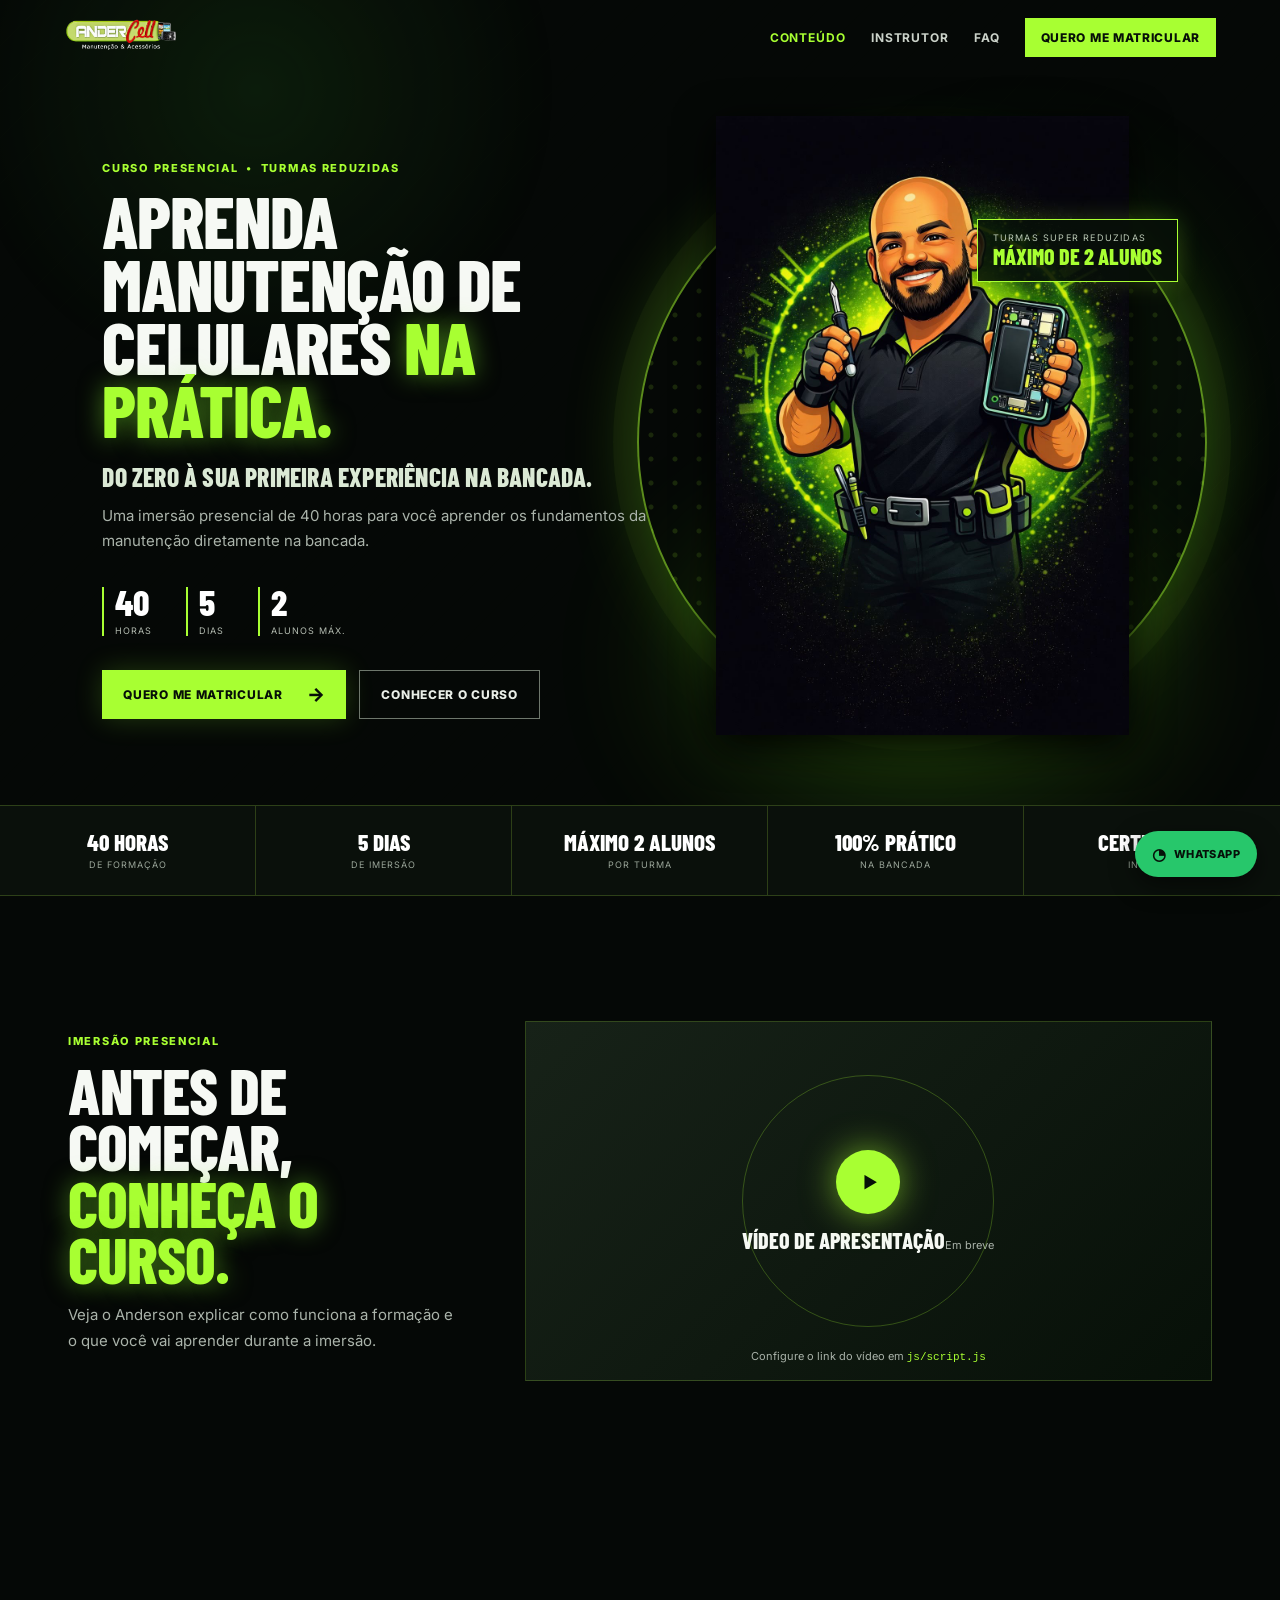
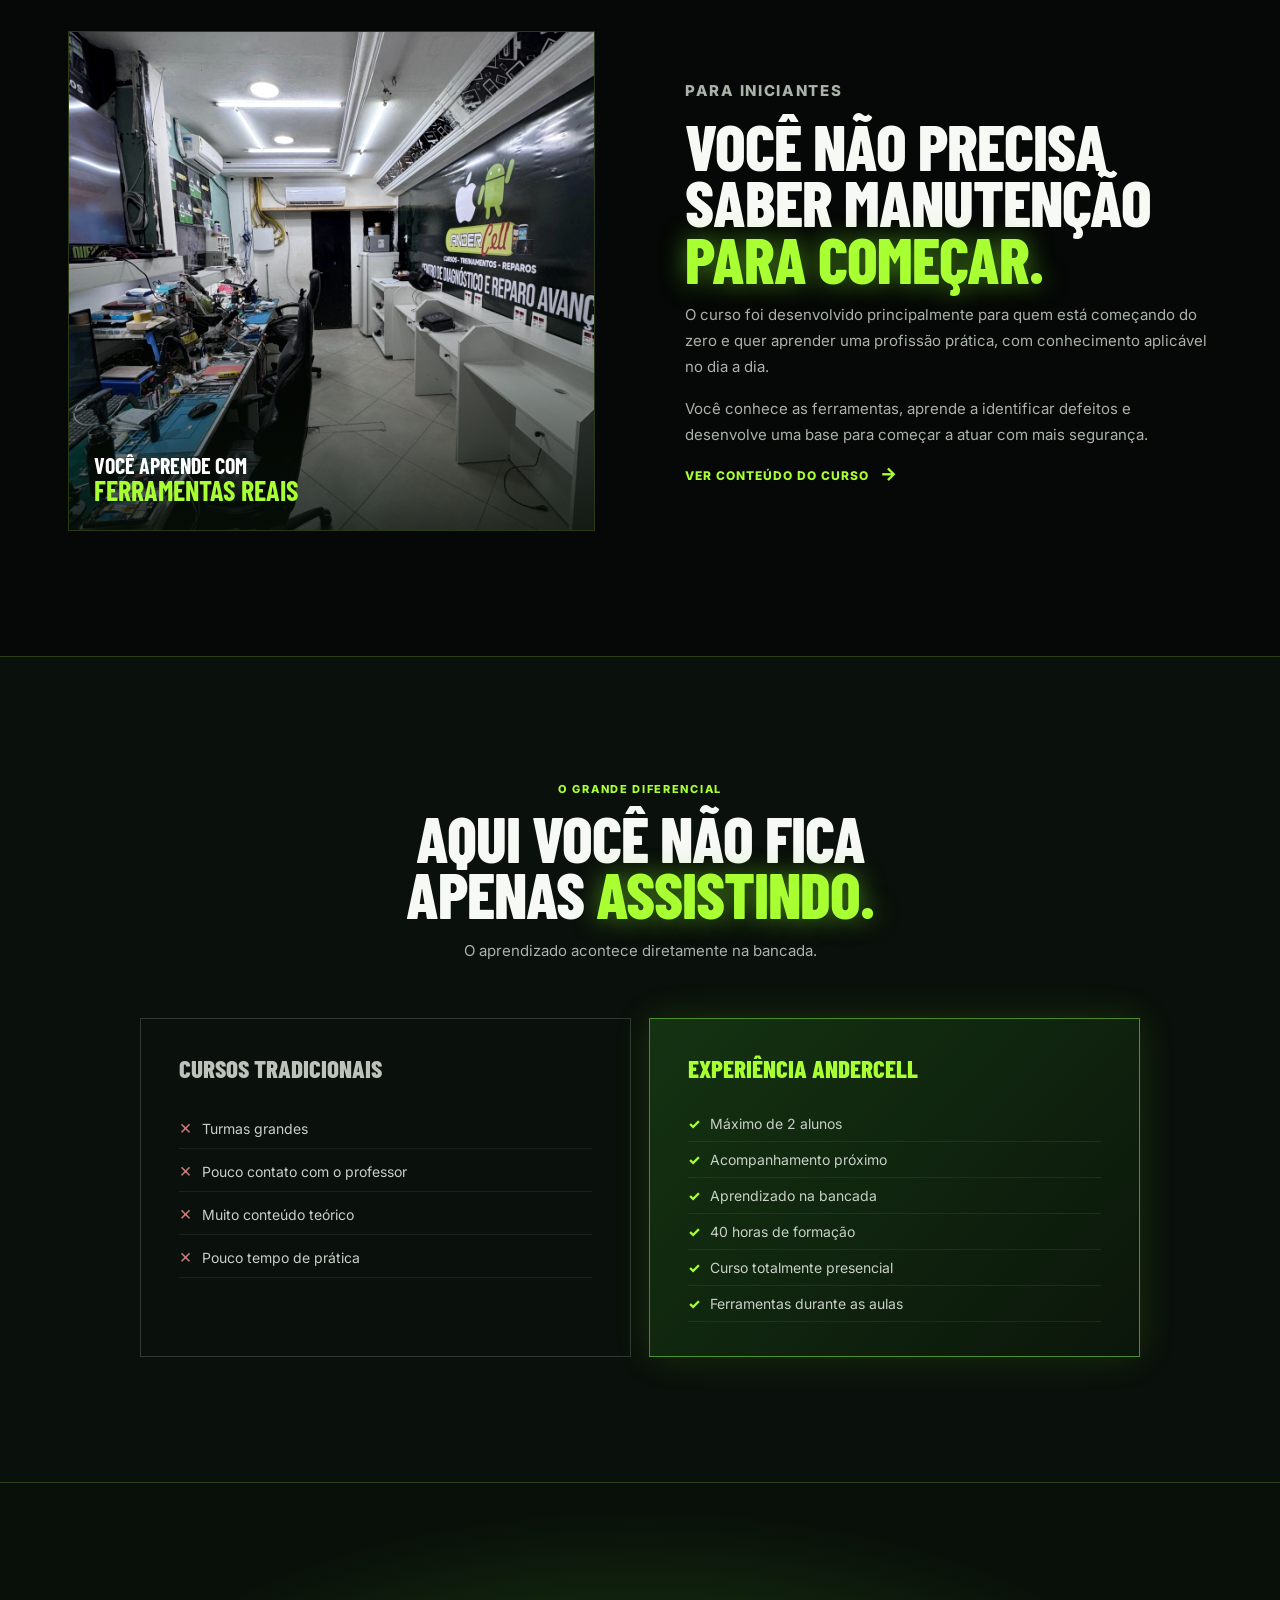
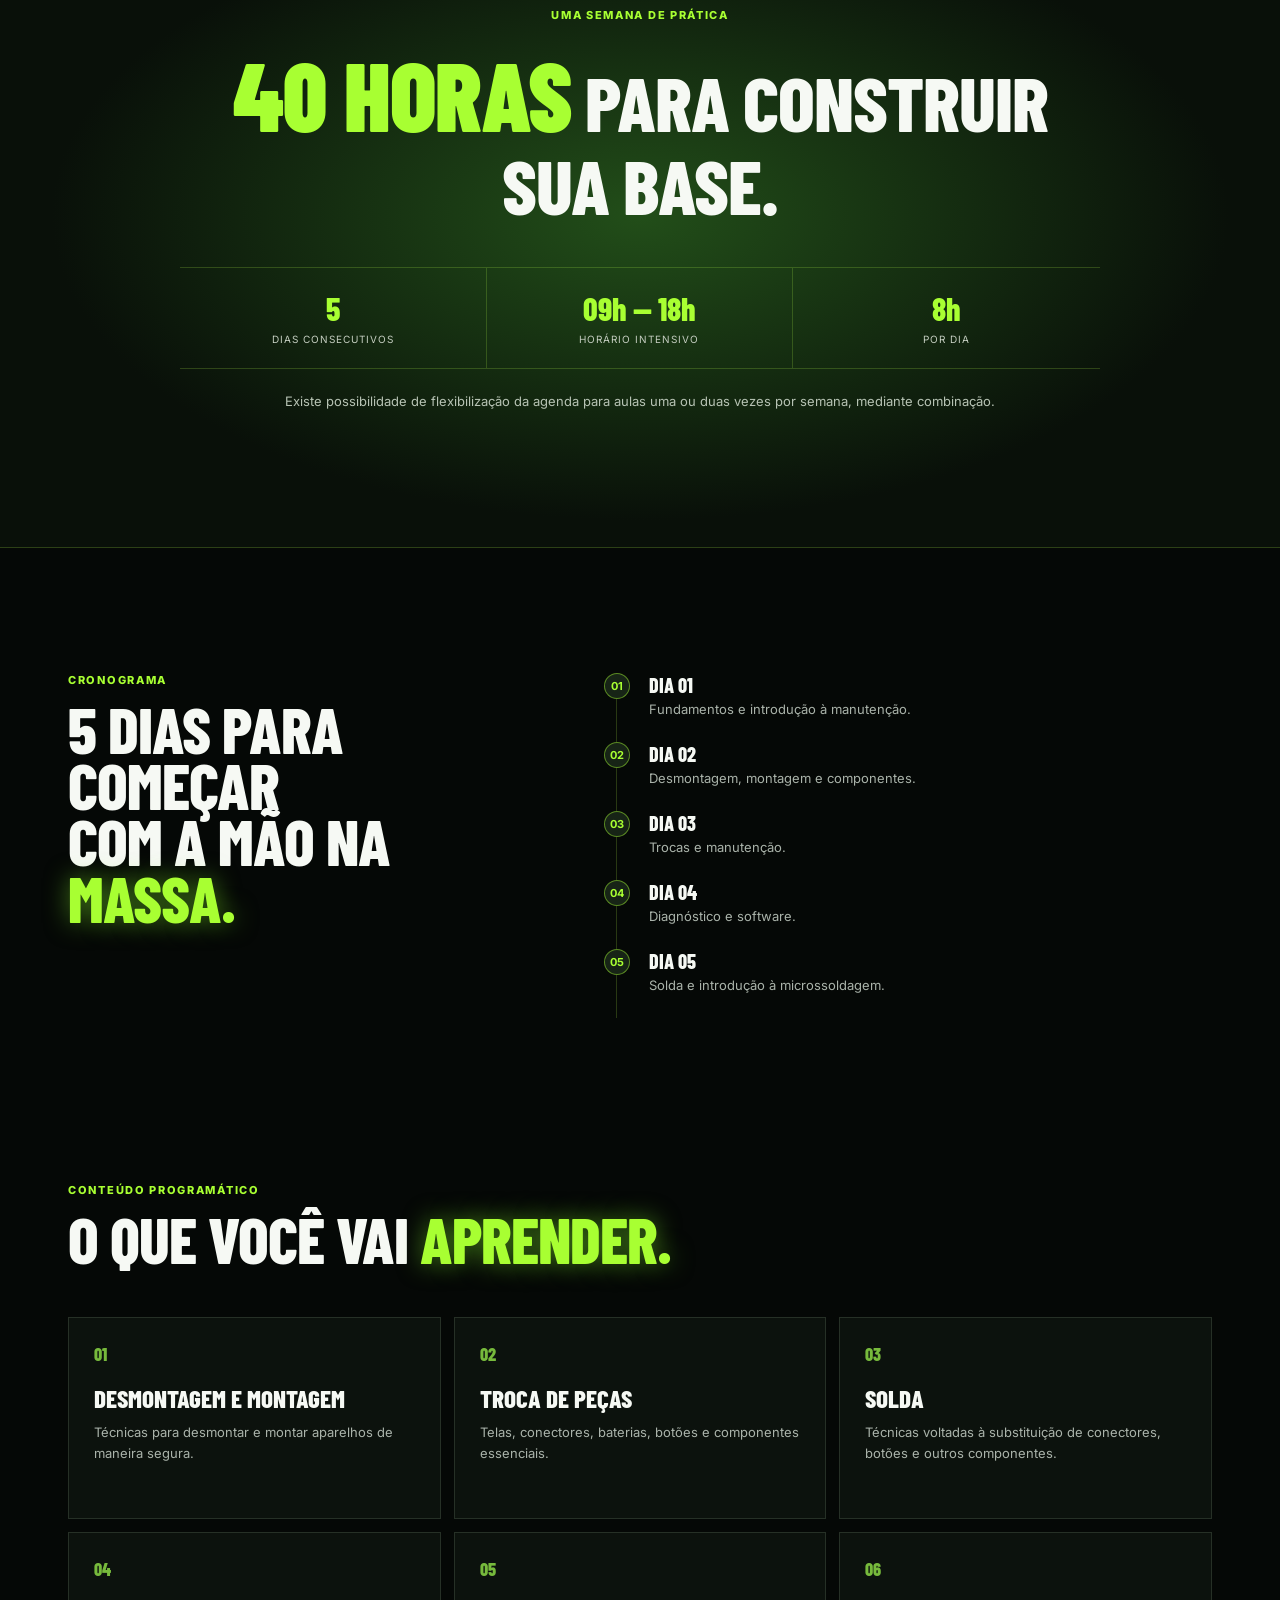
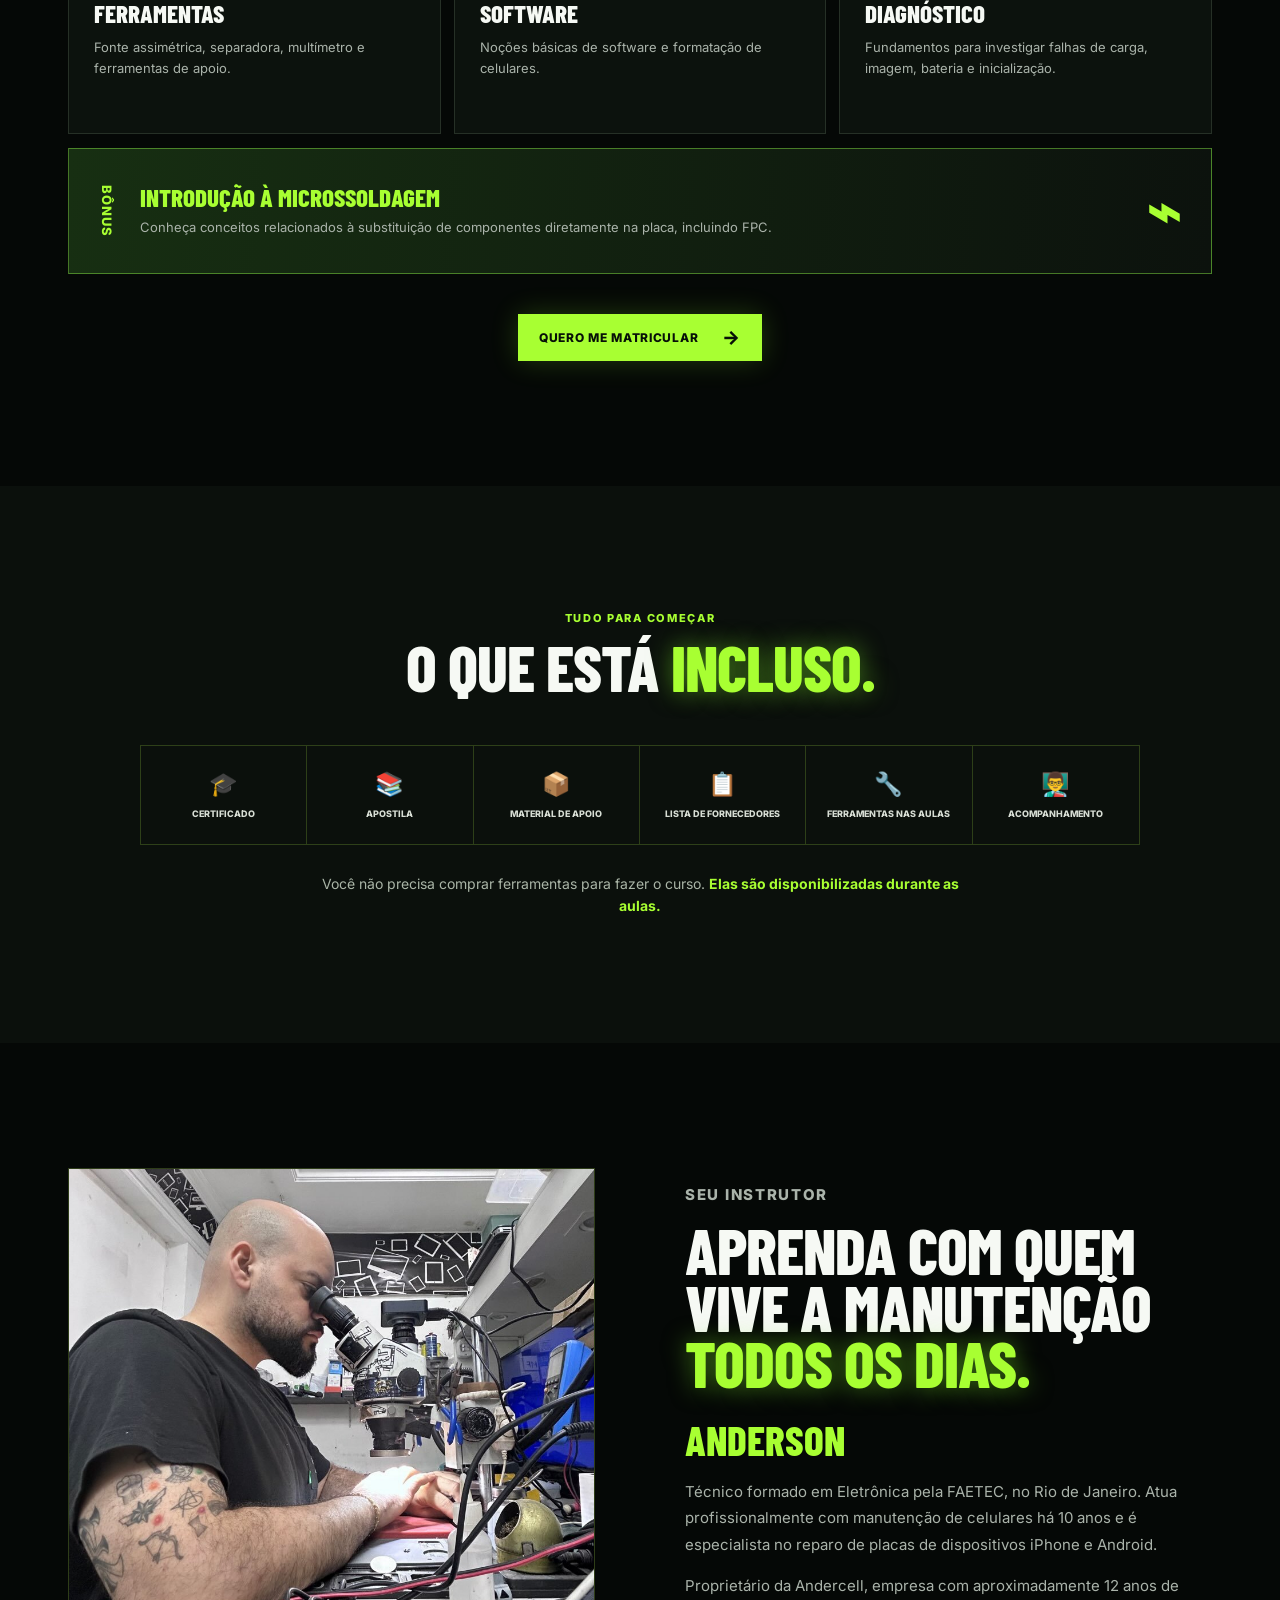
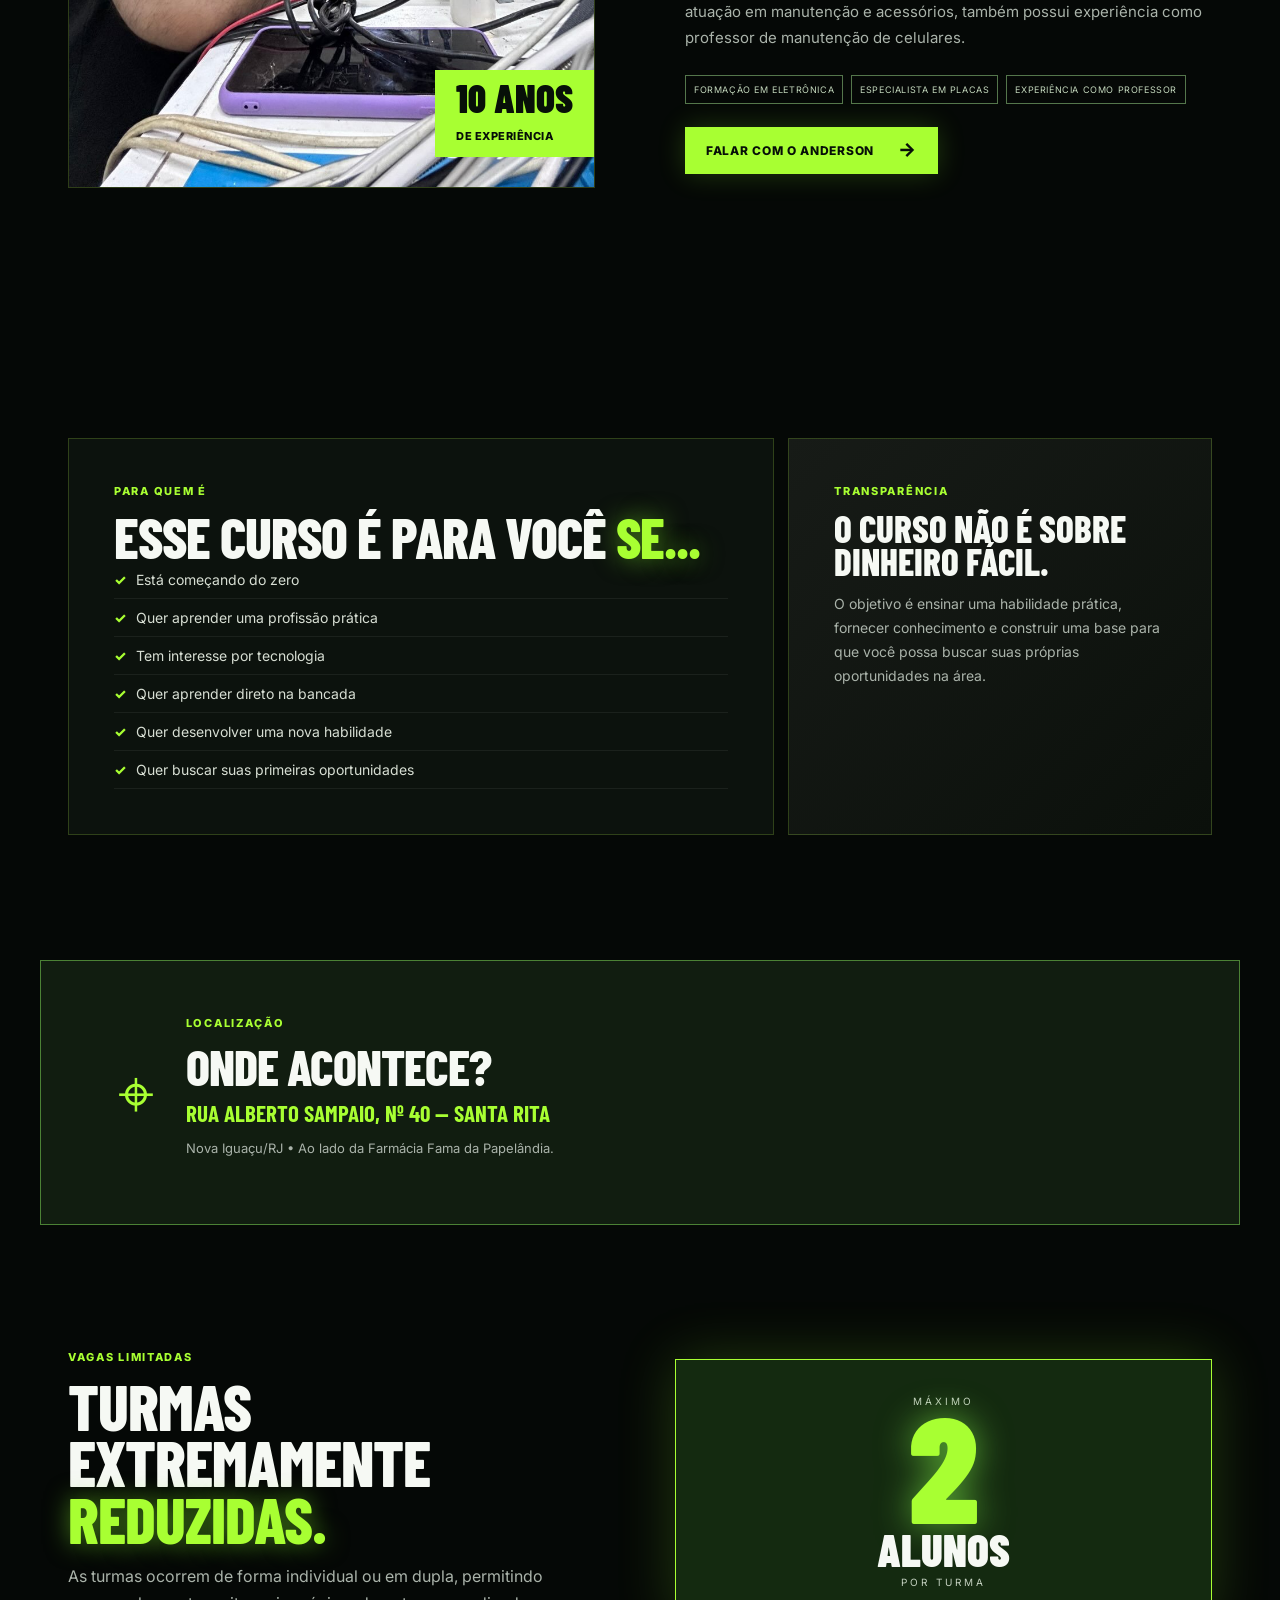
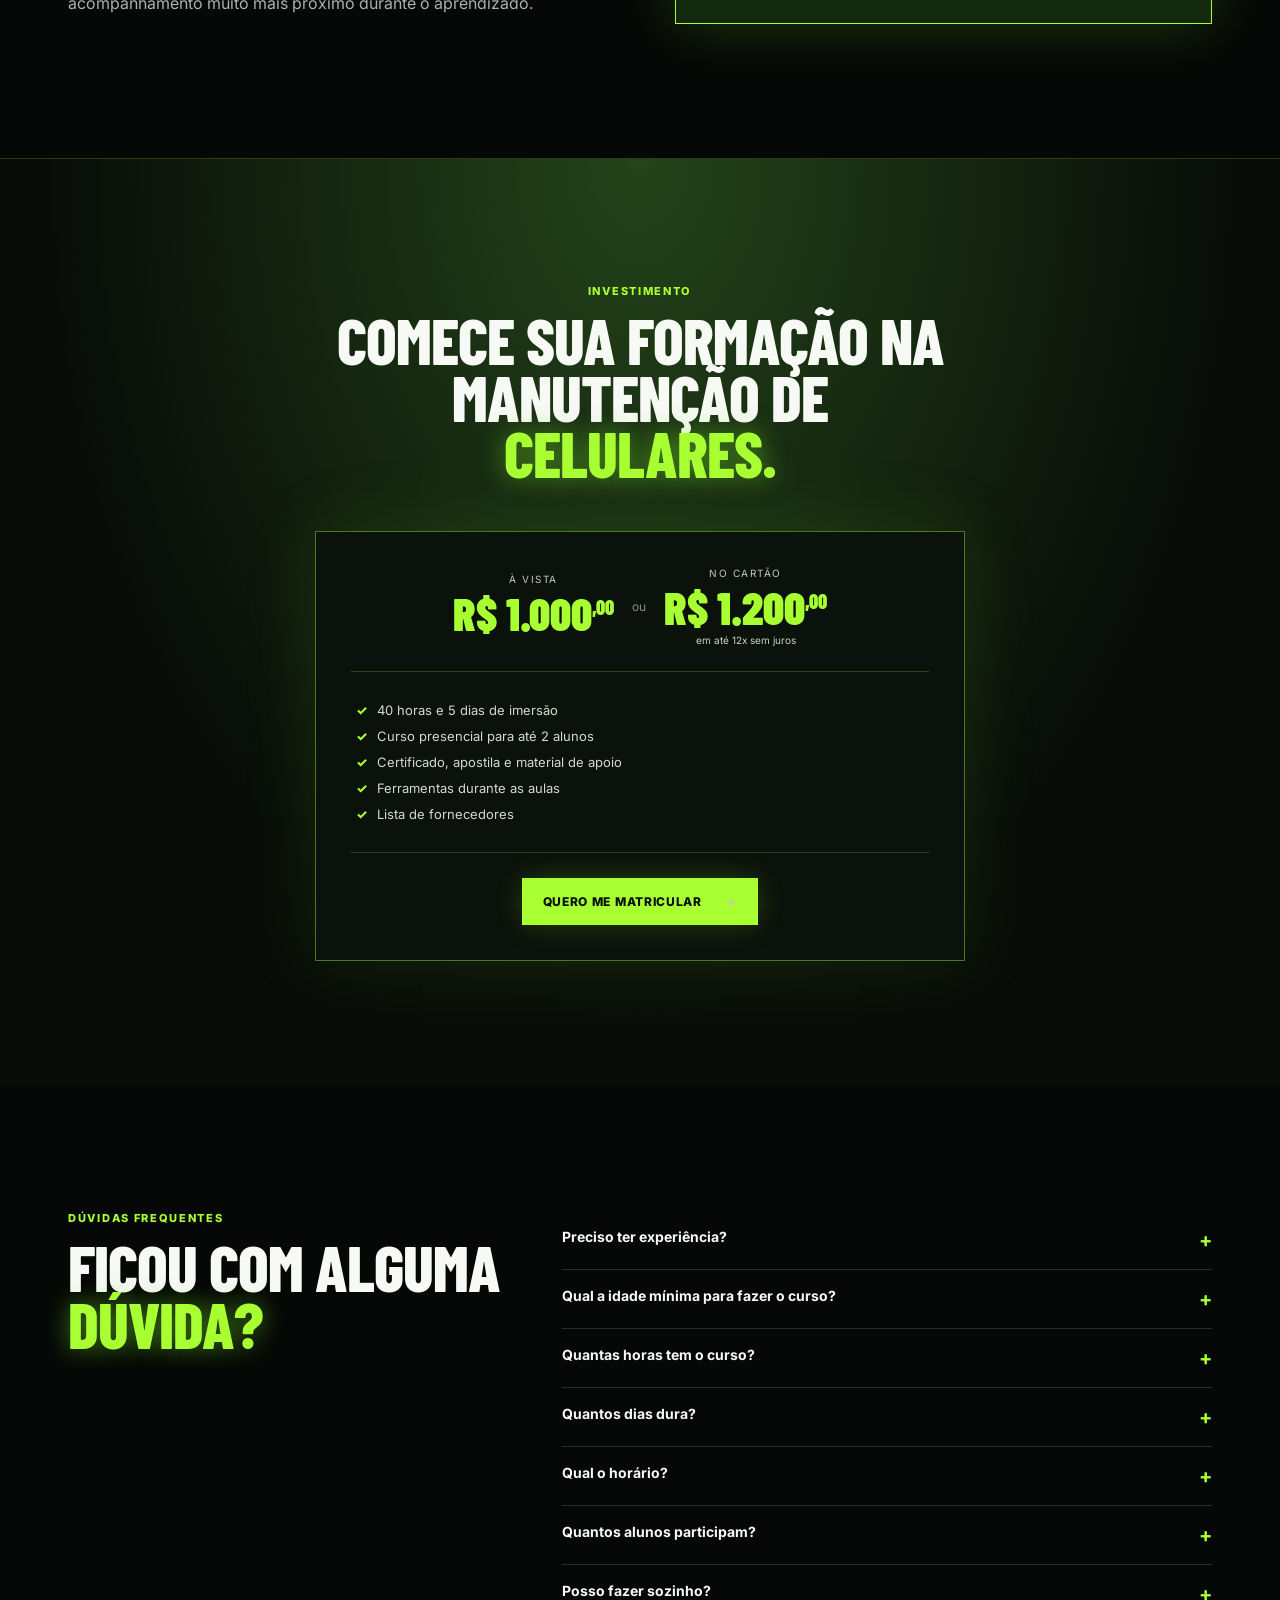
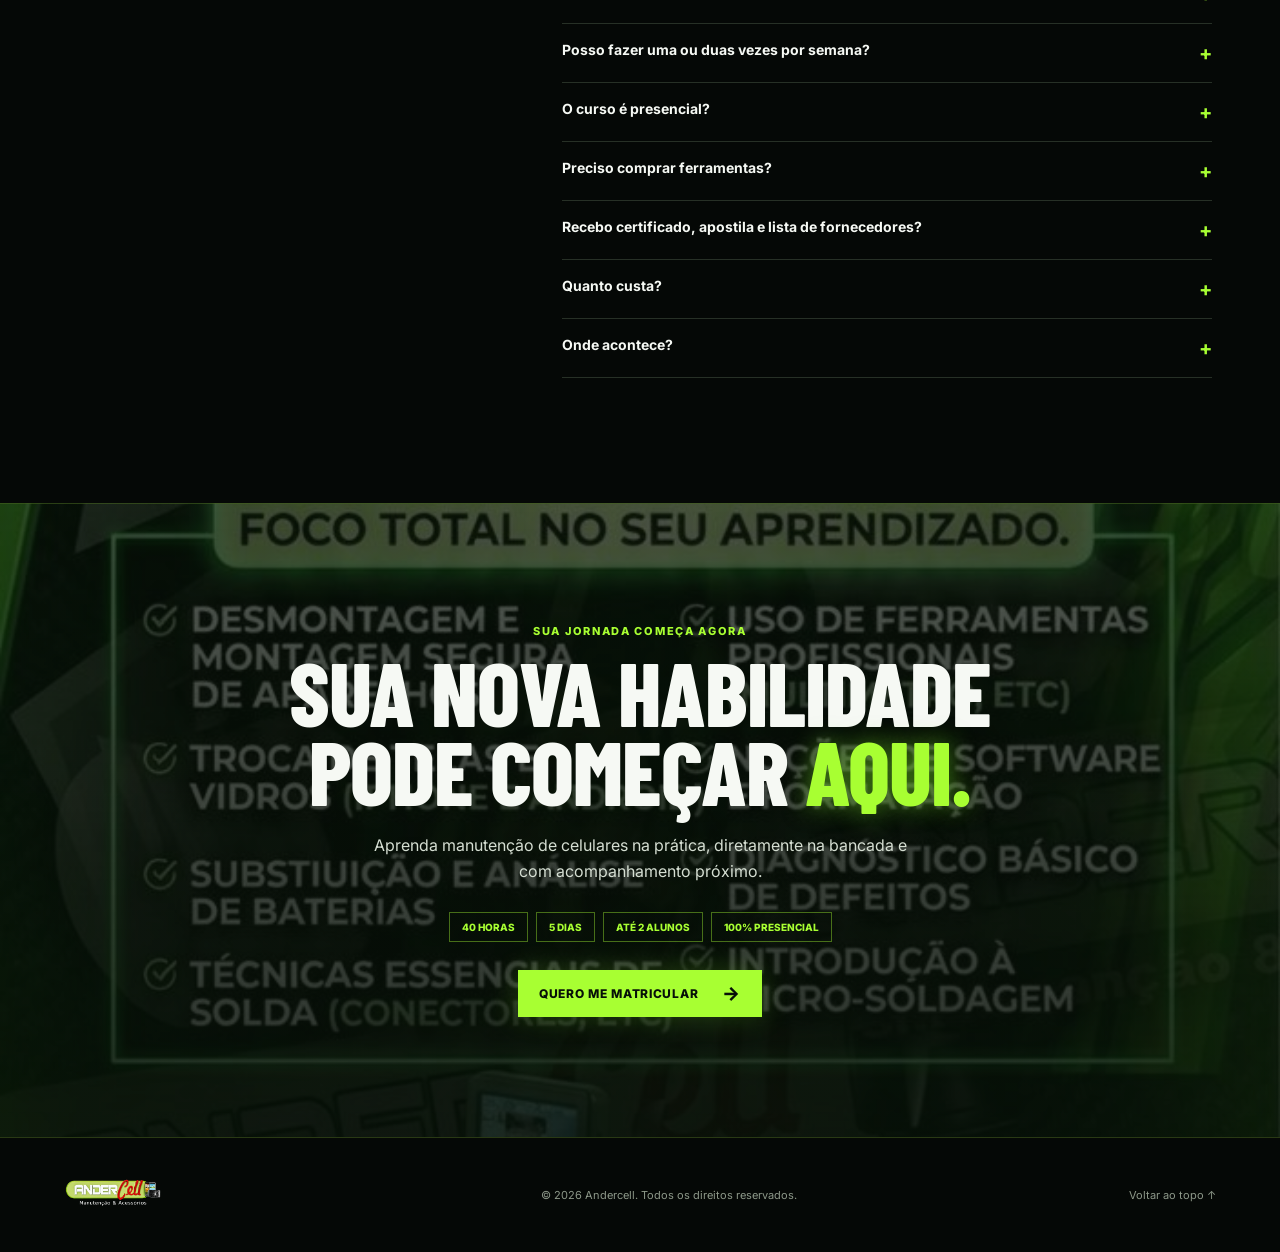
==== index.html @ 7aad3486 "Add files via upload" ====
<!doctype html>
<html lang="pt-BR">
  <head>
    <meta charset="utf-8" />
    <meta name="viewport" content="width=device-width, initial-scale=1" />
    <meta
      name="description"
      content="Curso presencial de manutenção de celulares em Nova Iguaçu. 40 horas de formação prática, 5 dias de imersão e turmas de até 2 alunos."
    />
    <meta name="theme-color" content="#09100b" />
    <meta
      property="og:title"
      content="Curso de Manutenção de Celulares em Nova Iguaçu | Andercell"
    />
    <meta
      property="og:description"
      content="40 horas de prática presencial com turmas de até 2 alunos."
    />
    <meta property="og:type" content="website" />
    <meta name="twitter:card" content="summary_large_image" />
    <link rel="canonical" href="https://andercell.com.br/" />
    <link rel="icon" href="assets/images/andercell-logo.png" />
    <link rel="preconnect" href="https://fonts.googleapis.com" />
    <link rel="preconnect" href="https://fonts.gstatic.com" crossorigin />
    <link
      href="https://fonts.googleapis.com/css2?family=Barlow+Condensed:wght@600;700;800;900&family=Inter:wght@400;500;600;700;800&display=swap"
      rel="stylesheet"
    />
    <link rel="stylesheet" href="css/style.css" />
    <link rel="stylesheet" href="css/navigation.css" />
    <title>Curso de Manutenção de Celulares em Nova Iguaçu | Andercell</title>
  </head>
  <body>
    <header class="site-header" id="top">
      <a class="brand" href="#top" aria-label="Andercell, início"
        ><img
          src="assets/images/andercell-logo.png"
          alt="Andercell — Manutenção e Acessórios"
      /></a>
      <button class="menu-toggle" aria-label="Abrir menu" aria-expanded="false">
        <span></span><span></span><span></span>
      </button>
      <nav class="nav" id="primary-navigation" aria-label="Navegação principal">
<a href="#conteudo">Conteúdo</a><a href="#instrutor">Instrutor</a
        ><a href="#faq">FAQ</a
        ><button class="nav-cta" type="button" data-whatsapp="enroll">
          Quero me matricular
        </button>
      </nav>
    </header>

    <main>
      <section class="hero" aria-labelledby="hero-title">
        <div class="hero-copy reveal">
          <p class="eyebrow">Curso presencial <b>•</b> Turmas reduzidas</p>
          <h1 id="hero-title">
            Aprenda manutenção de celulares <em>na prática.</em>
          </h1>
          <p class="hero-lead">
            Do zero à sua primeira experiência na bancada.
          </p>
          <p class="intro">
            Uma imersão presencial de 40 horas para você aprender os fundamentos
            da manutenção diretamente na bancada.
          </p>
          <div class="hero-stats">
            <div><strong>40</strong><span>horas</span></div>
            <div><strong>5</strong><span>dias</span></div>
            <div><strong>2</strong><span>alunos máx.</span></div>
          </div>
          <div class="actions">
            <button class="button primary" data-whatsapp="enroll">
              Quero me matricular <span>→</span></button
            ><a class="button ghost" href="#curso">Conhecer o curso</a>
          </div>
        </div>
        <div class="hero-art reveal">
          <div class="rings"></div>
          <div class="student-badge">
            <span>Turmas super reduzidas</span
            ><strong>Máximo de 2 alunos</strong>
          </div>
          <img
            src="assets/images/anderson-technician.jpg"
            alt="Ilustração de Anderson, técnico em manutenção de celulares"
            fetchpriority="high"
          />
        </div>
      </section>

      <section class="metrics" aria-label="Diferenciais do curso">
        <div><strong>40 horas</strong><span>de formação</span></div>
        <div><strong>5 dias</strong><span>de imersão</span></div>
        <div><strong>Máximo 2 alunos</strong><span>por turma</span></div>
        <div><strong>100% prático</strong><span>na bancada</span></div>
        <div><strong>Certificado</strong><span>incluso</span></div>
      </section>

      <section class="section video-section" id="curso">
        <div class="section-heading reveal">
          <p class="eyebrow">Imersão presencial</p>
          <h2>Antes de começar,<br /><em>conheça o curso.</em></h2>
          <p>
            Veja o Anderson explicar como funciona a formação e o que você vai
            aprender durante a imersão.
          </p>
        </div>
        <div class="video-placeholder reveal" data-video>
          <div class="play">▶</div>
          <div><strong>Vídeo de apresentação</strong><span>Em breve</span></div>
          <small>Configure o link do vídeo em <code>js/script.js</code></small>
        </div>
      </section>

      <section class="section zero-section">
        <div class="zero-image reveal">
          <img
            src="assets/images/andercell-course.jpeg"
            alt="Bancada com microscópio e multímetro para manutenção de celulares"
          />
          <div class="image-label">
            Você aprende com<br /><strong>ferramentas reais</strong>
          </div>
        </div>
        <div class="text-block reveal">
          <p class="eyebrow">Para iniciantes</p>
          <h2>Você não precisa saber manutenção <em>para começar.</em></h2>
          <p>
            O curso foi desenvolvido principalmente para quem está começando do
            zero e quer aprender uma profissão prática, com conhecimento
            aplicável no dia a dia.
          </p>
          <p>
            Você conhece as ferramentas, aprende a identificar defeitos e
            desenvolve uma base para começar a atuar com mais segurança.
          </p>
          <a class="text-link" href="#conteudo"
            >Ver conteúdo do curso <span>→</span></a
          >
        </div>
      </section>

      <section class="section difference">
        <div class="section-heading centered reveal">
          <p class="eyebrow">O grande diferencial</p>
          <h2>Aqui você não fica<br />apenas <em>assistindo.</em></h2>
          <p>O aprendizado acontece diretamente na bancada.</p>
        </div>
        <div class="comparison reveal">
          <article class="traditional">
            <p>Cursos tradicionais</p>
            <ul>
              <li>Turmas grandes</li>
              <li>Pouco contato com o professor</li>
              <li>Muito conteúdo teórico</li>
              <li>Pouco tempo de prática</li>
            </ul>
          </article>
          <article class="andercell">
            <p>Experiência Andercell</p>
            <ul>
              <li>Máximo de 2 alunos</li>
              <li>Acompanhamento próximo</li>
              <li>Aprendizado na bancada</li>
              <li>40 horas de formação</li>
              <li>Curso totalmente presencial</li>
              <li>Ferramentas durante as aulas</li>
            </ul>
          </article>
        </div>
      </section>

      <section class="immersion">
        <div class="immersion-inner reveal">
          <p class="eyebrow">Uma semana de prática</p>
          <h2><strong>40 horas</strong> para construir sua base.</h2>
          <div class="time-grid">
            <div><b>5</b><span>dias consecutivos</span></div>
            <div><b>09h — 18h</b><span>horário intensivo</span></div>
            <div><b>8h</b><span>por dia</span></div>
          </div>
          <p>
            Existe possibilidade de flexibilização da agenda para aulas uma ou
            duas vezes por semana, mediante combinação.
          </p>
        </div>
      </section>

      <section class="section schedule">
        <div class="section-heading reveal">
          <p class="eyebrow">Cronograma</p>
          <h2>5 dias para começar<br />com a mão na <em>massa.</em></h2>
        </div>
        <ol class="timeline reveal">
          <li>
            <span>01</span>
            <div>
              <b>Dia 01</b>
              <p>Fundamentos e introdução à manutenção.</p>
            </div>
          </li>
          <li>
            <span>02</span>
            <div>
              <b>Dia 02</b>
              <p>Desmontagem, montagem e componentes.</p>
            </div>
          </li>
          <li>
            <span>03</span>
            <div>
              <b>Dia 03</b>
              <p>Trocas e manutenção.</p>
            </div>
          </li>
          <li>
            <span>04</span>
            <div>
              <b>Dia 04</b>
              <p>Diagnóstico e software.</p>
            </div>
          </li>
          <li>
            <span>05</span>
            <div>
              <b>Dia 05</b>
              <p>Solda e introdução à microssoldagem.</p>
            </div>
          </li>
        </ol>
      </section>

      <section class="section content" id="conteudo">
        <div class="section-heading reveal">
          <p class="eyebrow">Conteúdo programático</p>
          <h2>O que você vai <em>aprender.</em></h2>
        </div>
        <div class="course-grid">
          <article class="reveal">
            <span>01</span>
            <h3>Desmontagem e montagem</h3>
            <p>Técnicas para desmontar e montar aparelhos de maneira segura.</p>
          </article>
          <article class="reveal">
            <span>02</span>
            <h3>Troca de peças</h3>
            <p>Telas, conectores, baterias, botões e componentes essenciais.</p>
          </article>
          <article class="reveal">
            <span>03</span>
            <h3>Solda</h3>
            <p>
              Técnicas voltadas à substituição de conectores, botões e outros
              componentes.
            </p>
          </article>
          <article class="reveal">
            <span>04</span>
            <h3>Ferramentas</h3>
            <p>
              Fonte assimétrica, separadora, multímetro e ferramentas de apoio.
            </p>
          </article>
          <article class="reveal">
            <span>05</span>
            <h3>Software</h3>
            <p>Noções básicas de software e formatação de celulares.</p>
          </article>
          <article class="reveal">
            <span>06</span>
            <h3>Diagnóstico</h3>
            <p>
              Fundamentos para investigar falhas de carga, imagem, bateria e
              inicialização.
            </p>
          </article>
        </div>
        <div class="bonus reveal">
          <span>Bônus</span>
          <div>
            <h3>Introdução à microssoldagem</h3>
            <p>
              Conheça conceitos relacionados à substituição de componentes
              diretamente na placa, incluindo FPC.
            </p>
          </div>
          <b>⌁</b>
        </div>
        <div class="center-action">
          <button class="button primary" data-whatsapp="enroll">
            Quero me matricular <span>→</span>
          </button>
        </div>
      </section>

      <section class="section included">
        <div class="section-heading centered reveal">
          <p class="eyebrow">Tudo para começar</p>
          <h2>O que está <em>incluso.</em></h2>
        </div>
        <div class="included-grid reveal">
          <div>🎓<span>Certificado</span></div>
          <div>📚<span>Apostila</span></div>
          <div>📦<span>Material de apoio</span></div>
          <div>📋<span>Lista de fornecedores</span></div>
          <div>🔧<span>Ferramentas nas aulas</span></div>
          <div>👨‍🏫<span>Acompanhamento</span></div>
        </div>
        <p class="tool-note reveal">
          Você não precisa comprar ferramentas para fazer o curso.
          <b>Elas são disponibilizadas durante as aulas.</b>
        </p>
      </section>

      <section class="section instructor" id="instrutor">
        <div class="instructor-art reveal">
          <img
            src="assets/images/anderson-at-bench.jpg"
            alt="Anderson trabalhando em uma placa de celular na bancada"
          />
          <div class="experience">10 anos<br /><span>de experiência</span></div>
        </div>
        <div class="text-block reveal">
          <p class="eyebrow">Seu instrutor</p>
          <h2>Aprenda com quem vive a manutenção <em>todos os dias.</em></h2>
          <h3>Anderson</h3>
          <p>
            Técnico formado em Eletrônica pela FAETEC, no Rio de Janeiro. Atua
            profissionalmente com manutenção de celulares há 10 anos e é
            especialista no reparo de placas de dispositivos iPhone e Android.
          </p>
          <p>
            Proprietário da Andercell, empresa com aproximadamente 12 anos de
            atuação em manutenção e acessórios, também possui experiência como
            professor de manutenção de celulares.
          </p>
          <div class="badges">
            <span>Formação em eletrônica</span
            ><span>Especialista em placas</span
            ><span>Experiência como professor</span>
          </div>
          <button class="button primary" data-whatsapp="details">
            Falar com o Anderson <span>→</span>
          </button>
        </div>
      </section>

      <section class="section audience">
        <div class="audience-card reveal">
          <p class="eyebrow">Para quem é</p>
          <h2>Esse curso é para você <em>se...</em></h2>
          <ul>
            <li>Está começando do zero</li>
            <li>Quer aprender uma profissão prática</li>
            <li>Tem interesse por tecnologia</li>
            <li>Quer aprender direto na bancada</li>
            <li>Quer desenvolver uma nova habilidade</li>
            <li>Quer buscar suas primeiras oportunidades</li>
          </ul>
        </div>
        <div class="not-for reveal">
          <p class="eyebrow">Transparência</p>
          <h3>O curso não é sobre dinheiro fácil.</h3>
          <p>
            O objetivo é ensinar uma habilidade prática, fornecer conhecimento e
            construir uma base para que você possa buscar suas próprias
            oportunidades na área.
          </p>
        </div>
      </section>

      <section class="section location">
        <div class="location-icon">⌖</div>
        <div class="reveal">
          <p class="eyebrow">Localização</p>
          <h2>Onde acontece?</h2>
          <p class="place">Rua Alberto Sampaio, nº 40 — Santa Rita</p>
          <p>Nova Iguaçu/RJ • Ao lado da Farmácia Fama da Papelândia.</p>
        </div>
      </section>

      <section class="section small-class">
        <div class="reveal">
          <p class="eyebrow">Vagas limitadas</p>
          <h2>Turmas extremamente <em>reduzidas.</em></h2>
          <p>
            As turmas ocorrem de forma individual ou em dupla, permitindo
            acompanhamento muito mais próximo durante o aprendizado.
          </p>
        </div>
        <div class="two-students reveal">
          <span>Máximo</span><b>2</b><strong>alunos</strong
          ><small>por turma</small>
        </div>
      </section>

      <section class="section investment">
        <div class="section-heading centered reveal">
          <p class="eyebrow">Investimento</p>
          <h2>Comece sua formação na<br />manutenção de <em>celulares.</em></h2>
        </div>
        <div class="price-card reveal">
          <div>
            <span>À vista</span><strong>R$ 1.000<sup>,00</sup></strong>
          </div>
          <i>ou</i>
          <div>
            <span>No cartão</span><strong>R$ 1.200<sup>,00</sup></strong
            ><small>em até 12x sem juros</small>
          </div>
          <ul>
            <li>40 horas e 5 dias de imersão</li>
            <li>Curso presencial para até 2 alunos</li>
            <li>Certificado, apostila e material de apoio</li>
            <li>Ferramentas durante as aulas</li>
            <li>Lista de fornecedores</li>
          </ul>
          <button class="button primary" data-whatsapp="enroll">
            Quero me matricular <span>→</span>
          </button>
        </div>
      </section>

      <section class="faq section" id="faq">
        <div class="section-heading reveal">
          <p class="eyebrow">Dúvidas frequentes</p>
          <h2>Ficou com alguma <em>dúvida?</em></h2>
        </div>
        <div class="faq-list reveal"></div>
      </section>

      <section class="final-cta">
        <div class="reveal">
          <p class="eyebrow">Sua jornada começa agora</p>
          <h2>Sua nova habilidade<br />pode começar <em>aqui.</em></h2>
          <p>
            Aprenda manutenção de celulares na prática, diretamente na bancada e
            com acompanhamento próximo.
          </p>
          <div class="final-tags">
            <span>40 horas</span><span>5 dias</span><span>Até 2 alunos</span
            ><span>100% presencial</span>
          </div>
          <button class="button primary" data-whatsapp="enroll">
            Quero me matricular <span>→</span>
          </button>
        </div>
      </section>
    </main>
    <footer>
      <a class="brand" href="#top"
        ><img
          src="assets/images/andercell-logo.png"
          alt="Andercell — Manutenção e Acessórios"
      /></a>
      <p>© <span id="year"></span> Andercell. Todos os direitos reservados.</p>
      <a href="#top">Voltar ao topo ↑</a>
    </footer>
    <button
      class="whatsapp-float"
      data-whatsapp="details"
      aria-label="Falar pelo WhatsApp"
    >
      ◔<span>WhatsApp</span>
    </button>
    <script src="js/script.js"></script>
  </body>
</html>
---- css/style.css ----
:root{--green:#a8ff32;--bright:#5edf23;--deep:#071009;--black:#050806;--card:#101710;--muted:#aab3aa;--line:rgba(184,255,74,.2);--font:'Inter',sans-serif;--display:'Barlow Condensed',sans-serif}*{box-sizing:border-box}html{scroll-behavior:smooth}body{margin:0;background:var(--black);color:#f6f9f4;font-family:var(--font);overflow-x:hidden}body:before{content:"";position:fixed;inset:0;z-index:-2;opacity:.3;background:radial-gradient(circle at 20% 10%,#1d4d18 0,transparent 23%),radial-gradient(circle at 80% 40%,#153d10 0,transparent 25%),linear-gradient(135deg,transparent 49.5%,rgba(145,255,47,.025) 50%,transparent 50.5%);background-size:auto,auto,46px 46px}.site-header{height:76px;position:fixed;display:flex;align-items:center;justify-content:space-between;z-index:10;top:0;width:100%;padding:0 max(5vw,24px);transition:.3s;border-bottom:1px solid transparent}.site-header.scrolled{background:rgba(5,8,6,.9);backdrop-filter:blur(16px);border-color:var(--line)}.brand{color:#fff;line-height:.6;text-decoration:none;font-family:var(--display);font-size:30px;font-weight:900;letter-spacing:-1px;display:grid;grid-template-columns:auto auto;align-items:baseline}.brand span{color:#e9f6df;text-shadow:0 0 12px #fff3}.brand i{font-style:italic;color:var(--green);font-family:var(--display)}.brand small{grid-column:1/-1;font:700 7px var(--font);letter-spacing:.65px;color:#8e988e;margin-top:7px}.nav{display:flex;align-items:center;gap:25px}.nav a{font-size:12px;text-transform:uppercase;letter-spacing:.9px;color:#cbd2c9;text-decoration:none;font-weight:700}.nav a:hover,.text-link{color:var(--green)}button{font:inherit;cursor:pointer}.nav-cta,.button{border:0;text-transform:uppercase;font-size:12px;font-weight:800;letter-spacing:.7px}.nav-cta{padding:12px 16px;background:var(--green);color:#071008}.menu-toggle{display:none}.hero{min-height:750px;padding:145px max(8vw,24px) 70px;display:grid;grid-template-columns:1.05fr .95fr;align-items:center;position:relative;overflow:hidden;max-width:1600px;margin:auto}.hero-copy{position:relative;z-index:2}.eyebrow{text-transform:uppercase;color:var(--green);letter-spacing:1.7px;font-size:11px;font-weight:800;margin:0 0 14px}.eyebrow b{margin:0 4px}.hero h1,h2{font:800 clamp(42px,5.6vw,86px)/.88 var(--display);text-transform:uppercase;letter-spacing:-1px;margin:0}.hero h1{max-width:750px}h1 em,h2 em{font-style:normal;color:var(--green);text-shadow:0 0 24px #79e22988}.hero-lead{font:800 clamp(19px,2vw,28px)/1 var(--display);text-transform:uppercase;letter-spacing:.2px;margin:23px 0 14px;color:#dbe9d5}.intro{color:var(--muted);line-height:1.65;font-size:15px;max-width:580px;margin:0}.hero-stats{display:flex;gap:34px;margin:34px 0}.hero-stats div{border-left:2px solid var(--green);padding-left:11px;display:flex;flex-direction:column}.hero-stats strong{font:800 36px/.85 var(--display);color:#fff}.hero-stats span{text-transform:uppercase;font-size:9px;letter-spacing:1px;color:#b4bcb1;margin-top:7px}.actions{display:flex;gap:13px;flex-wrap:wrap}.button{display:inline-flex;gap:24px;align-items:center;justify-content:center;padding:16px 21px;text-decoration:none;transition:.25s}.button.primary{background:var(--green);color:#071008;box-shadow:0 0 28px #8fff2b33}.button.primary:hover{background:#c4ff68;transform:translateY(-2px);box-shadow:0 10px 32px #8fff2b55}.button span{font-size:19px;line-height:0}.button.ghost{border:1px solid #6e776c;color:#e9eee7}.button.ghost:hover{border-color:var(--green);color:var(--green)}.hero-art{height:590px;position:relative;display:flex;align-items:end;justify-content:center}.hero-art:after{content:"";position:absolute;width:93%;height:48%;bottom:-11%;border-radius:50%;background:#78ff1c;filter:blur(75px);opacity:.18}.hero-art img{height:105%;max-width:100%;object-fit:contain;position:relative;z-index:1;filter:drop-shadow(0 10px 20px #000)}.rings{position:absolute;width:570px;aspect-ratio:1;border-radius:50%;border:2px solid #a8ff3288;box-shadow:0 0 0 24px #a8ff320a,0 0 70px #7eff1544;top:12px;left:50%;transform:translateX(-50%);background:radial-gradient(circle,#a8ff3222 0 2px,transparent 3px);background-size:24px 24px}.student-badge{position:absolute;right:0;top:74px;z-index:3;border:1px solid var(--green);background:#071009dd;padding:12px 15px;text-transform:uppercase;box-shadow:0 0 24px #a8ff3233}.student-badge span{display:block;color:#bbc9b6;font-size:9px;letter-spacing:1.2px}.student-badge strong{display:block;font:800 22px var(--display);color:var(--green)}.metrics{border-top:1px solid var(--line);border-bottom:1px solid var(--line);display:grid;grid-template-columns:repeat(5,1fr);background:#0a100b}.metrics div{padding:25px 20px;text-align:center;border-right:1px solid var(--line);text-transform:uppercase}.metrics div:last-child{border:0}.metrics strong{font:800 23px/1 var(--display);color:#fff;display:block}.metrics span{color:#9ba69a;font-size:9px;letter-spacing:1px;display:block;margin-top:5px}.section{max-width:1200px;margin:auto;padding:125px 28px}.section-heading{max-width:650px}.section-heading h2,.text-block h2{font-size:clamp(43px,5vw,72px)}.section-heading>p:last-child{color:var(--muted);line-height:1.7;font-size:15px;max-width:530px}.centered{text-align:center;margin-left:auto;margin-right:auto}.centered>p:last-child{margin-left:auto;margin-right:auto}.video-section{display:grid;grid-template-columns:.72fr 1.28fr;gap:70px;align-items:center}.video-placeholder{min-height:360px;background:linear-gradient(135deg,#172218,#071008);border:1px solid var(--line);display:flex;align-items:center;justify-content:center;flex-direction:column;gap:13px;position:relative;overflow:hidden}.video-placeholder:before{content:"";position:absolute;width:250px;height:250px;border:1px solid var(--green);border-radius:50%;opacity:.25}.video-placeholder .play{z-index:1;width:64px;height:64px;border-radius:50%;background:var(--green);color:#071008;display:grid;place-items:center;padding-left:4px;box-shadow:0 0 35px #a8ff3299}.video-placeholder strong{font:800 22px var(--display);text-transform:uppercase;z-index:1}.video-placeholder span,.video-placeholder small{color:var(--muted);font-size:11px;z-index:1}.video-placeholder small{position:absolute;bottom:17px}.video-placeholder code{color:var(--green)}.video-placeholder iframe{position:absolute;inset:0;width:100%;height:100%;border:0}.zero-section,.instructor{display:grid;grid-template-columns:1fr 1fr;gap:90px;align-items:center}.zero-image{height:500px;position:relative;border:1px solid var(--line);overflow:hidden}.zero-image:after{content:"";position:absolute;inset:0;background:linear-gradient(0deg,#071008cc,transparent 55%)}.zero-image img{width:100%;height:100%;object-fit:cover;filter:saturate(.8) contrast(1.1)}.image-label{position:absolute;z-index:1;bottom:26px;left:25px;font:700 22px/1 var(--display);text-transform:uppercase;color:#fff}.image-label strong{color:var(--green);font-size:28px}.text-block p{color:var(--muted);line-height:1.75;font-size:15px}.text-link{font-size:12px;font-weight:800;text-transform:uppercase;letter-spacing:1px;text-decoration:none}.text-link span{font-size:18px;margin-left:7px}.difference{max-width:none;background:#0a100b;border-block:1px solid var(--line)}.comparison{display:grid;grid-template-columns:1fr 1fr;max-width:1000px;margin:55px auto 0;gap:18px}.comparison article{padding:34px 38px;border:1px solid #303932}.comparison article p{margin:0 0 23px;text-transform:uppercase;font:800 25px var(--display)}.comparison ul,.audience ul{list-style:none;padding:0;margin:0}.comparison li{padding:9px 0;color:#c8d0c7;font-size:14px;border-bottom:1px solid #ffffff12}.traditional p{color:#bdc3bb}.traditional li:before{content:'×';color:#c47676;font-size:20px;margin-right:10px}.andercell{background:linear-gradient(135deg,#143312,#0b160a);border-color:#83e83988!important;box-shadow:0 0 35px #89fa2622}.andercell p{color:var(--green)}.andercell li:before,.audience li:before{content:'✓';color:var(--green);font-weight:800;margin-right:10px}.immersion{padding:125px 28px;background:radial-gradient(ellipse at center,#224e19,#091009 65%);border-bottom:1px solid var(--line);text-align:center}.immersion-inner{max-width:920px;margin:auto}.immersion h2{font-size:clamp(42px,6vw,84px)}.immersion h2 strong{color:var(--green);font:900 1.25em var(--display)}.time-grid{display:grid;grid-template-columns:repeat(3,1fr);margin:48px 0 24px;border-block:1px solid var(--line)}.time-grid div{padding:21px;border-right:1px solid var(--line)}.time-grid div:last-child{border:0}.time-grid b{font:800 32px var(--display);color:var(--green);display:block}.time-grid span{font-size:10px;text-transform:uppercase;letter-spacing:1px;color:#c5cec1}.immersion-inner>p:last-child{font-size:13px;color:#b7c3b4}.schedule{display:grid;grid-template-columns:.9fr 1.1fr;gap:60px;align-items:start}.timeline{list-style:none;padding:0;margin:0;border-left:1px solid var(--line)}.timeline li{display:flex;gap:19px;padding:0 0 25px;margin-left:-13px}.timeline span{width:26px;height:26px;border-radius:50%;display:grid;place-items:center;background:#172416;border:1px solid #a8ff3277;color:var(--green);font:700 11px var(--font)}.timeline b{font:800 20px var(--display);text-transform:uppercase}.timeline p{margin:4px 0 0;color:var(--muted);font-size:13px}.content{padding-top:40px}.course-grid{display:grid;grid-template-columns:repeat(3,1fr);gap:13px;margin-top:50px}.course-grid article{min-height:202px;padding:25px;background:#0c120d;border:1px solid #263026;position:relative;transition:.25s}.course-grid article:hover{transform:translateY(-5px);border-color:#8cec3d}.course-grid span{color:#77ba3c;font:800 18px var(--display)}.course-grid h3,.bonus h3{font:800 25px/1 var(--display);text-transform:uppercase;margin:21px 0 11px}.course-grid p,.bonus p{color:var(--muted);font-size:13px;line-height:1.6;margin:0}.bonus{margin-top:14px;padding:27px 30px;background:linear-gradient(95deg,#172f12,#0c120d);border:1px solid #88e74477;display:flex;gap:25px;align-items:center}.bonus>span{color:var(--green);font:800 13px var(--font);text-transform:uppercase;letter-spacing:1px;writing-mode:vertical-rl}.bonus h3{color:var(--green);margin:0 0 7px}.bonus>b{font-size:58px;color:var(--green);margin-left:auto}.center-action{text-align:center;margin-top:40px}.included{background:#0b100c;max-width:none}.included-grid{max-width:1000px;margin:50px auto 28px;display:grid;grid-template-columns:repeat(6,1fr);border:1px solid var(--line)}.included-grid div{text-align:center;padding:24px 10px;border-right:1px solid var(--line);font-size:23px}.included-grid div:last-child{border:0}.included-grid span{display:block;text-transform:uppercase;font-size:9px;font-weight:800;line-height:1.3;margin-top:10px;color:#d7ddd4}.tool-note{max-width:650px;margin:auto;text-align:center;color:#aab5a7;font-size:14px;line-height:1.6}.tool-note b{color:var(--green)}.instructor-art{height:620px;overflow:hidden;position:relative;background:radial-gradient(circle at 50% 35%,#75ce2f55,transparent 50%),#0b0d0b;border:1px solid var(--line)}.instructor-art img{width:100%;height:100%;object-fit:cover;object-position:center top}.experience{position:absolute;bottom:30px;right:0;background:var(--green);color:#071008;padding:14px 21px;text-transform:uppercase;font:900 39px/.7 var(--display)}.experience span{font:800 11px var(--font);letter-spacing:.5px}.text-block h3{font:800 41px var(--display);text-transform:uppercase;color:var(--green);margin:24px 0 0}.badges{display:flex;gap:8px;flex-wrap:wrap;margin:23px 0}.badges span{font-size:9px;text-transform:uppercase;letter-spacing:.6px;border:1px solid #54764b;color:#c4d8bd;padding:8px}.audience{display:grid;grid-template-columns:1.25fr .75fr;gap:14px}.audience-card,.not-for{padding:45px;background:#0c120d;border:1px solid var(--line)}.audience-card h2{font-size:56px}.audience li{padding:10px 0;color:#d7ded3;border-bottom:1px solid #ffffff10;font-size:14px}.not-for{background:linear-gradient(135deg,#171b17,#0b100b)}.not-for h3{font:800 37px/.9 var(--display);text-transform:uppercase;margin:0}.not-for>p:last-child{font-size:14px;color:var(--muted);line-height:1.7}.location{display:flex;gap:32px;align-items:center;background:#111d10;border:1px solid #4b8135;padding:55px max(6vw,28px)}.location-icon{font-size:64px;color:var(--green)}.location h2{font-size:50px}.location .place{color:var(--green);font:700 23px var(--display);text-transform:uppercase;margin:11px 0}.location p:last-child{color:var(--muted);font-size:13px}.small-class{display:grid;grid-template-columns:1fr 1fr;align-items:center;gap:70px}.small-class h2{font-size:64px}.small-class p:last-child{color:var(--muted);line-height:1.7}.two-students{text-align:center;text-transform:uppercase;border:1px solid var(--green);padding:35px;background:#142a10;box-shadow:0 0 55px #96f83333}.two-students span,.two-students small{display:block;font-size:10px;letter-spacing:3px;color:#c3d0bf}.two-students b{display:block;color:var(--green);font:900 150px/.77 var(--display);text-shadow:0 0 35px #86fa4b99}.two-students strong{font:900 45px var(--display);display:block}.investment{max-width:none;background:radial-gradient(ellipse at top,#24441a,#080c08 66%);border-top:1px solid var(--line)}.price-card{max-width:650px;margin:50px auto 0;text-align:center;padding:35px;background:#0b110b;border:1px solid #8bed3f77;box-shadow:0 0 70px #78db2a20}.price-card>div{display:inline-flex;vertical-align:middle;flex-direction:column;margin:0 14px}.price-card span{text-transform:uppercase;color:#c0cbbd;font-size:10px;letter-spacing:1.5px}.price-card strong{font:900 46px var(--display);color:var(--green)}.price-card sup{font-size:20px}.price-card>i{font-size:12px;color:#82907d;font-style:normal}.price-card small{color:#cbd5c6;font-size:10px}.price-card ul{text-align:left;list-style:none;padding:25px 0;margin:25px 0;border-block:1px solid var(--line)}.price-card li{color:#d2dbcf;font-size:13px;padding:5px}.price-card li:before{content:'✓';color:var(--green);font-weight:800;margin-right:10px}.faq{display:grid;grid-template-columns:.8fr 1.2fr;gap:60px}.faq-list details{border-bottom:1px solid #273026;padding:17px 0}.faq-list summary{list-style:none;display:flex;justify-content:space-between;font-size:14px;font-weight:700;cursor:pointer}.faq-list summary::-webkit-details-marker{display:none}.faq-list summary span{color:var(--green);font-size:20px}.faq-list details[open] summary span{transform:rotate(45deg)}.faq-list p{color:var(--muted);font-size:13px;line-height:1.6;max-width:600px;margin:12px 0 0}.final-cta{padding:120px 28px;text-align:center;background:linear-gradient(#071008b3,#071008d9),url('../assets/images/andercell-course.jpg') center/cover;border-top:1px solid var(--line)}.final-cta>div{max-width:900px;margin:auto}.final-cta h2{font-size:clamp(55px,7vw,100px)}.final-cta p:not(.eyebrow){max-width:560px;margin:23px auto;color:#d5ded2;line-height:1.6}.final-tags{display:flex;justify-content:center;gap:8px;flex-wrap:wrap;margin:28px}.final-tags span{border:1px solid #a8ff3266;padding:8px 12px;color:var(--green);font-size:10px;text-transform:uppercase;font-weight:800}footer{padding:35px max(5vw,24px);background:#050806;display:flex;align-items:center;justify-content:space-between;border-top:1px solid var(--line)}footer p,footer>a:last-child{font-size:11px;color:#8d9889;text-decoration:none}.whatsapp-float{position:fixed;bottom:23px;right:23px;z-index:8;border:0;background:#27c76b;color:#061109;border-radius:30px;padding:13px 17px;display:flex;align-items:center;gap:8px;font-weight:800;box-shadow:0 8px 25px #0008}.whatsapp-float:first-letter{font-size:22px}.whatsapp-float span{font-size:11px;text-transform:uppercase;letter-spacing:.4px}.reveal{opacity:0;transform:translateY(22px);transition:opacity .65s ease,transform .65s ease}.reveal.visible{opacity:1;transform:none}@media(max-width:800px){.site-header{height:64px}.nav{position:fixed;left:0;right:0;top:64px;background:#080d08;display:none;padding:20px 25px 26px;border-bottom:1px solid var(--line);flex-direction:column;align-items:stretch}.nav.open{display:flex}.nav a{text-align:center;padding:8px}.menu-toggle{display:flex;background:none;border:0;gap:4px;flex-direction:column}.menu-toggle span{width:23px;height:2px;background:#e6eee2}.hero{min-height:auto;padding:117px 25px 36px;grid-template-columns:1fr}.hero h1{font-size:51px}.hero-art{height:390px;margin:15px -20px -36px}.hero-art img{height:110%}.rings{width:370px}.student-badge{right:10px;top:29px}.hero-stats{gap:15px}.metrics{grid-template-columns:repeat(2,1fr)}.metrics div{padding:17px 5px}.metrics div:nth-child(2){border-right:0}.metrics div:last-child{grid-column:1/-1}.section{padding:78px 25px}.video-section,.zero-section,.instructor,.schedule,.faq{grid-template-columns:1fr;gap:35px}.video-placeholder{min-height:250px}.zero-image{height:340px}.comparison{grid-template-columns:1fr;margin-top:35px}.immersion{padding:75px 25px}.time-grid{margin:34px 0 20px}.time-grid b{font-size:23px}.time-grid div{padding:17px 4px}.course-grid{grid-template-columns:1fr 1fr;margin-top:35px}.course-grid article{min-height:185px;padding:19px}.course-grid h3{font-size:21px}.bonus{padding:20px;gap:13px}.bonus>b{display:none}.included-grid{grid-template-columns:repeat(3,1fr)}.included-grid div:nth-child(3){border-right:0}.included-grid div{border-bottom:1px solid var(--line)}.instructor-art{height:470px;order:2}.instructor .text-block{order:1}.audience{grid-template-columns:1fr}.location{padding:34px 25px;gap:17px}.location-icon{font-size:46px}.small-class{grid-template-columns:1fr;gap:28px}.small-class h2{font-size:57px}.two-students{max-width:400px;width:100%;margin:auto}.faq{gap:30px}.final-cta{padding:78px 25px 94px}.final-tags{margin:25px 0}footer{align-items:flex-start;gap:22px;flex-direction:column}.whatsapp-float{bottom:15px;right:15px}.reveal{transition-duration:.45s}}@media(max-width:390px){.hero h1{font-size:45px}.hero-stats strong{font-size:30px}.hero-stats{gap:12px}.button{padding:14px 16px;font-size:11px}.course-grid{grid-template-columns:1fr}.included-grid{grid-template-columns:repeat(2,1fr)}.included-grid div:nth-child(3){border-right:1px solid var(--line)}.included-grid div:nth-child(2),.included-grid div:nth-child(4),.included-grid div:nth-child(6){border-right:0}}@media(prefers-reduced-motion:reduce){*,*:before,*:after{animation:none!important;transition:none!important;scroll-behavior:auto!important}.reveal{opacity:1;transform:none}}
---- css/navigation.css ----
/* Regras específicas para a navegação de página única. */
main > section[id] {
  scroll-margin-top: 85px;
}

.nav a.active {
  color: var(--green);
}

.brand {
  display: flex;
  align-items: center;
}

.brand img {
  display: block;
  width: 168px;
  height: 51px;
  object-fit: contain;
  object-position: left center;
}

footer .brand img {
  width: 145px;
  height: 44px;
}

@media (max-width: 800px) {
  main > section[id] {
    scroll-margin-top: 72px;
  }
}
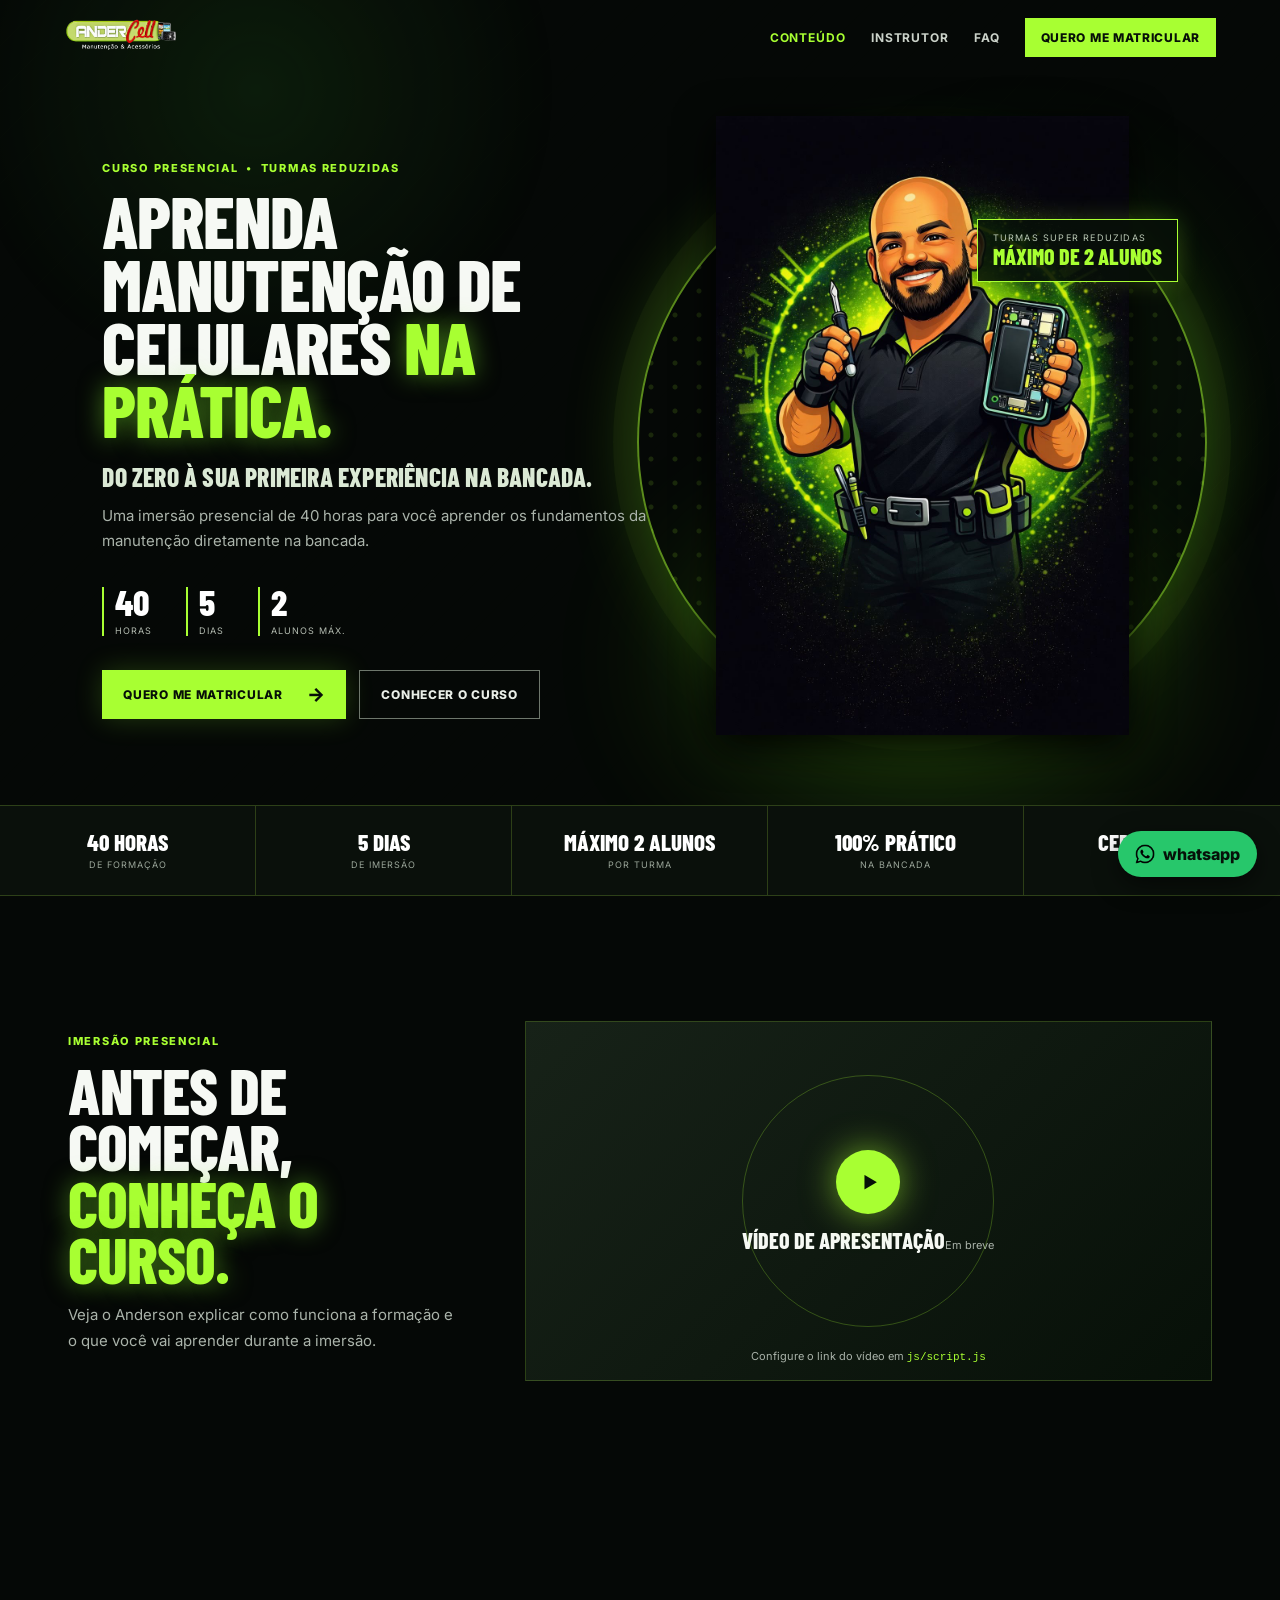
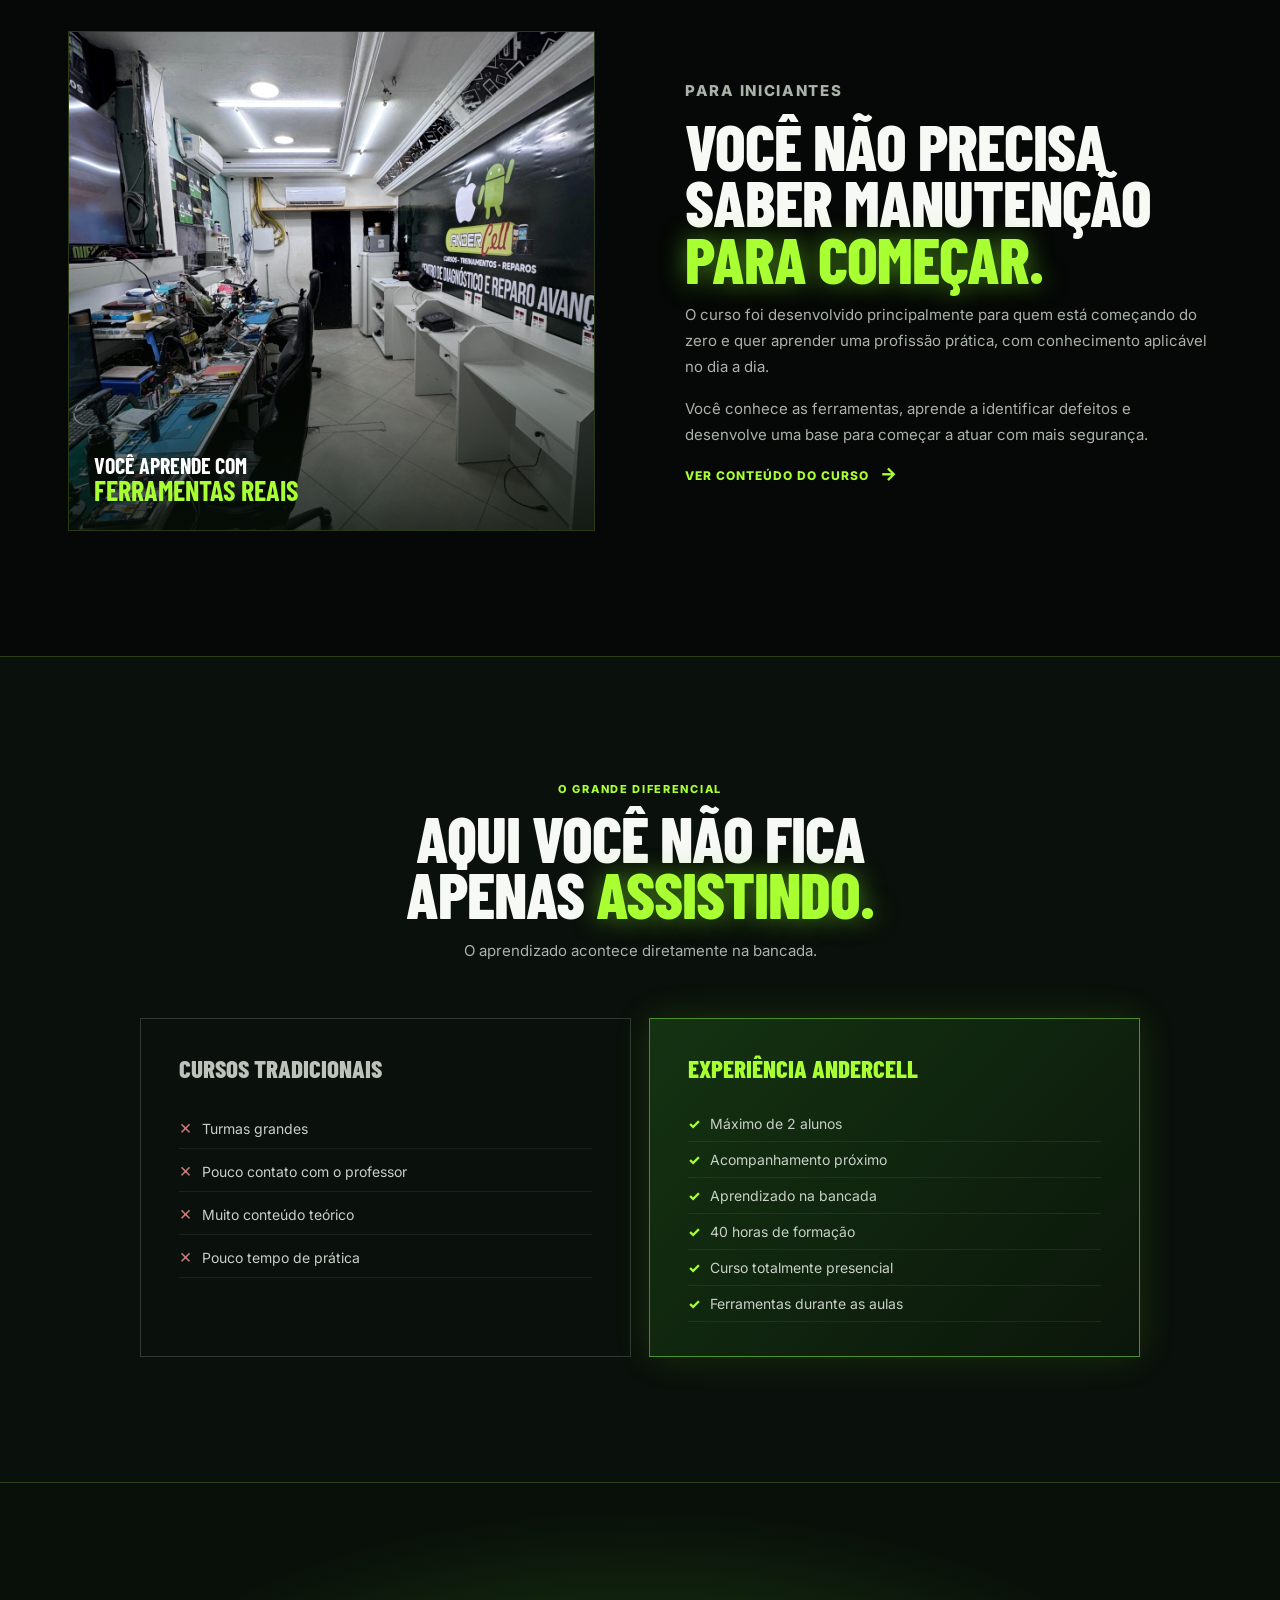
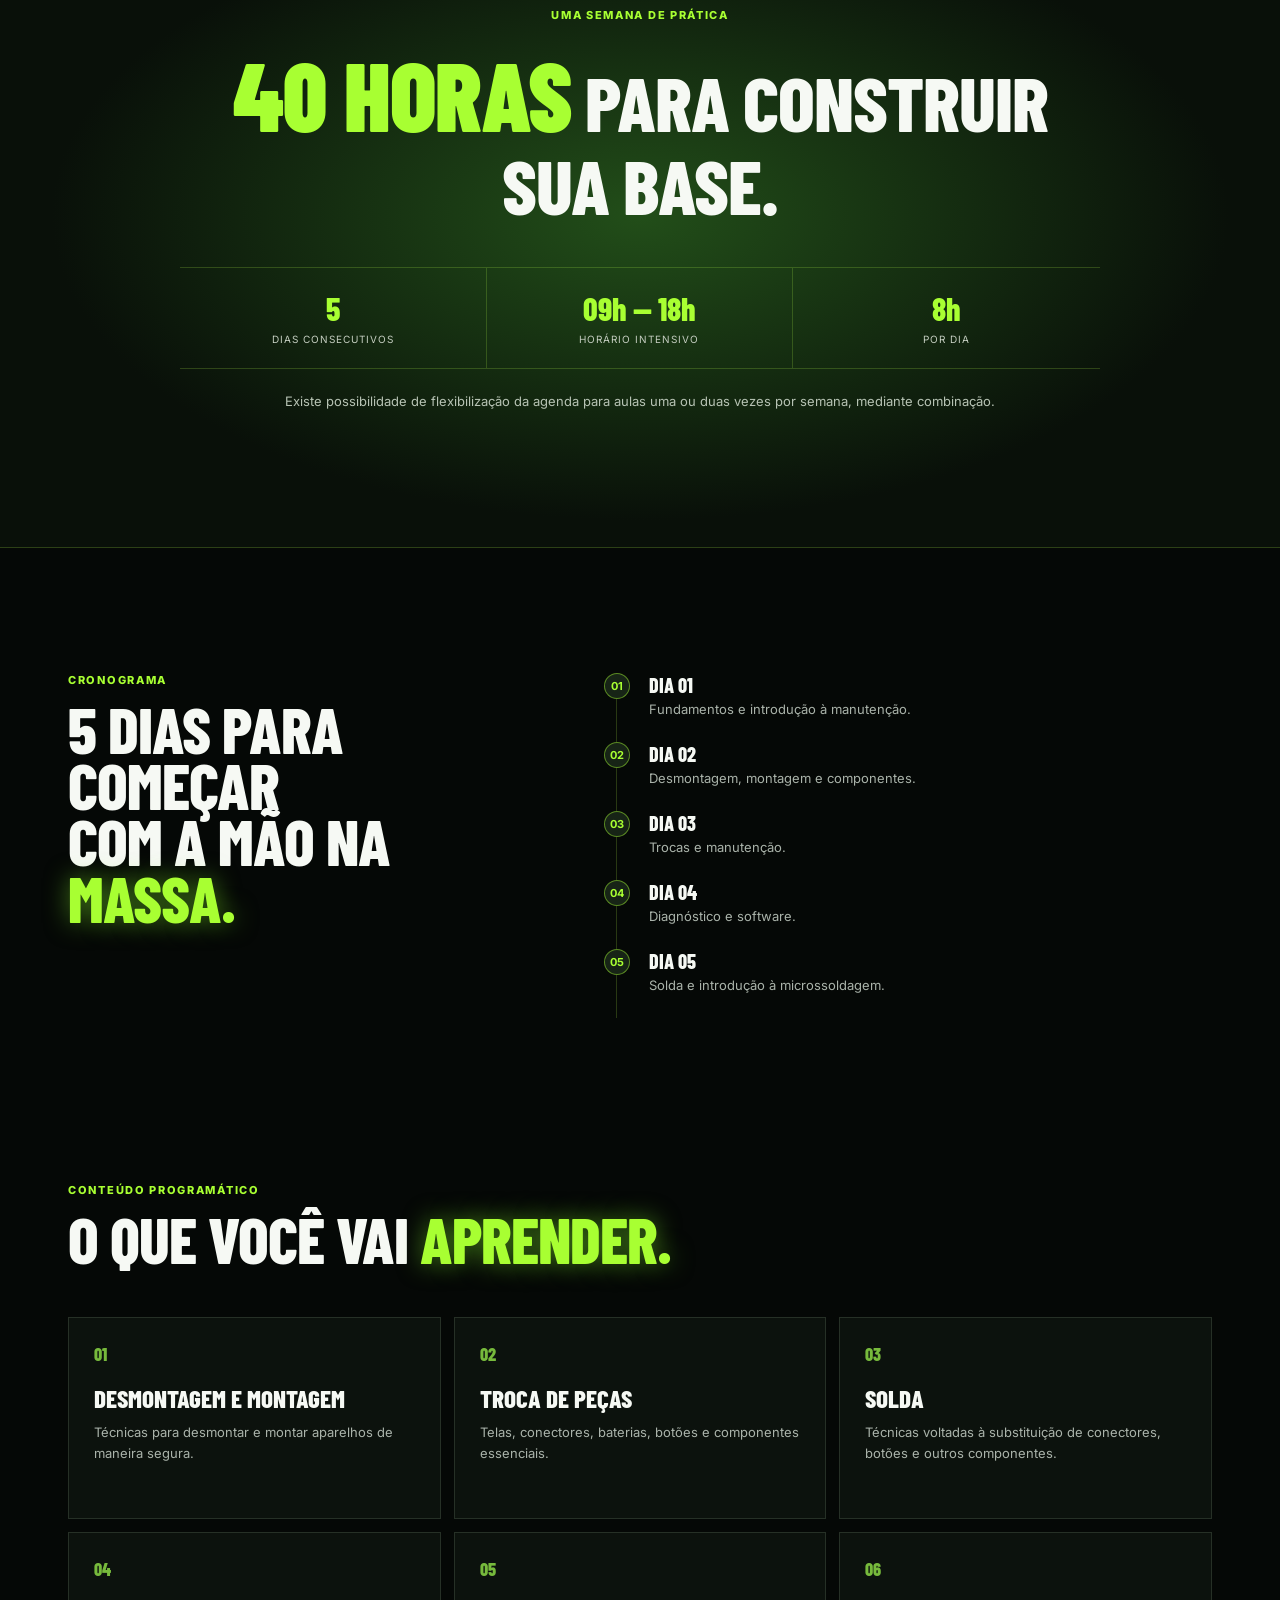
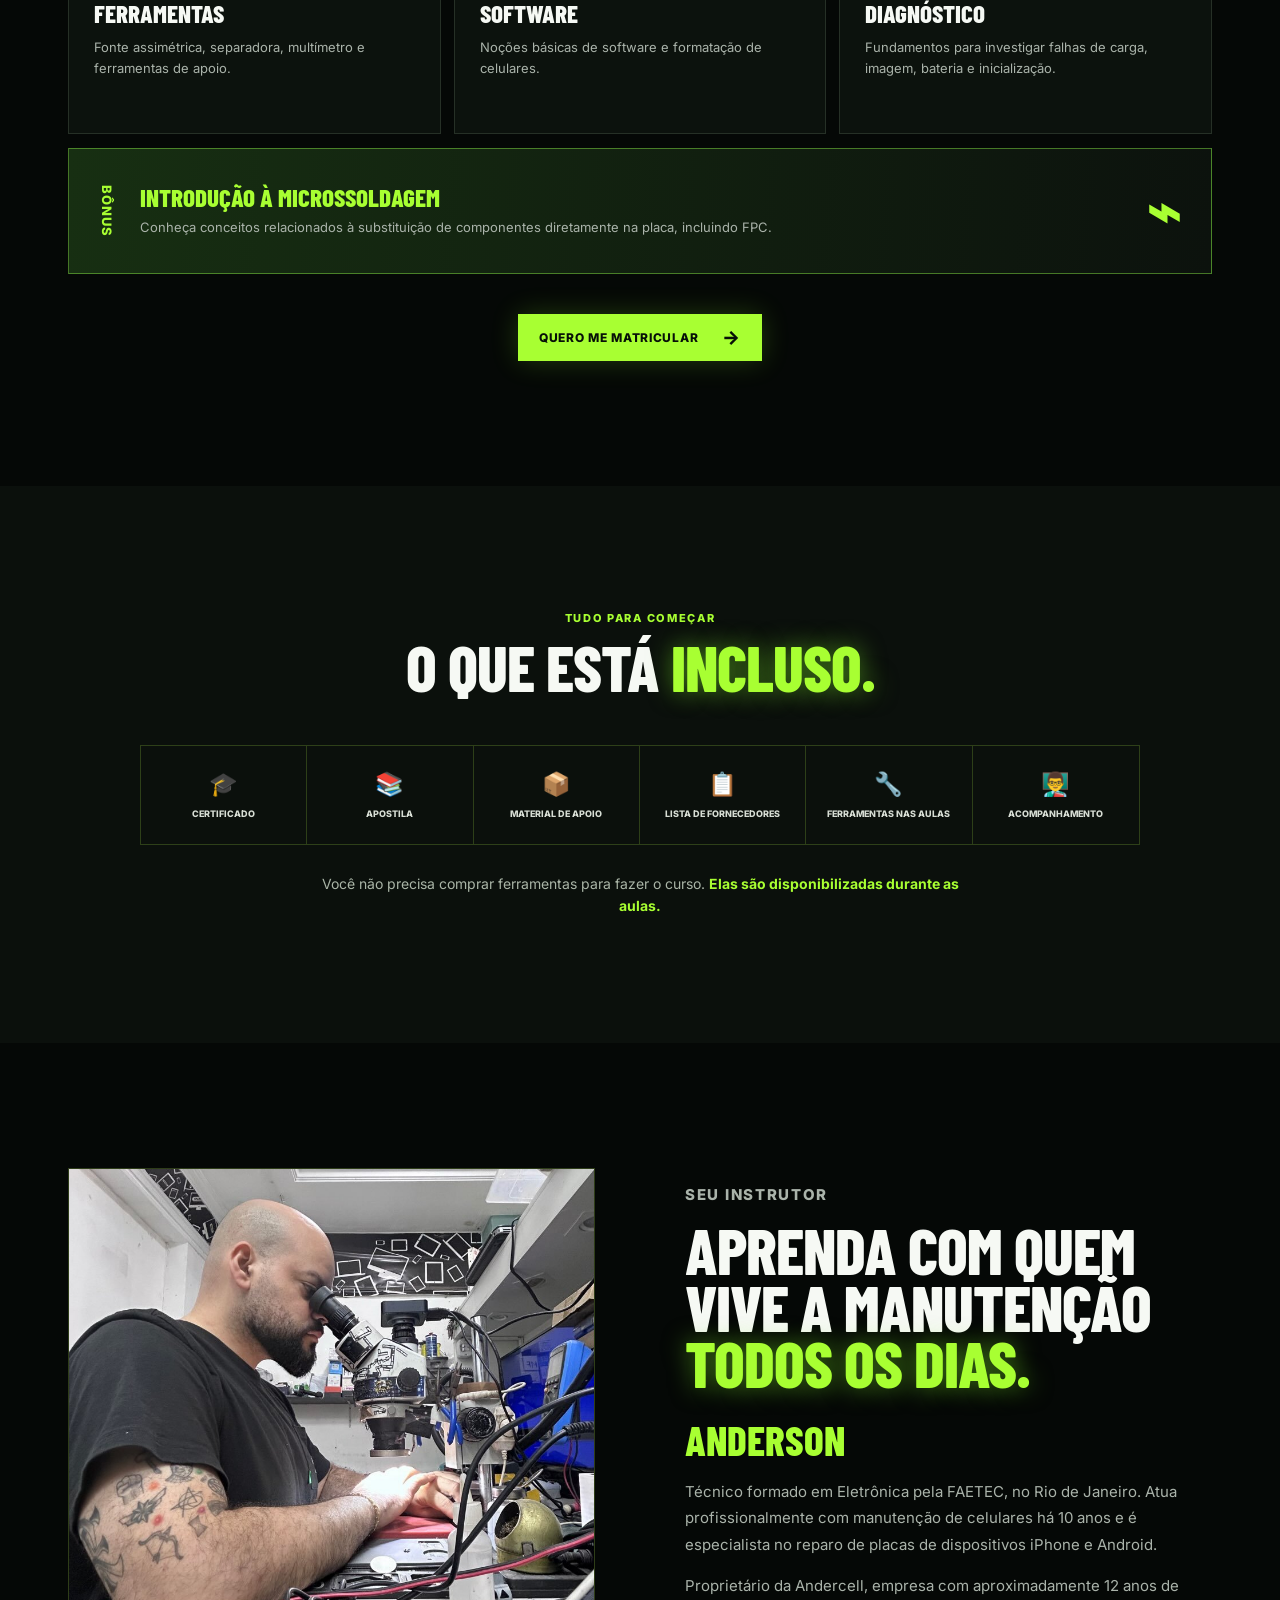
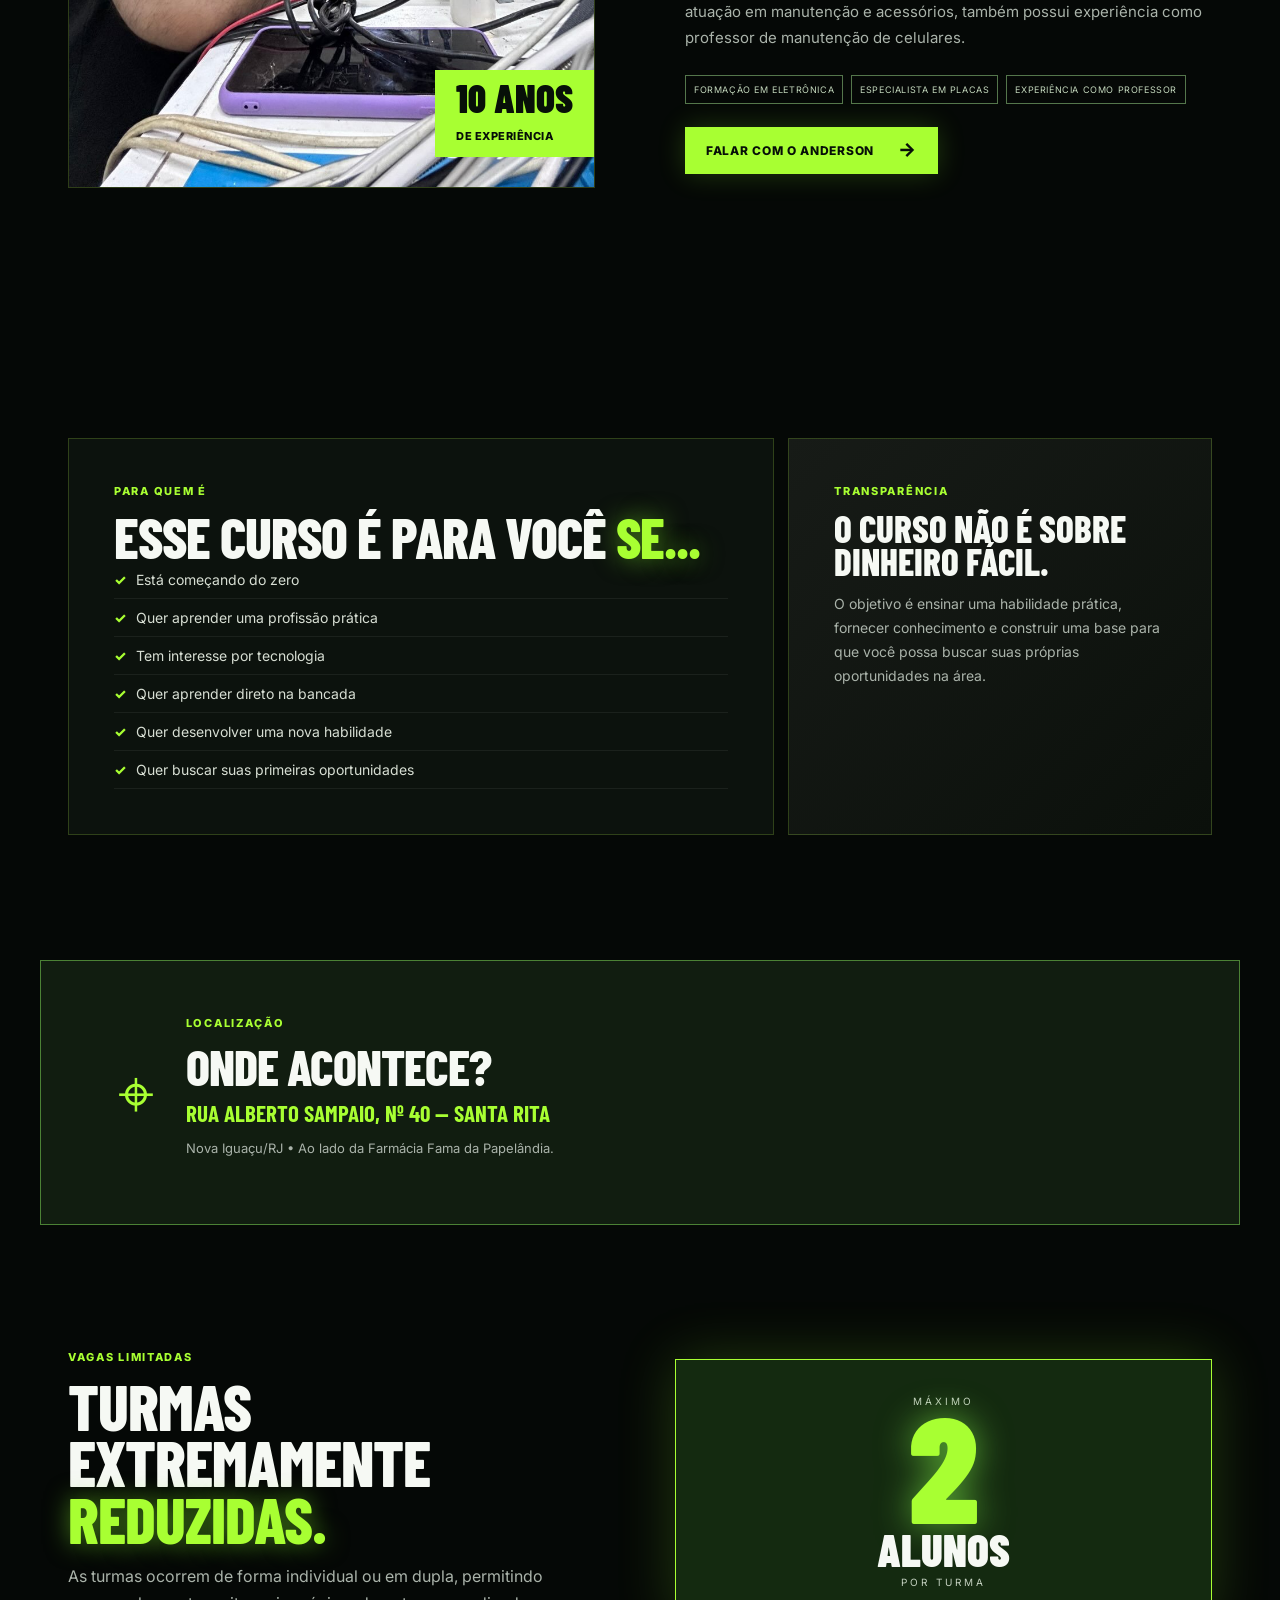
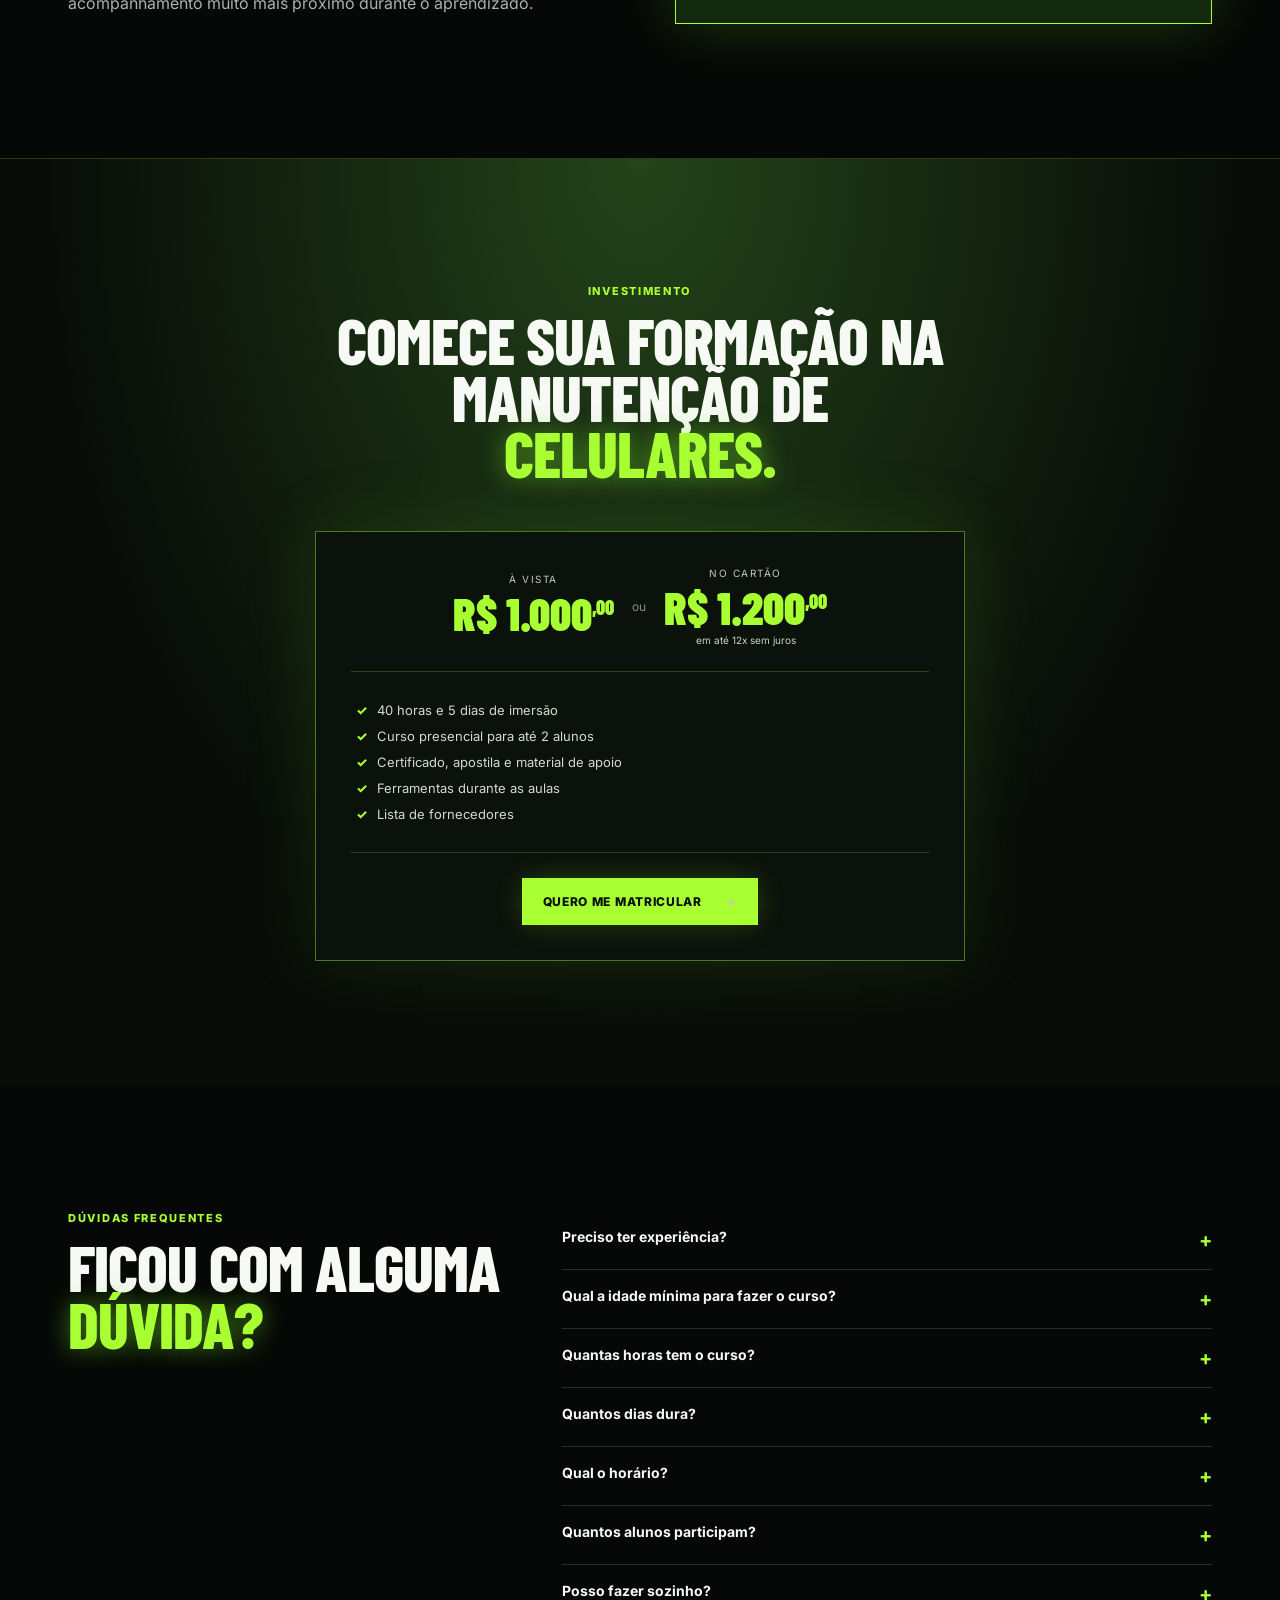
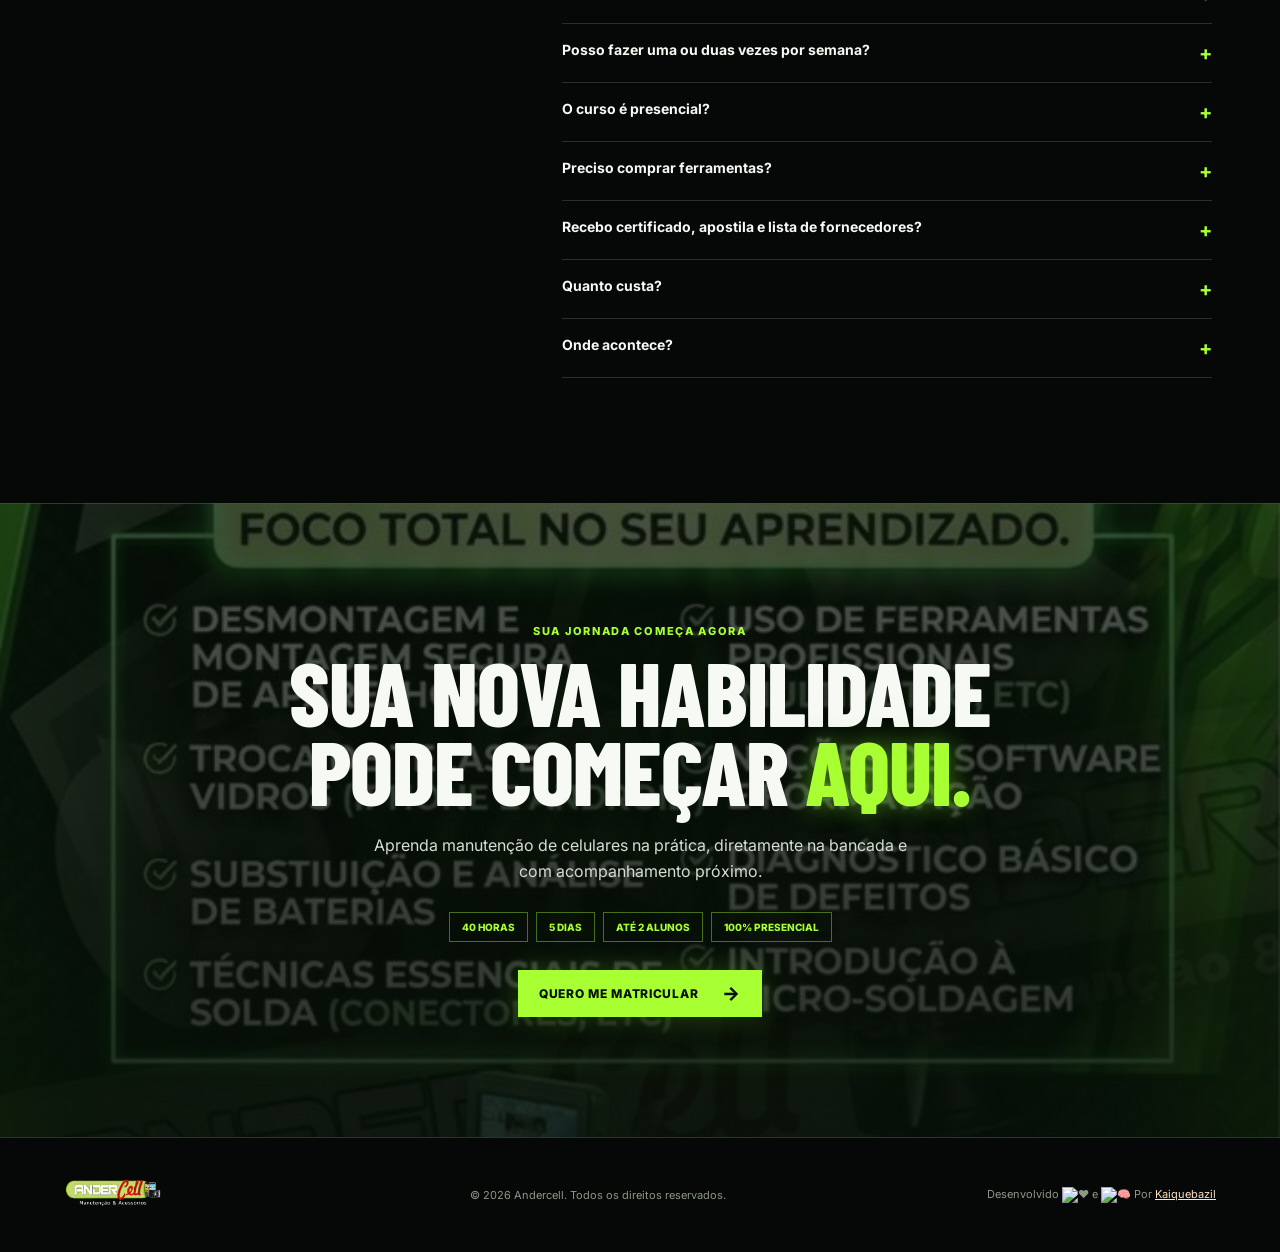
==== commit 8497367c: "atualização icones" ====
--- a/index.html
+++ b/index.html
@@ -454,14 +454,18 @@
           alt="Andercell — Manutenção e Acessórios"
       /></a>
       <p>© <span id="year"></span> Andercell. Todos os direitos reservados.</p>
-      <a href="#top">Voltar ao topo ↑</a>
+      <p class="kaique">Desenvolvido
+															<img class="emoji" src="https://s.w.org/images/core/emoji/13.0.1/svg/2764.svg" alt="❤️">
+															e <img class="emoji" src="https://s.w.org/images/core/emoji/13.0.1/svg/1f9e0.svg" alt="🧠">
+															Por <a style="color: bisque;" href="https://kaiquebazil.github.io/portifolio/" _blank"="">Kaiquebazil</a>
+														</p>
     </footer>
     <button
       class="whatsapp-float"
       data-whatsapp="details"
       aria-label="Falar pelo WhatsApp"
     >
-      ◔<span>WhatsApp</span>
+      <img src="assets/images/whatsapp.png" alt="">whatsapp
     </button>
     <script src="js/script.js"></script>
   </body>
--- a/css/style.css
+++ b/css/style.css
@@ -1 +1,1277 @@
-:root{--green:#a8ff32;--bright:#5edf23;--deep:#071009;--black:#050806;--card:#101710;--muted:#aab3aa;--line:rgba(184,255,74,.2);--font:'Inter',sans-serif;--display:'Barlow Condensed',sans-serif}*{box-sizing:border-box}html{scroll-behavior:smooth}body{margin:0;background:var(--black);color:#f6f9f4;font-family:var(--font);overflow-x:hidden}body:before{content:"";position:fixed;inset:0;z-index:-2;opacity:.3;background:radial-gradient(circle at 20% 10%,#1d4d18 0,transparent 23%),radial-gradient(circle at 80% 40%,#153d10 0,transparent 25%),linear-gradient(135deg,transparent 49.5%,rgba(145,255,47,.025) 50%,transparent 50.5%);background-size:auto,auto,46px 46px}.site-header{height:76px;position:fixed;display:flex;align-items:center;justify-content:space-between;z-index:10;top:0;width:100%;padding:0 max(5vw,24px);transition:.3s;border-bottom:1px solid transparent}.site-header.scrolled{background:rgba(5,8,6,.9);backdrop-filter:blur(16px);border-color:var(--line)}.brand{color:#fff;line-height:.6;text-decoration:none;font-family:var(--display);font-size:30px;font-weight:900;letter-spacing:-1px;display:grid;grid-template-columns:auto auto;align-items:baseline}.brand span{color:#e9f6df;text-shadow:0 0 12px #fff3}.brand i{font-style:italic;color:var(--green);font-family:var(--display)}.brand small{grid-column:1/-1;font:700 7px var(--font);letter-spacing:.65px;color:#8e988e;margin-top:7px}.nav{display:flex;align-items:center;gap:25px}.nav a{font-size:12px;text-transform:uppercase;letter-spacing:.9px;color:#cbd2c9;text-decoration:none;font-weight:700}.nav a:hover,.text-link{color:var(--green)}button{font:inherit;cursor:pointer}.nav-cta,.button{border:0;text-transform:uppercase;font-size:12px;font-weight:800;letter-spacing:.7px}.nav-cta{padding:12px 16px;background:var(--green);color:#071008}.menu-toggle{display:none}.hero{min-height:750px;padding:145px max(8vw,24px) 70px;display:grid;grid-template-columns:1.05fr .95fr;align-items:center;position:relative;overflow:hidden;max-width:1600px;margin:auto}.hero-copy{position:relative;z-index:2}.eyebrow{text-transform:uppercase;color:var(--green);letter-spacing:1.7px;font-size:11px;font-weight:800;margin:0 0 14px}.eyebrow b{margin:0 4px}.hero h1,h2{font:800 clamp(42px,5.6vw,86px)/.88 var(--display);text-transform:uppercase;letter-spacing:-1px;margin:0}.hero h1{max-width:750px}h1 em,h2 em{font-style:normal;color:var(--green);text-shadow:0 0 24px #79e22988}.hero-lead{font:800 clamp(19px,2vw,28px)/1 var(--display);text-transform:uppercase;letter-spacing:.2px;margin:23px 0 14px;color:#dbe9d5}.intro{color:var(--muted);line-height:1.65;font-size:15px;max-width:580px;margin:0}.hero-stats{display:flex;gap:34px;margin:34px 0}.hero-stats div{border-left:2px solid var(--green);padding-left:11px;display:flex;flex-direction:column}.hero-stats strong{font:800 36px/.85 var(--display);color:#fff}.hero-stats span{text-transform:uppercase;font-size:9px;letter-spacing:1px;color:#b4bcb1;margin-top:7px}.actions{display:flex;gap:13px;flex-wrap:wrap}.button{display:inline-flex;gap:24px;align-items:center;justify-content:center;padding:16px 21px;text-decoration:none;transition:.25s}.button.primary{background:var(--green);color:#071008;box-shadow:0 0 28px #8fff2b33}.button.primary:hover{background:#c4ff68;transform:translateY(-2px);box-shadow:0 10px 32px #8fff2b55}.button span{font-size:19px;line-height:0}.button.ghost{border:1px solid #6e776c;color:#e9eee7}.button.ghost:hover{border-color:var(--green);color:var(--green)}.hero-art{height:590px;position:relative;display:flex;align-items:end;justify-content:center}.hero-art:after{content:"";position:absolute;width:93%;height:48%;bottom:-11%;border-radius:50%;background:#78ff1c;filter:blur(75px);opacity:.18}.hero-art img{height:105%;max-width:100%;object-fit:contain;position:relative;z-index:1;filter:drop-shadow(0 10px 20px #000)}.rings{position:absolute;width:570px;aspect-ratio:1;border-radius:50%;border:2px solid #a8ff3288;box-shadow:0 0 0 24px #a8ff320a,0 0 70px #7eff1544;top:12px;left:50%;transform:translateX(-50%);background:radial-gradient(circle,#a8ff3222 0 2px,transparent 3px);background-size:24px 24px}.student-badge{position:absolute;right:0;top:74px;z-index:3;border:1px solid var(--green);background:#071009dd;padding:12px 15px;text-transform:uppercase;box-shadow:0 0 24px #a8ff3233}.student-badge span{display:block;color:#bbc9b6;font-size:9px;letter-spacing:1.2px}.student-badge strong{display:block;font:800 22px var(--display);color:var(--green)}.metrics{border-top:1px solid var(--line);border-bottom:1px solid var(--line);display:grid;grid-template-columns:repeat(5,1fr);background:#0a100b}.metrics div{padding:25px 20px;text-align:center;border-right:1px solid var(--line);text-transform:uppercase}.metrics div:last-child{border:0}.metrics strong{font:800 23px/1 var(--display);color:#fff;display:block}.metrics span{color:#9ba69a;font-size:9px;letter-spacing:1px;display:block;margin-top:5px}.section{max-width:1200px;margin:auto;padding:125px 28px}.section-heading{max-width:650px}.section-heading h2,.text-block h2{font-size:clamp(43px,5vw,72px)}.section-heading>p:last-child{color:var(--muted);line-height:1.7;font-size:15px;max-width:530px}.centered{text-align:center;margin-left:auto;margin-right:auto}.centered>p:last-child{margin-left:auto;margin-right:auto}.video-section{display:grid;grid-template-columns:.72fr 1.28fr;gap:70px;align-items:center}.video-placeholder{min-height:360px;background:linear-gradient(135deg,#172218,#071008);border:1px solid var(--line);display:flex;align-items:center;justify-content:center;flex-direction:column;gap:13px;position:relative;overflow:hidden}.video-placeholder:before{content:"";position:absolute;width:250px;height:250px;border:1px solid var(--green);border-radius:50%;opacity:.25}.video-placeholder .play{z-index:1;width:64px;height:64px;border-radius:50%;background:var(--green);color:#071008;display:grid;place-items:center;padding-left:4px;box-shadow:0 0 35px #a8ff3299}.video-placeholder strong{font:800 22px var(--display);text-transform:uppercase;z-index:1}.video-placeholder span,.video-placeholder small{color:var(--muted);font-size:11px;z-index:1}.video-placeholder small{position:absolute;bottom:17px}.video-placeholder code{color:var(--green)}.video-placeholder iframe{position:absolute;inset:0;width:100%;height:100%;border:0}.zero-section,.instructor{display:grid;grid-template-columns:1fr 1fr;gap:90px;align-items:center}.zero-image{height:500px;position:relative;border:1px solid var(--line);overflow:hidden}.zero-image:after{content:"";position:absolute;inset:0;background:linear-gradient(0deg,#071008cc,transparent 55%)}.zero-image img{width:100%;height:100%;object-fit:cover;filter:saturate(.8) contrast(1.1)}.image-label{position:absolute;z-index:1;bottom:26px;left:25px;font:700 22px/1 var(--display);text-transform:uppercase;color:#fff}.image-label strong{color:var(--green);font-size:28px}.text-block p{color:var(--muted);line-height:1.75;font-size:15px}.text-link{font-size:12px;font-weight:800;text-transform:uppercase;letter-spacing:1px;text-decoration:none}.text-link span{font-size:18px;margin-left:7px}.difference{max-width:none;background:#0a100b;border-block:1px solid var(--line)}.comparison{display:grid;grid-template-columns:1fr 1fr;max-width:1000px;margin:55px auto 0;gap:18px}.comparison article{padding:34px 38px;border:1px solid #303932}.comparison article p{margin:0 0 23px;text-transform:uppercase;font:800 25px var(--display)}.comparison ul,.audience ul{list-style:none;padding:0;margin:0}.comparison li{padding:9px 0;color:#c8d0c7;font-size:14px;border-bottom:1px solid #ffffff12}.traditional p{color:#bdc3bb}.traditional li:before{content:'×';color:#c47676;font-size:20px;margin-right:10px}.andercell{background:linear-gradient(135deg,#143312,#0b160a);border-color:#83e83988!important;box-shadow:0 0 35px #89fa2622}.andercell p{color:var(--green)}.andercell li:before,.audience li:before{content:'✓';color:var(--green);font-weight:800;margin-right:10px}.immersion{padding:125px 28px;background:radial-gradient(ellipse at center,#224e19,#091009 65%);border-bottom:1px solid var(--line);text-align:center}.immersion-inner{max-width:920px;margin:auto}.immersion h2{font-size:clamp(42px,6vw,84px)}.immersion h2 strong{color:var(--green);font:900 1.25em var(--display)}.time-grid{display:grid;grid-template-columns:repeat(3,1fr);margin:48px 0 24px;border-block:1px solid var(--line)}.time-grid div{padding:21px;border-right:1px solid var(--line)}.time-grid div:last-child{border:0}.time-grid b{font:800 32px var(--display);color:var(--green);display:block}.time-grid span{font-size:10px;text-transform:uppercase;letter-spacing:1px;color:#c5cec1}.immersion-inner>p:last-child{font-size:13px;color:#b7c3b4}.schedule{display:grid;grid-template-columns:.9fr 1.1fr;gap:60px;align-items:start}.timeline{list-style:none;padding:0;margin:0;border-left:1px solid var(--line)}.timeline li{display:flex;gap:19px;padding:0 0 25px;margin-left:-13px}.timeline span{width:26px;height:26px;border-radius:50%;display:grid;place-items:center;background:#172416;border:1px solid #a8ff3277;color:var(--green);font:700 11px var(--font)}.timeline b{font:800 20px var(--display);text-transform:uppercase}.timeline p{margin:4px 0 0;color:var(--muted);font-size:13px}.content{padding-top:40px}.course-grid{display:grid;grid-template-columns:repeat(3,1fr);gap:13px;margin-top:50px}.course-grid article{min-height:202px;padding:25px;background:#0c120d;border:1px solid #263026;position:relative;transition:.25s}.course-grid article:hover{transform:translateY(-5px);border-color:#8cec3d}.course-grid span{color:#77ba3c;font:800 18px var(--display)}.course-grid h3,.bonus h3{font:800 25px/1 var(--display);text-transform:uppercase;margin:21px 0 11px}.course-grid p,.bonus p{color:var(--muted);font-size:13px;line-height:1.6;margin:0}.bonus{margin-top:14px;padding:27px 30px;background:linear-gradient(95deg,#172f12,#0c120d);border:1px solid #88e74477;display:flex;gap:25px;align-items:center}.bonus>span{color:var(--green);font:800 13px var(--font);text-transform:uppercase;letter-spacing:1px;writing-mode:vertical-rl}.bonus h3{color:var(--green);margin:0 0 7px}.bonus>b{font-size:58px;color:var(--green);margin-left:auto}.center-action{text-align:center;margin-top:40px}.included{background:#0b100c;max-width:none}.included-grid{max-width:1000px;margin:50px auto 28px;display:grid;grid-template-columns:repeat(6,1fr);border:1px solid var(--line)}.included-grid div{text-align:center;padding:24px 10px;border-right:1px solid var(--line);font-size:23px}.included-grid div:last-child{border:0}.included-grid span{display:block;text-transform:uppercase;font-size:9px;font-weight:800;line-height:1.3;margin-top:10px;color:#d7ddd4}.tool-note{max-width:650px;margin:auto;text-align:center;color:#aab5a7;font-size:14px;line-height:1.6}.tool-note b{color:var(--green)}.instructor-art{height:620px;overflow:hidden;position:relative;background:radial-gradient(circle at 50% 35%,#75ce2f55,transparent 50%),#0b0d0b;border:1px solid var(--line)}.instructor-art img{width:100%;height:100%;object-fit:cover;object-position:center top}.experience{position:absolute;bottom:30px;right:0;background:var(--green);color:#071008;padding:14px 21px;text-transform:uppercase;font:900 39px/.7 var(--display)}.experience span{font:800 11px var(--font);letter-spacing:.5px}.text-block h3{font:800 41px var(--display);text-transform:uppercase;color:var(--green);margin:24px 0 0}.badges{display:flex;gap:8px;flex-wrap:wrap;margin:23px 0}.badges span{font-size:9px;text-transform:uppercase;letter-spacing:.6px;border:1px solid #54764b;color:#c4d8bd;padding:8px}.audience{display:grid;grid-template-columns:1.25fr .75fr;gap:14px}.audience-card,.not-for{padding:45px;background:#0c120d;border:1px solid var(--line)}.audience-card h2{font-size:56px}.audience li{padding:10px 0;color:#d7ded3;border-bottom:1px solid #ffffff10;font-size:14px}.not-for{background:linear-gradient(135deg,#171b17,#0b100b)}.not-for h3{font:800 37px/.9 var(--display);text-transform:uppercase;margin:0}.not-for>p:last-child{font-size:14px;color:var(--muted);line-height:1.7}.location{display:flex;gap:32px;align-items:center;background:#111d10;border:1px solid #4b8135;padding:55px max(6vw,28px)}.location-icon{font-size:64px;color:var(--green)}.location h2{font-size:50px}.location .place{color:var(--green);font:700 23px var(--display);text-transform:uppercase;margin:11px 0}.location p:last-child{color:var(--muted);font-size:13px}.small-class{display:grid;grid-template-columns:1fr 1fr;align-items:center;gap:70px}.small-class h2{font-size:64px}.small-class p:last-child{color:var(--muted);line-height:1.7}.two-students{text-align:center;text-transform:uppercase;border:1px solid var(--green);padding:35px;background:#142a10;box-shadow:0 0 55px #96f83333}.two-students span,.two-students small{display:block;font-size:10px;letter-spacing:3px;color:#c3d0bf}.two-students b{display:block;color:var(--green);font:900 150px/.77 var(--display);text-shadow:0 0 35px #86fa4b99}.two-students strong{font:900 45px var(--display);display:block}.investment{max-width:none;background:radial-gradient(ellipse at top,#24441a,#080c08 66%);border-top:1px solid var(--line)}.price-card{max-width:650px;margin:50px auto 0;text-align:center;padding:35px;background:#0b110b;border:1px solid #8bed3f77;box-shadow:0 0 70px #78db2a20}.price-card>div{display:inline-flex;vertical-align:middle;flex-direction:column;margin:0 14px}.price-card span{text-transform:uppercase;color:#c0cbbd;font-size:10px;letter-spacing:1.5px}.price-card strong{font:900 46px var(--display);color:var(--green)}.price-card sup{font-size:20px}.price-card>i{font-size:12px;color:#82907d;font-style:normal}.price-card small{color:#cbd5c6;font-size:10px}.price-card ul{text-align:left;list-style:none;padding:25px 0;margin:25px 0;border-block:1px solid var(--line)}.price-card li{color:#d2dbcf;font-size:13px;padding:5px}.price-card li:before{content:'✓';color:var(--green);font-weight:800;margin-right:10px}.faq{display:grid;grid-template-columns:.8fr 1.2fr;gap:60px}.faq-list details{border-bottom:1px solid #273026;padding:17px 0}.faq-list summary{list-style:none;display:flex;justify-content:space-between;font-size:14px;font-weight:700;cursor:pointer}.faq-list summary::-webkit-details-marker{display:none}.faq-list summary span{color:var(--green);font-size:20px}.faq-list details[open] summary span{transform:rotate(45deg)}.faq-list p{color:var(--muted);font-size:13px;line-height:1.6;max-width:600px;margin:12px 0 0}.final-cta{padding:120px 28px;text-align:center;background:linear-gradient(#071008b3,#071008d9),url('../assets/images/andercell-course.jpg') center/cover;border-top:1px solid var(--line)}.final-cta>div{max-width:900px;margin:auto}.final-cta h2{font-size:clamp(55px,7vw,100px)}.final-cta p:not(.eyebrow){max-width:560px;margin:23px auto;color:#d5ded2;line-height:1.6}.final-tags{display:flex;justify-content:center;gap:8px;flex-wrap:wrap;margin:28px}.final-tags span{border:1px solid #a8ff3266;padding:8px 12px;color:var(--green);font-size:10px;text-transform:uppercase;font-weight:800}footer{padding:35px max(5vw,24px);background:#050806;display:flex;align-items:center;justify-content:space-between;border-top:1px solid var(--line)}footer p,footer>a:last-child{font-size:11px;color:#8d9889;text-decoration:none}.whatsapp-float{position:fixed;bottom:23px;right:23px;z-index:8;border:0;background:#27c76b;color:#061109;border-radius:30px;padding:13px 17px;display:flex;align-items:center;gap:8px;font-weight:800;box-shadow:0 8px 25px #0008}.whatsapp-float:first-letter{font-size:22px}.whatsapp-float span{font-size:11px;text-transform:uppercase;letter-spacing:.4px}.reveal{opacity:0;transform:translateY(22px);transition:opacity .65s ease,transform .65s ease}.reveal.visible{opacity:1;transform:none}@media(max-width:800px){.site-header{height:64px}.nav{position:fixed;left:0;right:0;top:64px;background:#080d08;display:none;padding:20px 25px 26px;border-bottom:1px solid var(--line);flex-direction:column;align-items:stretch}.nav.open{display:flex}.nav a{text-align:center;padding:8px}.menu-toggle{display:flex;background:none;border:0;gap:4px;flex-direction:column}.menu-toggle span{width:23px;height:2px;background:#e6eee2}.hero{min-height:auto;padding:117px 25px 36px;grid-template-columns:1fr}.hero h1{font-size:51px}.hero-art{height:390px;margin:15px -20px -36px}.hero-art img{height:110%}.rings{width:370px}.student-badge{right:10px;top:29px}.hero-stats{gap:15px}.metrics{grid-template-columns:repeat(2,1fr)}.metrics div{padding:17px 5px}.metrics div:nth-child(2){border-right:0}.metrics div:last-child{grid-column:1/-1}.section{padding:78px 25px}.video-section,.zero-section,.instructor,.schedule,.faq{grid-template-columns:1fr;gap:35px}.video-placeholder{min-height:250px}.zero-image{height:340px}.comparison{grid-template-columns:1fr;margin-top:35px}.immersion{padding:75px 25px}.time-grid{margin:34px 0 20px}.time-grid b{font-size:23px}.time-grid div{padding:17px 4px}.course-grid{grid-template-columns:1fr 1fr;margin-top:35px}.course-grid article{min-height:185px;padding:19px}.course-grid h3{font-size:21px}.bonus{padding:20px;gap:13px}.bonus>b{display:none}.included-grid{grid-template-columns:repeat(3,1fr)}.included-grid div:nth-child(3){border-right:0}.included-grid div{border-bottom:1px solid var(--line)}.instructor-art{height:470px;order:2}.instructor .text-block{order:1}.audience{grid-template-columns:1fr}.location{padding:34px 25px;gap:17px}.location-icon{font-size:46px}.small-class{grid-template-columns:1fr;gap:28px}.small-class h2{font-size:57px}.two-students{max-width:400px;width:100%;margin:auto}.faq{gap:30px}.final-cta{padding:78px 25px 94px}.final-tags{margin:25px 0}footer{align-items:flex-start;gap:22px;flex-direction:column}.whatsapp-float{bottom:15px;right:15px}.reveal{transition-duration:.45s}}@media(max-width:390px){.hero h1{font-size:45px}.hero-stats strong{font-size:30px}.hero-stats{gap:12px}.button{padding:14px 16px;font-size:11px}.course-grid{grid-template-columns:1fr}.included-grid{grid-template-columns:repeat(2,1fr)}.included-grid div:nth-child(3){border-right:1px solid var(--line)}.included-grid div:nth-child(2),.included-grid div:nth-child(4),.included-grid div:nth-child(6){border-right:0}}@media(prefers-reduced-motion:reduce){*,*:before,*:after{animation:none!important;transition:none!important;scroll-behavior:auto!important}.reveal{opacity:1;transform:none}}
+:root {
+  --green: #a8ff32;
+  --bright: #5edf23;
+  --deep: #071009;
+  --black: #050806;
+  --card: #101710;
+  --muted: #aab3aa;
+  --line: rgba(184, 255, 74, 0.2);
+  --font: "Inter", sans-serif;
+  --display: "Barlow Condensed", sans-serif;
+}
+* {
+  box-sizing: border-box;
+}
+html {
+  scroll-behavior: smooth;
+}
+body {
+  margin: 0;
+  background: var(--black);
+  color: #f6f9f4;
+  font-family: var(--font);
+  overflow-x: hidden;
+}
+body:before {
+  content: "";
+  position: fixed;
+  inset: 0;
+  z-index: -2;
+  opacity: 0.3;
+  background:
+    radial-gradient(circle at 20% 10%, #1d4d18 0, transparent 23%),
+    radial-gradient(circle at 80% 40%, #153d10 0, transparent 25%),
+    linear-gradient(
+      135deg,
+      transparent 49.5%,
+      rgba(145, 255, 47, 0.025) 50%,
+      transparent 50.5%
+    );
+  background-size:
+    auto,
+    auto,
+    46px 46px;
+}
+.kaique img {
+    width: 15px;
+}
+
+.site-header {
+  height: 76px;
+  position: fixed;
+  display: flex;
+  align-items: center;
+  justify-content: space-between;
+  z-index: 10;
+  top: 0;
+  width: 100%;
+  padding: 0 max(5vw, 24px);
+  transition: 0.3s;
+  border-bottom: 1px solid transparent;
+}
+.site-header.scrolled {
+  background: rgba(5, 8, 6, 0.9);
+  backdrop-filter: blur(16px);
+  border-color: var(--line);
+}
+.brand {
+  color: #fff;
+  line-height: 0.6;
+  text-decoration: none;
+  font-family: var(--display);
+  font-size: 30px;
+  font-weight: 900;
+  letter-spacing: -1px;
+  display: grid;
+  grid-template-columns: auto auto;
+  align-items: baseline;
+}
+.brand span {
+  color: #e9f6df;
+  text-shadow: 0 0 12px #fff3;
+}
+.brand i {
+  font-style: italic;
+  color: var(--green);
+  font-family: var(--display);
+}
+.brand small {
+  grid-column: 1/-1;
+  font: 700 7px var(--font);
+  letter-spacing: 0.65px;
+  color: #8e988e;
+  margin-top: 7px;
+}
+.nav {
+  display: flex;
+  align-items: center;
+  gap: 25px;
+}
+.nav a {
+  font-size: 12px;
+  text-transform: uppercase;
+  letter-spacing: 0.9px;
+  color: #cbd2c9;
+  text-decoration: none;
+  font-weight: 700;
+}
+.nav a:hover,
+.text-link {
+  color: var(--green);
+}
+button {
+  font: inherit;
+  cursor: pointer;
+}
+.nav-cta,
+.button {
+  border: 0;
+  text-transform: uppercase;
+  font-size: 12px;
+  font-weight: 800;
+  letter-spacing: 0.7px;
+}
+.nav-cta {
+  padding: 12px 16px;
+  background: var(--green);
+  color: #071008;
+}
+.menu-toggle {
+  display: none;
+}
+.hero {
+  min-height: 750px;
+  padding: 145px max(8vw, 24px) 70px;
+  display: grid;
+  grid-template-columns: 1.05fr 0.95fr;
+  align-items: center;
+  position: relative;
+  overflow: hidden;
+  max-width: 1600px;
+  margin: auto;
+}
+.hero-copy {
+  position: relative;
+  z-index: 2;
+}
+.eyebrow {
+  text-transform: uppercase;
+  color: var(--green);
+  letter-spacing: 1.7px;
+  font-size: 11px;
+  font-weight: 800;
+  margin: 0 0 14px;
+}
+.eyebrow b {
+  margin: 0 4px;
+}
+.hero h1,
+h2 {
+  font: 800 clamp(42px, 5.6vw, 86px)/0.88 var(--display);
+  text-transform: uppercase;
+  letter-spacing: -1px;
+  margin: 0;
+}
+.hero h1 {
+  max-width: 750px;
+}
+h1 em,
+h2 em {
+  font-style: normal;
+  color: var(--green);
+  text-shadow: 0 0 24px #79e22988;
+}
+.hero-lead {
+  font: 800 clamp(19px, 2vw, 28px)/1 var(--display);
+  text-transform: uppercase;
+  letter-spacing: 0.2px;
+  margin: 23px 0 14px;
+  color: #dbe9d5;
+}
+.intro {
+  color: var(--muted);
+  line-height: 1.65;
+  font-size: 15px;
+  max-width: 580px;
+  margin: 0;
+}
+.hero-stats {
+  display: flex;
+  gap: 34px;
+  margin: 34px 0;
+}
+.hero-stats div {
+  border-left: 2px solid var(--green);
+  padding-left: 11px;
+  display: flex;
+  flex-direction: column;
+}
+.hero-stats strong {
+  font: 800 36px/0.85 var(--display);
+  color: #fff;
+}
+.hero-stats span {
+  text-transform: uppercase;
+  font-size: 9px;
+  letter-spacing: 1px;
+  color: #b4bcb1;
+  margin-top: 7px;
+}
+.actions {
+  display: flex;
+  gap: 13px;
+  flex-wrap: wrap;
+}
+.button {
+  display: inline-flex;
+  gap: 24px;
+  align-items: center;
+  justify-content: center;
+  padding: 16px 21px;
+  text-decoration: none;
+  transition: 0.25s;
+}
+.button.primary {
+  background: var(--green);
+  color: #071008;
+  box-shadow: 0 0 28px #8fff2b33;
+}
+.button.primary:hover {
+  background: #c4ff68;
+  transform: translateY(-2px);
+  box-shadow: 0 10px 32px #8fff2b55;
+}
+.button span {
+  font-size: 19px;
+  line-height: 0;
+}
+.button.ghost {
+  border: 1px solid #6e776c;
+  color: #e9eee7;
+}
+.button.ghost:hover {
+  border-color: var(--green);
+  color: var(--green);
+}
+.hero-art {
+  height: 590px;
+  position: relative;
+  display: flex;
+  align-items: end;
+  justify-content: center;
+}
+.hero-art:after {
+  content: "";
+  position: absolute;
+  width: 93%;
+  height: 48%;
+  bottom: -11%;
+  border-radius: 50%;
+  background: #78ff1c;
+  filter: blur(75px);
+  opacity: 0.18;
+}
+.hero-art img {
+  height: 105%;
+  max-width: 100%;
+  object-fit: contain;
+  position: relative;
+  z-index: 1;
+  filter: drop-shadow(0 10px 20px #000);
+}
+.rings {
+  position: absolute;
+  width: 570px;
+  aspect-ratio: 1;
+  border-radius: 50%;
+  border: 2px solid #a8ff3288;
+  box-shadow:
+    0 0 0 24px #a8ff320a,
+    0 0 70px #7eff1544;
+  top: 12px;
+  left: 50%;
+  transform: translateX(-50%);
+  background: radial-gradient(circle, #a8ff3222 0 2px, transparent 3px);
+  background-size: 24px 24px;
+}
+.student-badge {
+  position: absolute;
+  right: 0;
+  top: 74px;
+  z-index: 3;
+  border: 1px solid var(--green);
+  background: #071009dd;
+  padding: 12px 15px;
+  text-transform: uppercase;
+  box-shadow: 0 0 24px #a8ff3233;
+}
+.student-badge span {
+  display: block;
+  color: #bbc9b6;
+  font-size: 9px;
+  letter-spacing: 1.2px;
+}
+.student-badge strong {
+  display: block;
+  font: 800 22px var(--display);
+  color: var(--green);
+}
+.metrics {
+  border-top: 1px solid var(--line);
+  border-bottom: 1px solid var(--line);
+  display: grid;
+  grid-template-columns: repeat(5, 1fr);
+  background: #0a100b;
+}
+.metrics div {
+  padding: 25px 20px;
+  text-align: center;
+  border-right: 1px solid var(--line);
+  text-transform: uppercase;
+}
+.metrics div:last-child {
+  border: 0;
+}
+.metrics strong {
+  font: 800 23px/1 var(--display);
+  color: #fff;
+  display: block;
+}
+.metrics span {
+  color: #9ba69a;
+  font-size: 9px;
+  letter-spacing: 1px;
+  display: block;
+  margin-top: 5px;
+}
+.section {
+  max-width: 1200px;
+  margin: auto;
+  padding: 125px 28px;
+}
+.section-heading {
+  max-width: 650px;
+}
+.section-heading h2,
+.text-block h2 {
+  font-size: clamp(43px, 5vw, 72px);
+}
+.section-heading > p:last-child {
+  color: var(--muted);
+  line-height: 1.7;
+  font-size: 15px;
+  max-width: 530px;
+}
+.centered {
+  text-align: center;
+  margin-left: auto;
+  margin-right: auto;
+}
+.centered > p:last-child {
+  margin-left: auto;
+  margin-right: auto;
+}
+.video-section {
+  display: grid;
+  grid-template-columns: 0.72fr 1.28fr;
+  gap: 70px;
+  align-items: center;
+}
+.video-placeholder {
+  min-height: 360px;
+  background: linear-gradient(135deg, #172218, #071008);
+  border: 1px solid var(--line);
+  display: flex;
+  align-items: center;
+  justify-content: center;
+  flex-direction: column;
+  gap: 13px;
+  position: relative;
+  overflow: hidden;
+}
+.video-placeholder:before {
+  content: "";
+  position: absolute;
+  width: 250px;
+  height: 250px;
+  border: 1px solid var(--green);
+  border-radius: 50%;
+  opacity: 0.25;
+}
+.video-placeholder .play {
+  z-index: 1;
+  width: 64px;
+  height: 64px;
+  border-radius: 50%;
+  background: var(--green);
+  color: #071008;
+  display: grid;
+  place-items: center;
+  padding-left: 4px;
+  box-shadow: 0 0 35px #a8ff3299;
+}
+.video-placeholder strong {
+  font: 800 22px var(--display);
+  text-transform: uppercase;
+  z-index: 1;
+}
+.video-placeholder span,
+.video-placeholder small {
+  color: var(--muted);
+  font-size: 11px;
+  z-index: 1;
+}
+.video-placeholder small {
+  position: absolute;
+  bottom: 17px;
+}
+.video-placeholder code {
+  color: var(--green);
+}
+.video-placeholder iframe {
+  position: absolute;
+  inset: 0;
+  width: 100%;
+  height: 100%;
+  border: 0;
+}
+.zero-section,
+.instructor {
+  display: grid;
+  grid-template-columns: 1fr 1fr;
+  gap: 90px;
+  align-items: center;
+}
+.zero-image {
+  height: 500px;
+  position: relative;
+  border: 1px solid var(--line);
+  overflow: hidden;
+}
+.zero-image:after {
+  content: "";
+  position: absolute;
+  inset: 0;
+  background: linear-gradient(0deg, #071008cc, transparent 55%);
+}
+.zero-image img {
+  width: 100%;
+  height: 100%;
+  object-fit: cover;
+  filter: saturate(0.8) contrast(1.1);
+}
+.image-label {
+  position: absolute;
+  z-index: 1;
+  bottom: 26px;
+  left: 25px;
+  font: 700 22px/1 var(--display);
+  text-transform: uppercase;
+  color: #fff;
+}
+.image-label strong {
+  color: var(--green);
+  font-size: 28px;
+}
+.text-block p {
+  color: var(--muted);
+  line-height: 1.75;
+  font-size: 15px;
+}
+.text-link {
+  font-size: 12px;
+  font-weight: 800;
+  text-transform: uppercase;
+  letter-spacing: 1px;
+  text-decoration: none;
+}
+.text-link span {
+  font-size: 18px;
+  margin-left: 7px;
+}
+.difference {
+  max-width: none;
+  background: #0a100b;
+  border-block: 1px solid var(--line);
+}
+.comparison {
+  display: grid;
+  grid-template-columns: 1fr 1fr;
+  max-width: 1000px;
+  margin: 55px auto 0;
+  gap: 18px;
+}
+.comparison article {
+  padding: 34px 38px;
+  border: 1px solid #303932;
+}
+.comparison article p {
+  margin: 0 0 23px;
+  text-transform: uppercase;
+  font: 800 25px var(--display);
+}
+.comparison ul,
+.audience ul {
+  list-style: none;
+  padding: 0;
+  margin: 0;
+}
+.comparison li {
+  padding: 9px 0;
+  color: #c8d0c7;
+  font-size: 14px;
+  border-bottom: 1px solid #ffffff12;
+}
+.traditional p {
+  color: #bdc3bb;
+}
+.traditional li:before {
+  content: "×";
+  color: #c47676;
+  font-size: 20px;
+  margin-right: 10px;
+}
+.andercell {
+  background: linear-gradient(135deg, #143312, #0b160a);
+  border-color: #83e83988 !important;
+  box-shadow: 0 0 35px #89fa2622;
+}
+.andercell p {
+  color: var(--green);
+}
+.andercell li:before,
+.audience li:before {
+  content: "✓";
+  color: var(--green);
+  font-weight: 800;
+  margin-right: 10px;
+}
+.immersion {
+  padding: 125px 28px;
+  background: radial-gradient(ellipse at center, #224e19, #091009 65%);
+  border-bottom: 1px solid var(--line);
+  text-align: center;
+}
+.immersion-inner {
+  max-width: 920px;
+  margin: auto;
+}
+.immersion h2 {
+  font-size: clamp(42px, 6vw, 84px);
+}
+.immersion h2 strong {
+  color: var(--green);
+  font: 900 1.25em var(--display);
+}
+.time-grid {
+  display: grid;
+  grid-template-columns: repeat(3, 1fr);
+  margin: 48px 0 24px;
+  border-block: 1px solid var(--line);
+}
+.time-grid div {
+  padding: 21px;
+  border-right: 1px solid var(--line);
+}
+.time-grid div:last-child {
+  border: 0;
+}
+.time-grid b {
+  font: 800 32px var(--display);
+  color: var(--green);
+  display: block;
+}
+.time-grid span {
+  font-size: 10px;
+  text-transform: uppercase;
+  letter-spacing: 1px;
+  color: #c5cec1;
+}
+.immersion-inner > p:last-child {
+  font-size: 13px;
+  color: #b7c3b4;
+}
+.schedule {
+  display: grid;
+  grid-template-columns: 0.9fr 1.1fr;
+  gap: 60px;
+  align-items: start;
+}
+.timeline {
+  list-style: none;
+  padding: 0;
+  margin: 0;
+  border-left: 1px solid var(--line);
+}
+.timeline li {
+  display: flex;
+  gap: 19px;
+  padding: 0 0 25px;
+  margin-left: -13px;
+}
+.timeline span {
+  width: 26px;
+  height: 26px;
+  border-radius: 50%;
+  display: grid;
+  place-items: center;
+  background: #172416;
+  border: 1px solid #a8ff3277;
+  color: var(--green);
+  font: 700 11px var(--font);
+}
+.timeline b {
+  font: 800 20px var(--display);
+  text-transform: uppercase;
+}
+.timeline p {
+  margin: 4px 0 0;
+  color: var(--muted);
+  font-size: 13px;
+}
+.content {
+  padding-top: 40px;
+}
+.course-grid {
+  display: grid;
+  grid-template-columns: repeat(3, 1fr);
+  gap: 13px;
+  margin-top: 50px;
+}
+.course-grid article {
+  min-height: 202px;
+  padding: 25px;
+  background: #0c120d;
+  border: 1px solid #263026;
+  position: relative;
+  transition: 0.25s;
+}
+.course-grid article:hover {
+  transform: translateY(-5px);
+  border-color: #8cec3d;
+}
+.course-grid span {
+  color: #77ba3c;
+  font: 800 18px var(--display);
+}
+.course-grid h3,
+.bonus h3 {
+  font: 800 25px/1 var(--display);
+  text-transform: uppercase;
+  margin: 21px 0 11px;
+}
+.course-grid p,
+.bonus p {
+  color: var(--muted);
+  font-size: 13px;
+  line-height: 1.6;
+  margin: 0;
+}
+.bonus {
+  margin-top: 14px;
+  padding: 27px 30px;
+  background: linear-gradient(95deg, #172f12, #0c120d);
+  border: 1px solid #88e74477;
+  display: flex;
+  gap: 25px;
+  align-items: center;
+}
+.bonus > span {
+  color: var(--green);
+  font: 800 13px var(--font);
+  text-transform: uppercase;
+  letter-spacing: 1px;
+  writing-mode: vertical-rl;
+}
+.bonus h3 {
+  color: var(--green);
+  margin: 0 0 7px;
+}
+.bonus > b {
+  font-size: 58px;
+  color: var(--green);
+  margin-left: auto;
+}
+.center-action {
+  text-align: center;
+  margin-top: 40px;
+}
+.included {
+  background: #0b100c;
+  max-width: none;
+}
+.included-grid {
+  max-width: 1000px;
+  margin: 50px auto 28px;
+  display: grid;
+  grid-template-columns: repeat(6, 1fr);
+  border: 1px solid var(--line);
+}
+.included-grid div {
+  text-align: center;
+  padding: 24px 10px;
+  border-right: 1px solid var(--line);
+  font-size: 23px;
+}
+.included-grid div:last-child {
+  border: 0;
+}
+.included-grid span {
+  display: block;
+  text-transform: uppercase;
+  font-size: 9px;
+  font-weight: 800;
+  line-height: 1.3;
+  margin-top: 10px;
+  color: #d7ddd4;
+}
+.tool-note {
+  max-width: 650px;
+  margin: auto;
+  text-align: center;
+  color: #aab5a7;
+  font-size: 14px;
+  line-height: 1.6;
+}
+.tool-note b {
+  color: var(--green);
+}
+.instructor-art {
+  height: 620px;
+  overflow: hidden;
+  position: relative;
+  background:
+    radial-gradient(circle at 50% 35%, #75ce2f55, transparent 50%), #0b0d0b;
+  border: 1px solid var(--line);
+}
+.instructor-art img {
+  width: 100%;
+  height: 100%;
+  object-fit: cover;
+  object-position: center top;
+}
+.experience {
+  position: absolute;
+  bottom: 30px;
+  right: 0;
+  background: var(--green);
+  color: #071008;
+  padding: 14px 21px;
+  text-transform: uppercase;
+  font: 900 39px/0.7 var(--display);
+}
+.experience span {
+  font: 800 11px var(--font);
+  letter-spacing: 0.5px;
+}
+.text-block h3 {
+  font: 800 41px var(--display);
+  text-transform: uppercase;
+  color: var(--green);
+  margin: 24px 0 0;
+}
+.badges {
+  display: flex;
+  gap: 8px;
+  flex-wrap: wrap;
+  margin: 23px 0;
+}
+.badges span {
+  font-size: 9px;
+  text-transform: uppercase;
+  letter-spacing: 0.6px;
+  border: 1px solid #54764b;
+  color: #c4d8bd;
+  padding: 8px;
+}
+.audience {
+  display: grid;
+  grid-template-columns: 1.25fr 0.75fr;
+  gap: 14px;
+}
+.audience-card,
+.not-for {
+  padding: 45px;
+  background: #0c120d;
+  border: 1px solid var(--line);
+}
+.audience-card h2 {
+  font-size: 56px;
+}
+.audience li {
+  padding: 10px 0;
+  color: #d7ded3;
+  border-bottom: 1px solid #ffffff10;
+  font-size: 14px;
+}
+.not-for {
+  background: linear-gradient(135deg, #171b17, #0b100b);
+}
+.not-for h3 {
+  font: 800 37px/0.9 var(--display);
+  text-transform: uppercase;
+  margin: 0;
+}
+.not-for > p:last-child {
+  font-size: 14px;
+  color: var(--muted);
+  line-height: 1.7;
+}
+.location {
+  display: flex;
+  gap: 32px;
+  align-items: center;
+  background: #111d10;
+  border: 1px solid #4b8135;
+  padding: 55px max(6vw, 28px);
+}
+.location-icon {
+  font-size: 64px;
+  color: var(--green);
+}
+.location h2 {
+  font-size: 50px;
+}
+.location .place {
+  color: var(--green);
+  font: 700 23px var(--display);
+  text-transform: uppercase;
+  margin: 11px 0;
+}
+.location p:last-child {
+  color: var(--muted);
+  font-size: 13px;
+}
+.small-class {
+  display: grid;
+  grid-template-columns: 1fr 1fr;
+  align-items: center;
+  gap: 70px;
+}
+.small-class h2 {
+  font-size: 64px;
+}
+.small-class p:last-child {
+  color: var(--muted);
+  line-height: 1.7;
+}
+.two-students {
+  text-align: center;
+  text-transform: uppercase;
+  border: 1px solid var(--green);
+  padding: 35px;
+  background: #142a10;
+  box-shadow: 0 0 55px #96f83333;
+}
+.two-students span,
+.two-students small {
+  display: block;
+  font-size: 10px;
+  letter-spacing: 3px;
+  color: #c3d0bf;
+}
+.two-students b {
+  display: block;
+  color: var(--green);
+  font: 900 150px/0.77 var(--display);
+  text-shadow: 0 0 35px #86fa4b99;
+}
+.two-students strong {
+  font: 900 45px var(--display);
+  display: block;
+}
+.investment {
+  max-width: none;
+  background: radial-gradient(ellipse at top, #24441a, #080c08 66%);
+  border-top: 1px solid var(--line);
+}
+.price-card {
+  max-width: 650px;
+  margin: 50px auto 0;
+  text-align: center;
+  padding: 35px;
+  background: #0b110b;
+  border: 1px solid #8bed3f77;
+  box-shadow: 0 0 70px #78db2a20;
+}
+.price-card > div {
+  display: inline-flex;
+  vertical-align: middle;
+  flex-direction: column;
+  margin: 0 14px;
+}
+.price-card span {
+  text-transform: uppercase;
+  color: #c0cbbd;
+  font-size: 10px;
+  letter-spacing: 1.5px;
+}
+.price-card strong {
+  font: 900 46px var(--display);
+  color: var(--green);
+}
+.price-card sup {
+  font-size: 20px;
+}
+.price-card > i {
+  font-size: 12px;
+  color: #82907d;
+  font-style: normal;
+}
+.price-card small {
+  color: #cbd5c6;
+  font-size: 10px;
+}
+.price-card ul {
+  text-align: left;
+  list-style: none;
+  padding: 25px 0;
+  margin: 25px 0;
+  border-block: 1px solid var(--line);
+}
+.price-card li {
+  color: #d2dbcf;
+  font-size: 13px;
+  padding: 5px;
+}
+.price-card li:before {
+  content: "✓";
+  color: var(--green);
+  font-weight: 800;
+  margin-right: 10px;
+}
+.faq {
+  display: grid;
+  grid-template-columns: 0.8fr 1.2fr;
+  gap: 60px;
+}
+.faq-list details {
+  border-bottom: 1px solid #273026;
+  padding: 17px 0;
+}
+.faq-list summary {
+  list-style: none;
+  display: flex;
+  justify-content: space-between;
+  font-size: 14px;
+  font-weight: 700;
+  cursor: pointer;
+}
+.faq-list summary::-webkit-details-marker {
+  display: none;
+}
+.faq-list summary span {
+  color: var(--green);
+  font-size: 20px;
+}
+.faq-list details[open] summary span {
+  transform: rotate(45deg);
+}
+.faq-list p {
+  color: var(--muted);
+  font-size: 13px;
+  line-height: 1.6;
+  max-width: 600px;
+  margin: 12px 0 0;
+}
+.final-cta {
+  padding: 120px 28px;
+  text-align: center;
+  background:
+    linear-gradient(#071008b3, #071008d9),
+    url("../assets/images/andercell-course.jpg") center/cover;
+  border-top: 1px solid var(--line);
+}
+.final-cta > div {
+  max-width: 900px;
+  margin: auto;
+}
+.final-cta h2 {
+  font-size: clamp(55px, 7vw, 100px);
+}
+.final-cta p:not(.eyebrow) {
+  max-width: 560px;
+  margin: 23px auto;
+  color: #d5ded2;
+  line-height: 1.6;
+}
+.final-tags {
+  display: flex;
+  justify-content: center;
+  gap: 8px;
+  flex-wrap: wrap;
+  margin: 28px;
+}
+.final-tags span {
+  border: 1px solid #a8ff3266;
+  padding: 8px 12px;
+  color: var(--green);
+  font-size: 10px;
+  text-transform: uppercase;
+  font-weight: 800;
+}
+footer {
+  padding: 35px max(5vw, 24px);
+  background: #050806;
+  display: flex;
+  align-items: center;
+  justify-content: space-between;
+  border-top: 1px solid var(--line);
+}
+footer p,
+footer > a:last-child {
+  font-size: 11px;
+  color: #8d9889;
+  text-decoration: none;
+}
+.whatsapp-float {
+  position: fixed;
+  bottom: 23px;
+  right: 23px;
+  z-index: 8;
+  border: 0;
+  background: #27c76b;
+  color: #061109;
+  border-radius: 30px;
+  padding: 13px 17px;
+  display: flex;
+  align-items: center;
+  gap: 8px;
+  font-weight: 800;
+  box-shadow: 0 8px 25px #0008;
+}
+.whatsapp-float:first-letter {
+  font-size: 22px;
+}
+.whatsapp-float img {
+  font-size: 11px;
+  text-transform: uppercase;
+  letter-spacing: 0.4px;
+  width: 20px;
+}
+.reveal {
+  opacity: 0;
+  transform: translateY(22px);
+  transition:
+    opacity 0.65s ease,
+    transform 0.65s ease;
+}
+.reveal.visible {
+  opacity: 1;
+  transform: none;
+}
+@media (max-width: 800px) {
+  .site-header {
+    height: 64px;
+  }
+  .nav {
+    position: fixed;
+    left: 0;
+    right: 0;
+    top: 64px;
+    background: #080d08;
+    display: none;
+    padding: 20px 25px 26px;
+    border-bottom: 1px solid var(--line);
+    flex-direction: column;
+    align-items: stretch;
+  }
+  .nav.open {
+    display: flex;
+  }
+  .nav a {
+    text-align: center;
+    padding: 8px;
+  }
+  .menu-toggle {
+    display: flex;
+    background: none;
+    border: 0;
+    gap: 4px;
+    flex-direction: column;
+  }
+  .menu-toggle span {
+    width: 23px;
+    height: 2px;
+    background: #e6eee2;
+  }
+  .hero {
+    min-height: auto;
+    padding: 117px 25px 36px;
+    grid-template-columns: 1fr;
+  }
+  .hero h1 {
+    font-size: 51px;
+  }
+  .hero-art {
+    height: 390px;
+    margin: 15px -20px -36px;
+  }
+  .hero-art img {
+    height: 110%;
+  }
+  .rings {
+    width: 370px;
+  }
+  .student-badge {
+    right: 10px;
+    top: 29px;
+  }
+  .hero-stats {
+    gap: 15px;
+  }
+  .metrics {
+    grid-template-columns: repeat(2, 1fr);
+  }
+  .metrics div {
+    padding: 17px 5px;
+  }
+  .metrics div:nth-child(2) {
+    border-right: 0;
+  }
+  .metrics div:last-child {
+    grid-column: 1/-1;
+  }
+  .section {
+    padding: 78px 25px;
+  }
+  .video-section,
+  .zero-section,
+  .instructor,
+  .schedule,
+  .faq {
+    grid-template-columns: 1fr;
+    gap: 35px;
+  }
+  .video-placeholder {
+    min-height: 250px;
+  }
+  .zero-image {
+    height: 340px;
+  }
+  .comparison {
+    grid-template-columns: 1fr;
+    margin-top: 35px;
+  }
+  .immersion {
+    padding: 75px 25px;
+  }
+  .time-grid {
+    margin: 34px 0 20px;
+  }
+  .time-grid b {
+    font-size: 23px;
+  }
+  .time-grid div {
+    padding: 17px 4px;
+  }
+  .course-grid {
+    grid-template-columns: 1fr 1fr;
+    margin-top: 35px;
+  }
+  .course-grid article {
+    min-height: 185px;
+    padding: 19px;
+  }
+  .course-grid h3 {
+    font-size: 21px;
+  }
+  .bonus {
+    padding: 20px;
+    gap: 13px;
+  }
+  .bonus > b {
+    display: none;
+  }
+  .included-grid {
+    grid-template-columns: repeat(3, 1fr);
+  }
+  .included-grid div:nth-child(3) {
+    border-right: 0;
+  }
+  .included-grid div {
+    border-bottom: 1px solid var(--line);
+  }
+  .instructor-art {
+    height: 470px;
+    order: 2;
+  }
+  .instructor .text-block {
+    order: 1;
+  }
+  .audience {
+    grid-template-columns: 1fr;
+  }
+  .location {
+    padding: 34px 25px;
+    gap: 17px;
+  }
+  .location-icon {
+    font-size: 46px;
+  }
+  .small-class {
+    grid-template-columns: 1fr;
+    gap: 28px;
+  }
+  .small-class h2 {
+    font-size: 57px;
+  }
+  .two-students {
+    max-width: 400px;
+    width: 100%;
+    margin: auto;
+  }
+  .faq {
+    gap: 30px;
+  }
+  .final-cta {
+    padding: 78px 25px 94px;
+  }
+  .final-tags {
+    margin: 25px 0;
+  }
+  footer {
+    align-items: flex-start;
+    gap: 22px;
+    flex-direction: column;
+  }
+  .whatsapp-float {
+    bottom: 15px;
+    right: 15px;
+  }
+  .reveal {
+    transition-duration: 0.45s;
+  }
+}
+@media (max-width: 390px) {
+  .hero h1 {
+    font-size: 45px;
+  }
+  .hero-stats strong {
+    font-size: 30px;
+  }
+  .hero-stats {
+    gap: 12px;
+  }
+  .button {
+    padding: 14px 16px;
+    font-size: 11px;
+  }
+  .course-grid {
+    grid-template-columns: 1fr;
+  }
+  .included-grid {
+    grid-template-columns: repeat(2, 1fr);
+  }
+  .included-grid div:nth-child(3) {
+    border-right: 1px solid var(--line);
+  }
+  .included-grid div:nth-child(2),
+  .included-grid div:nth-child(4),
+  .included-grid div:nth-child(6) {
+    border-right: 0;
+  }
+}
+@media (prefers-reduced-motion: reduce) {
+  *,
+  *:before,
+  *:after {
+    animation: none !important;
+    transition: none !important;
+    scroll-behavior: auto !important;
+  }
+  .reveal {
+    opacity: 1;
+    transform: none;
+  }
+}
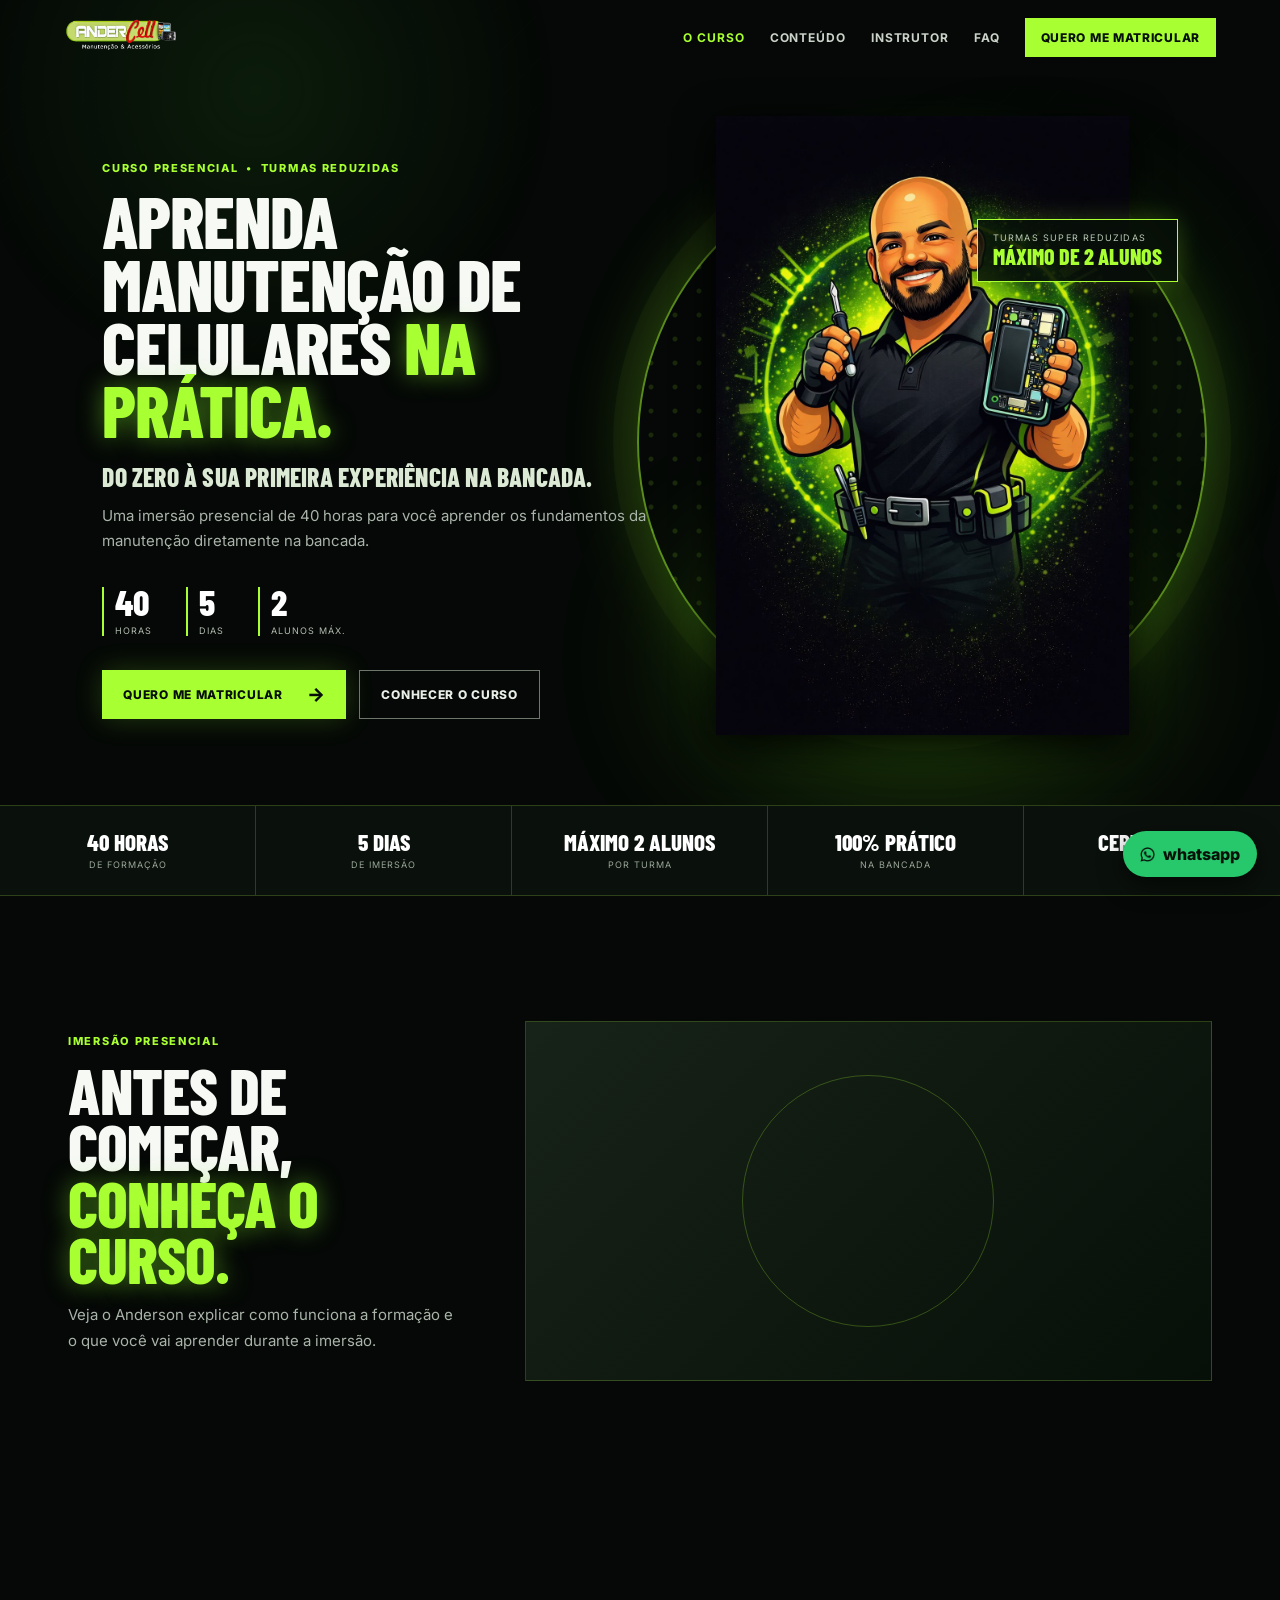
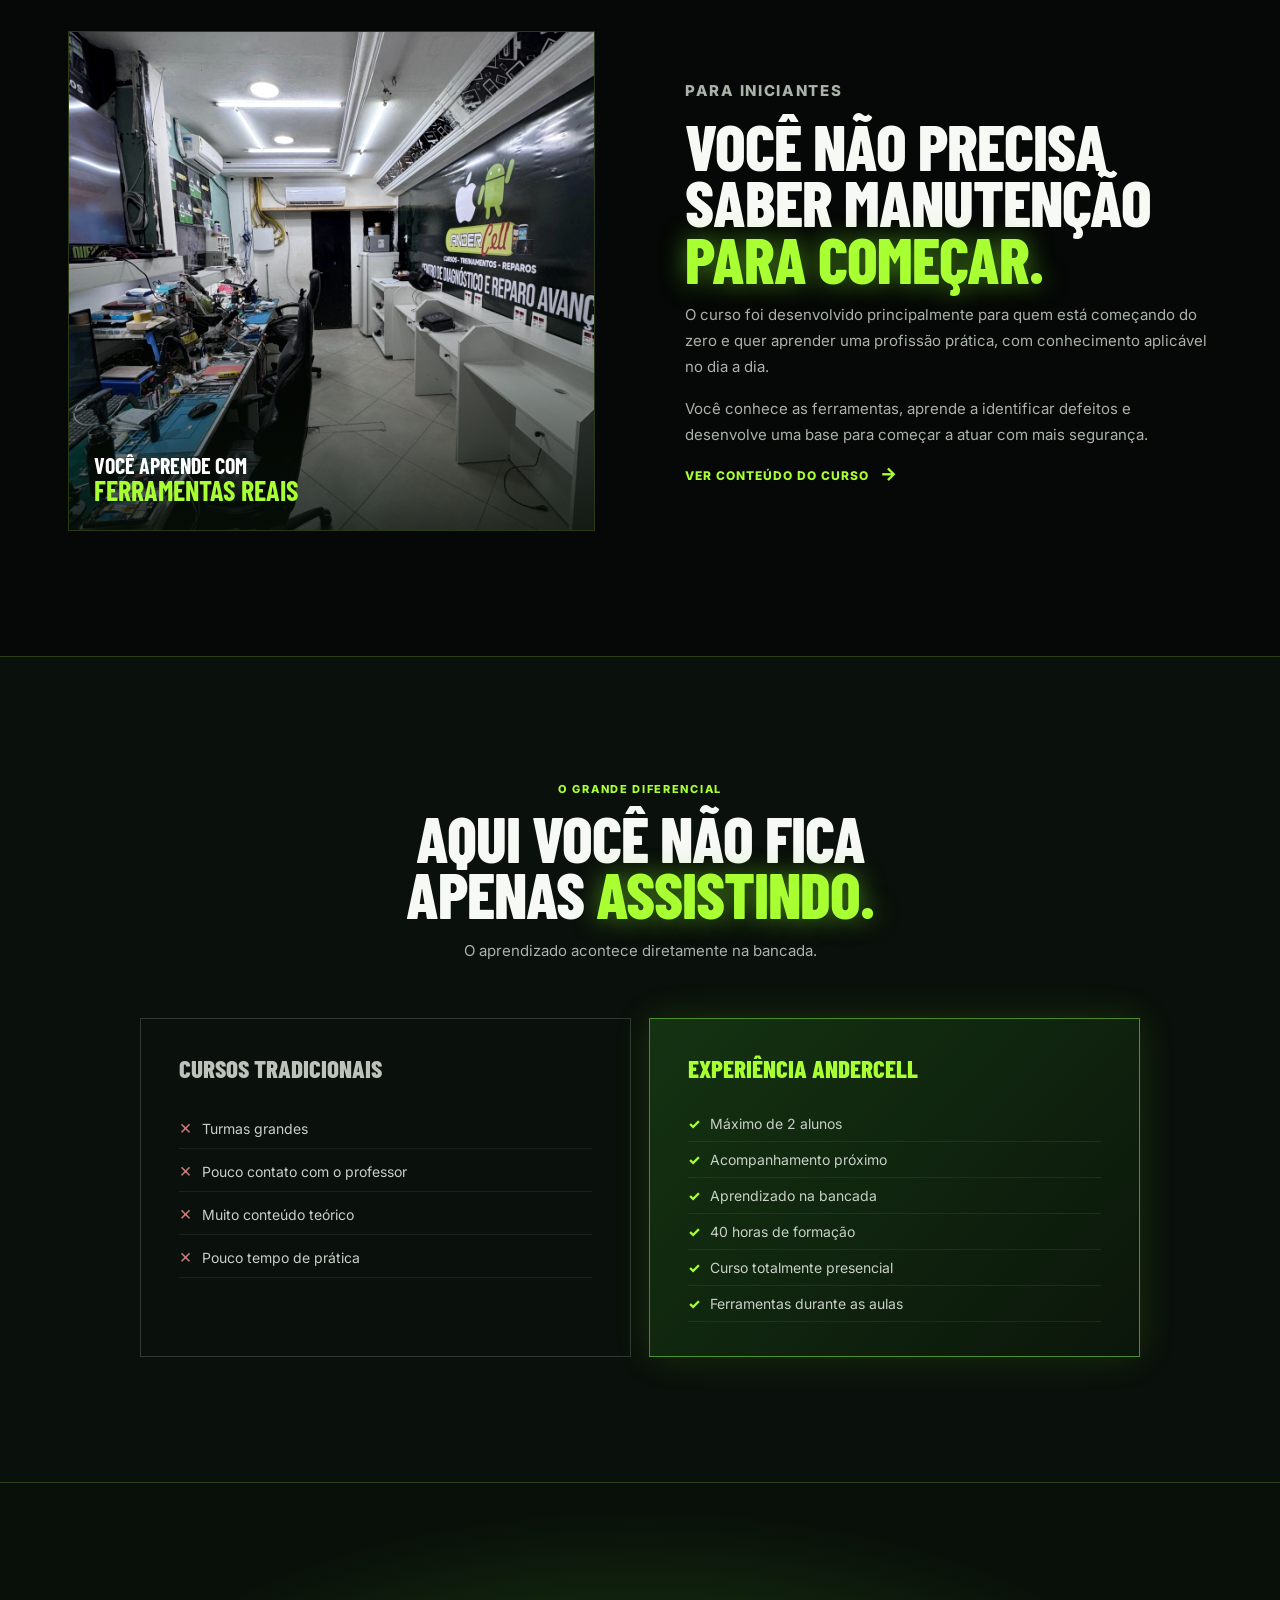
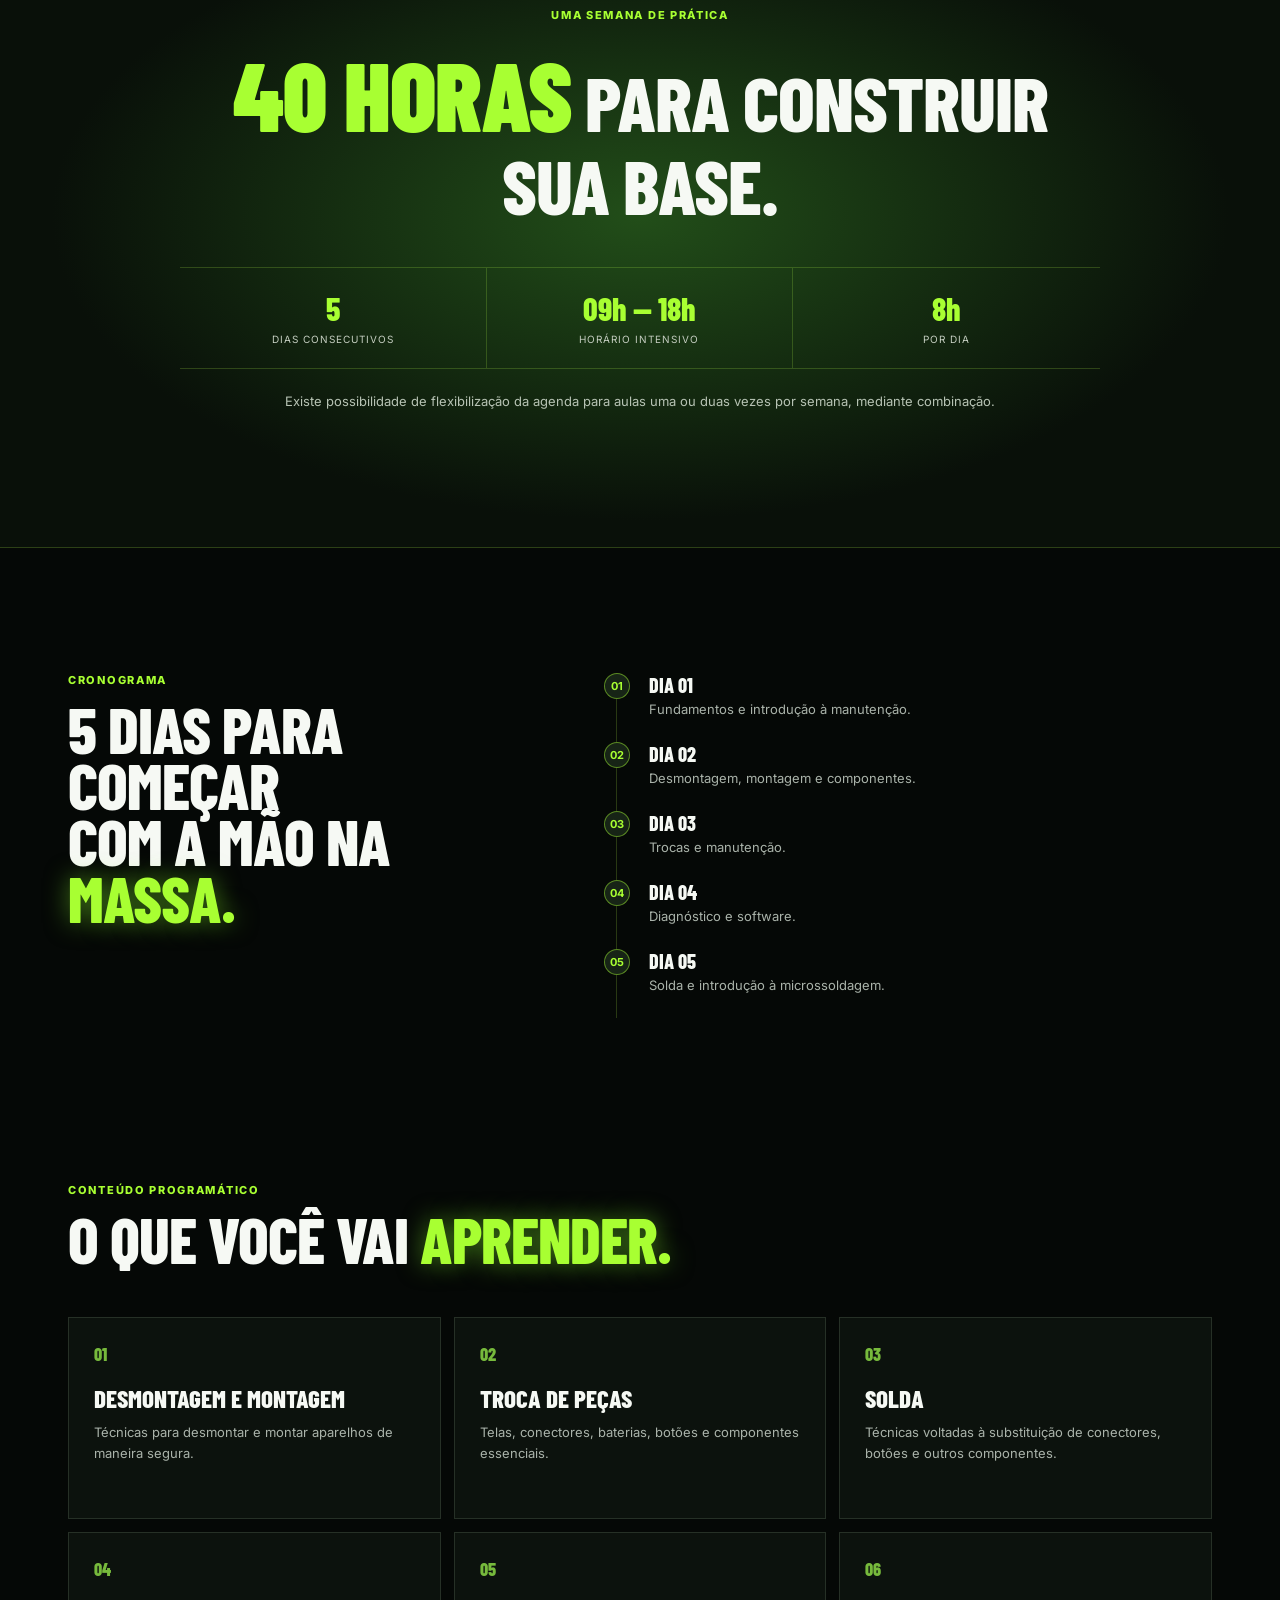
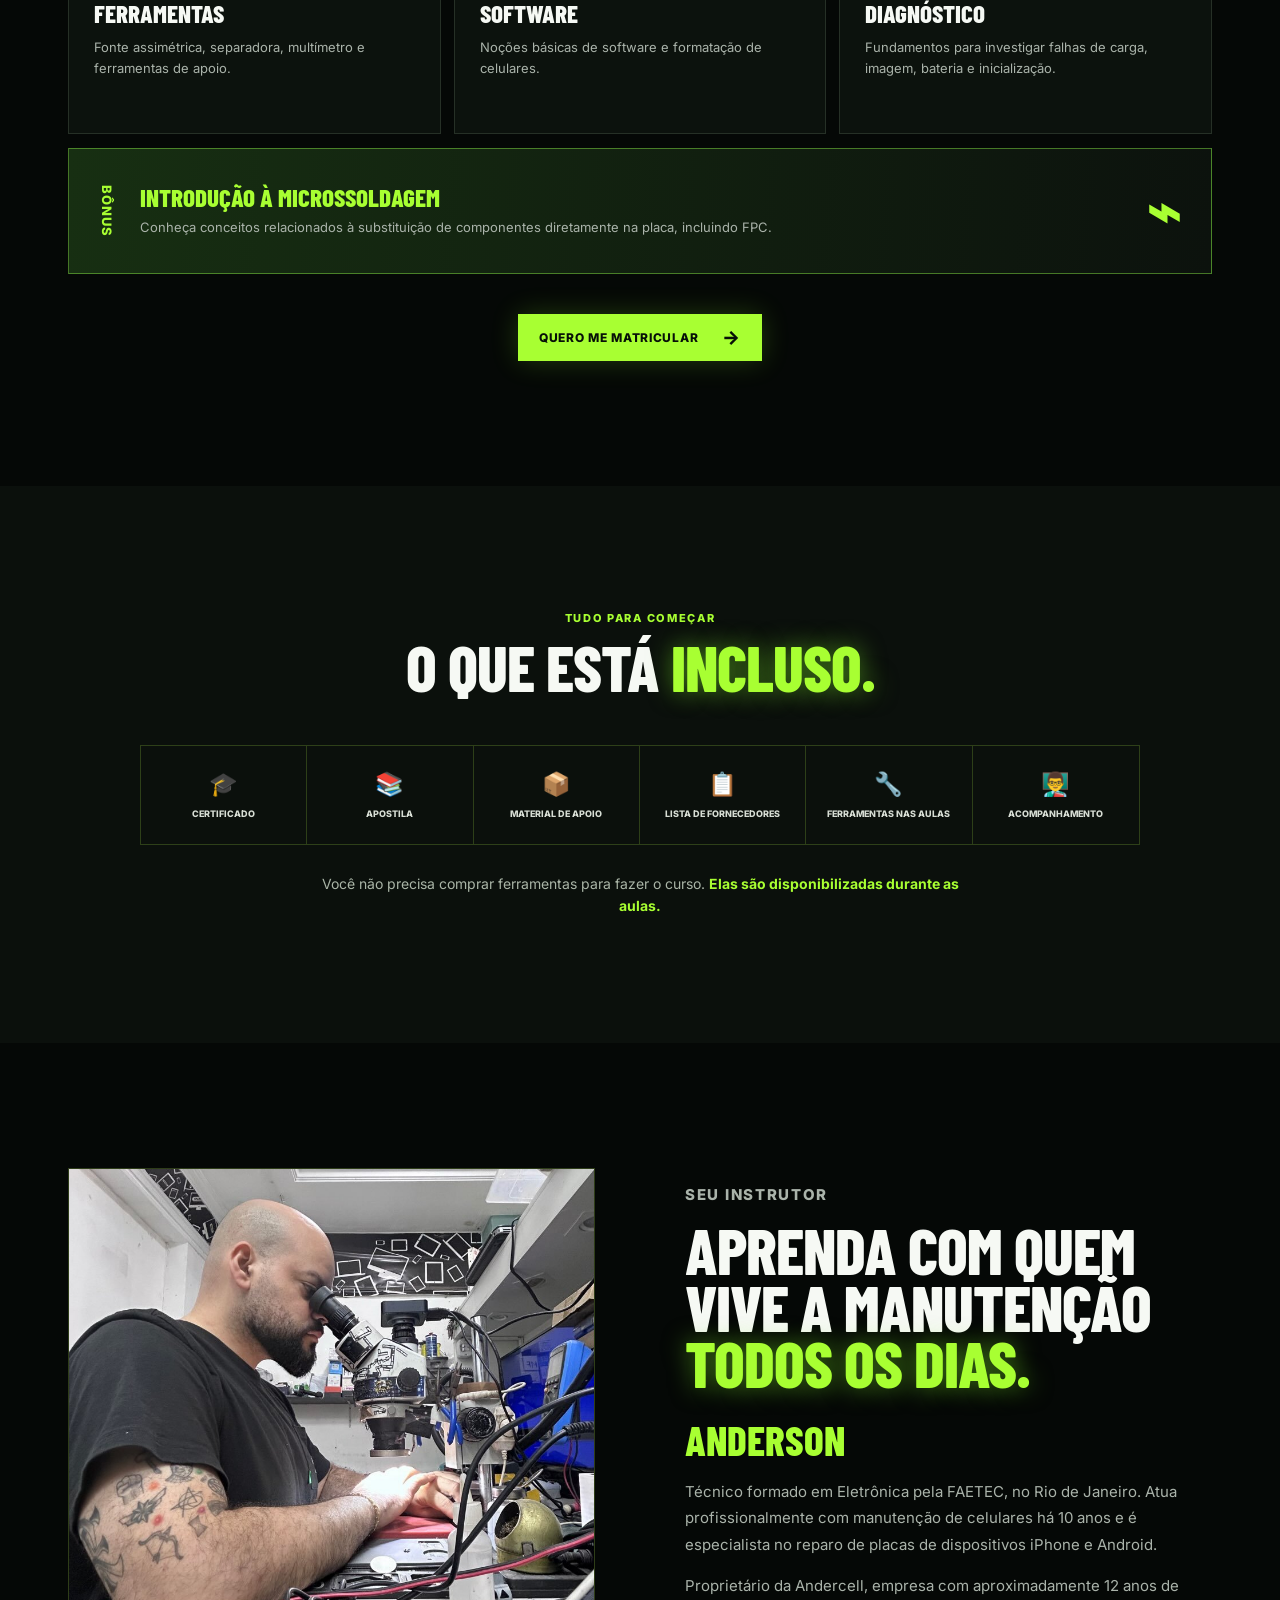
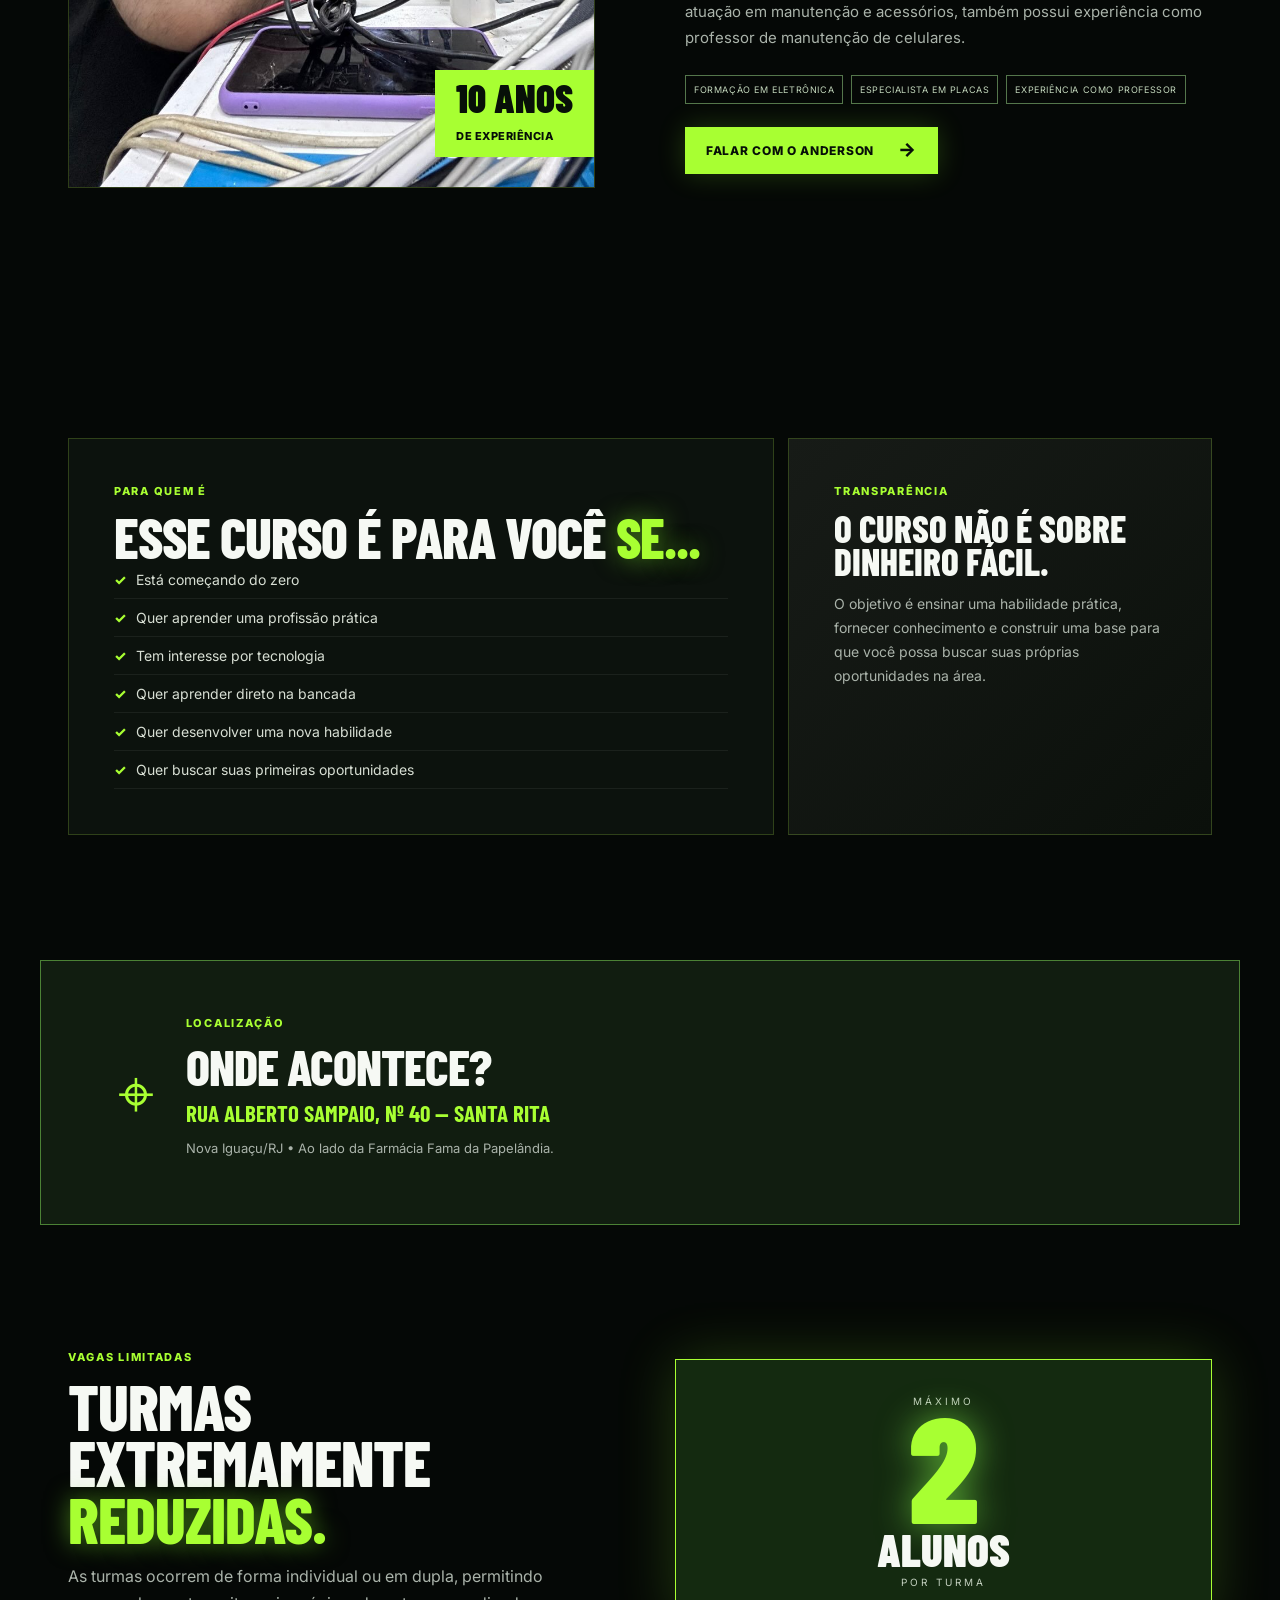
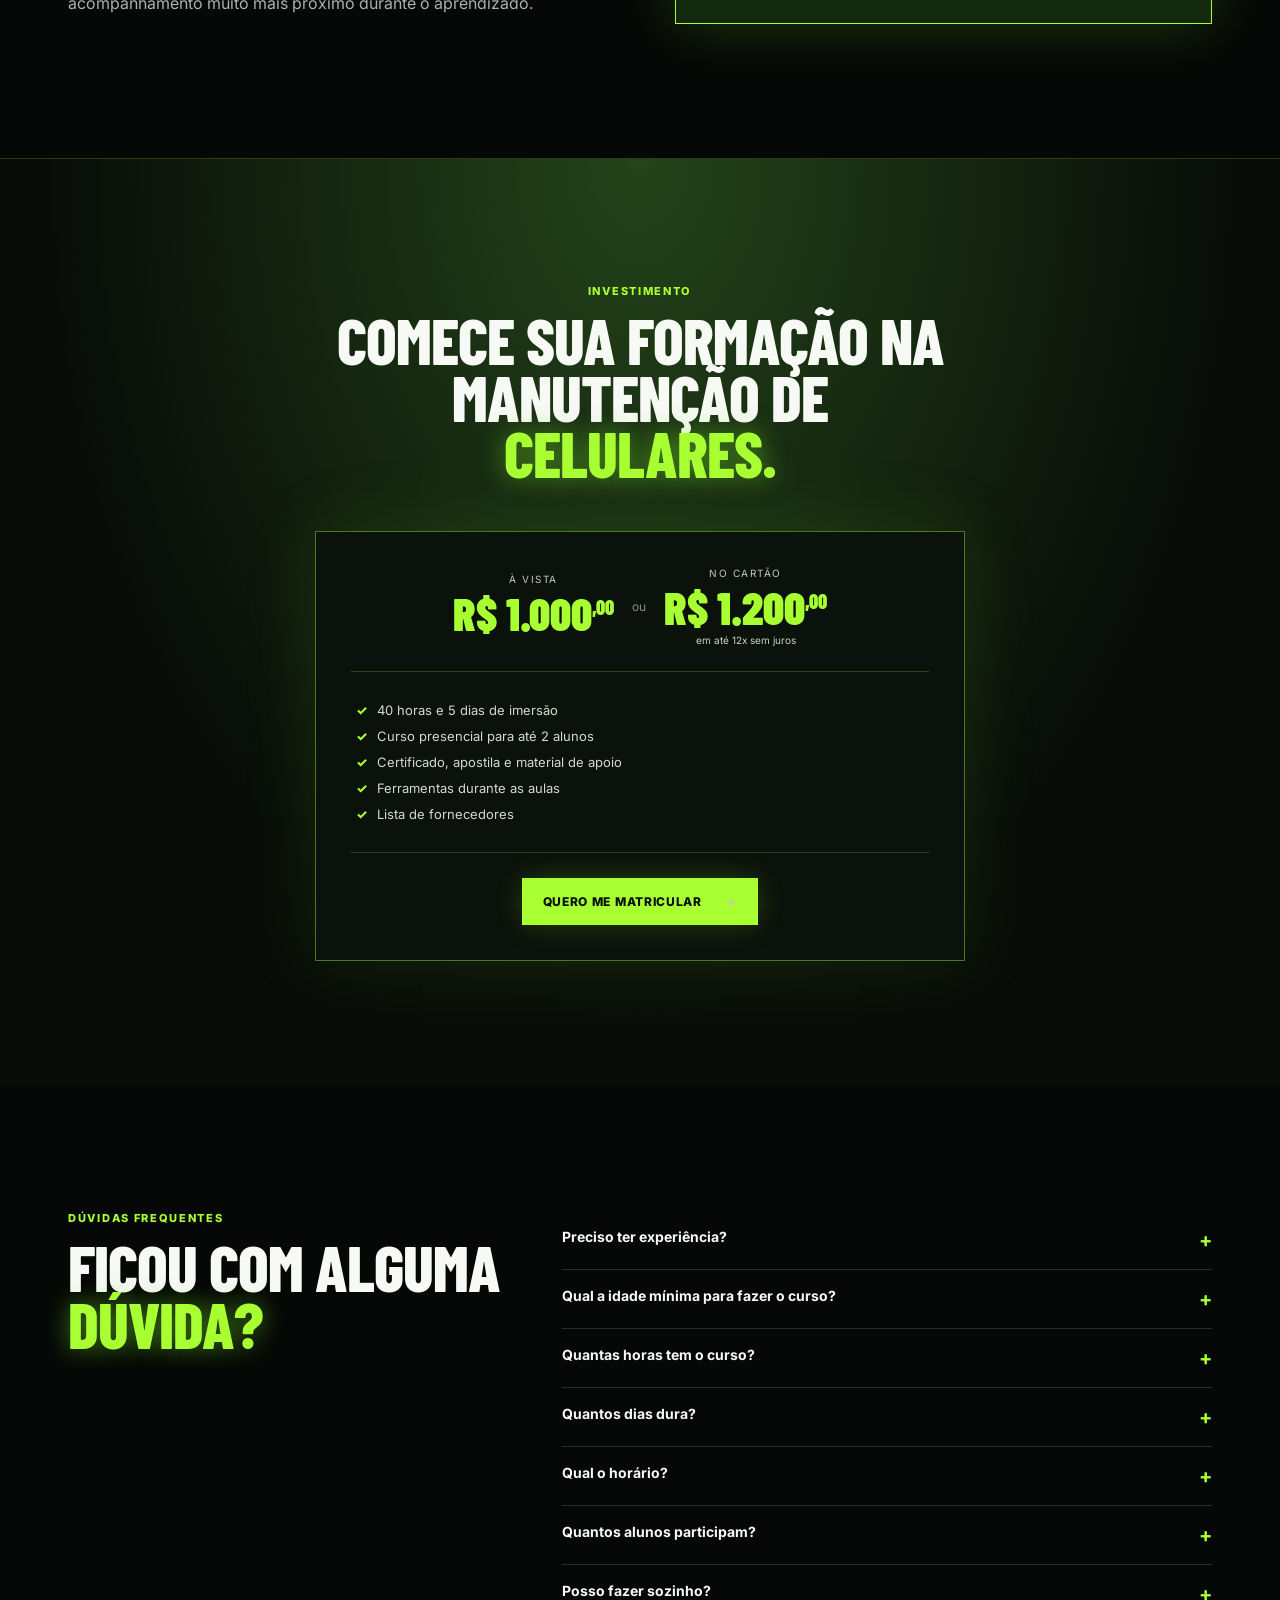
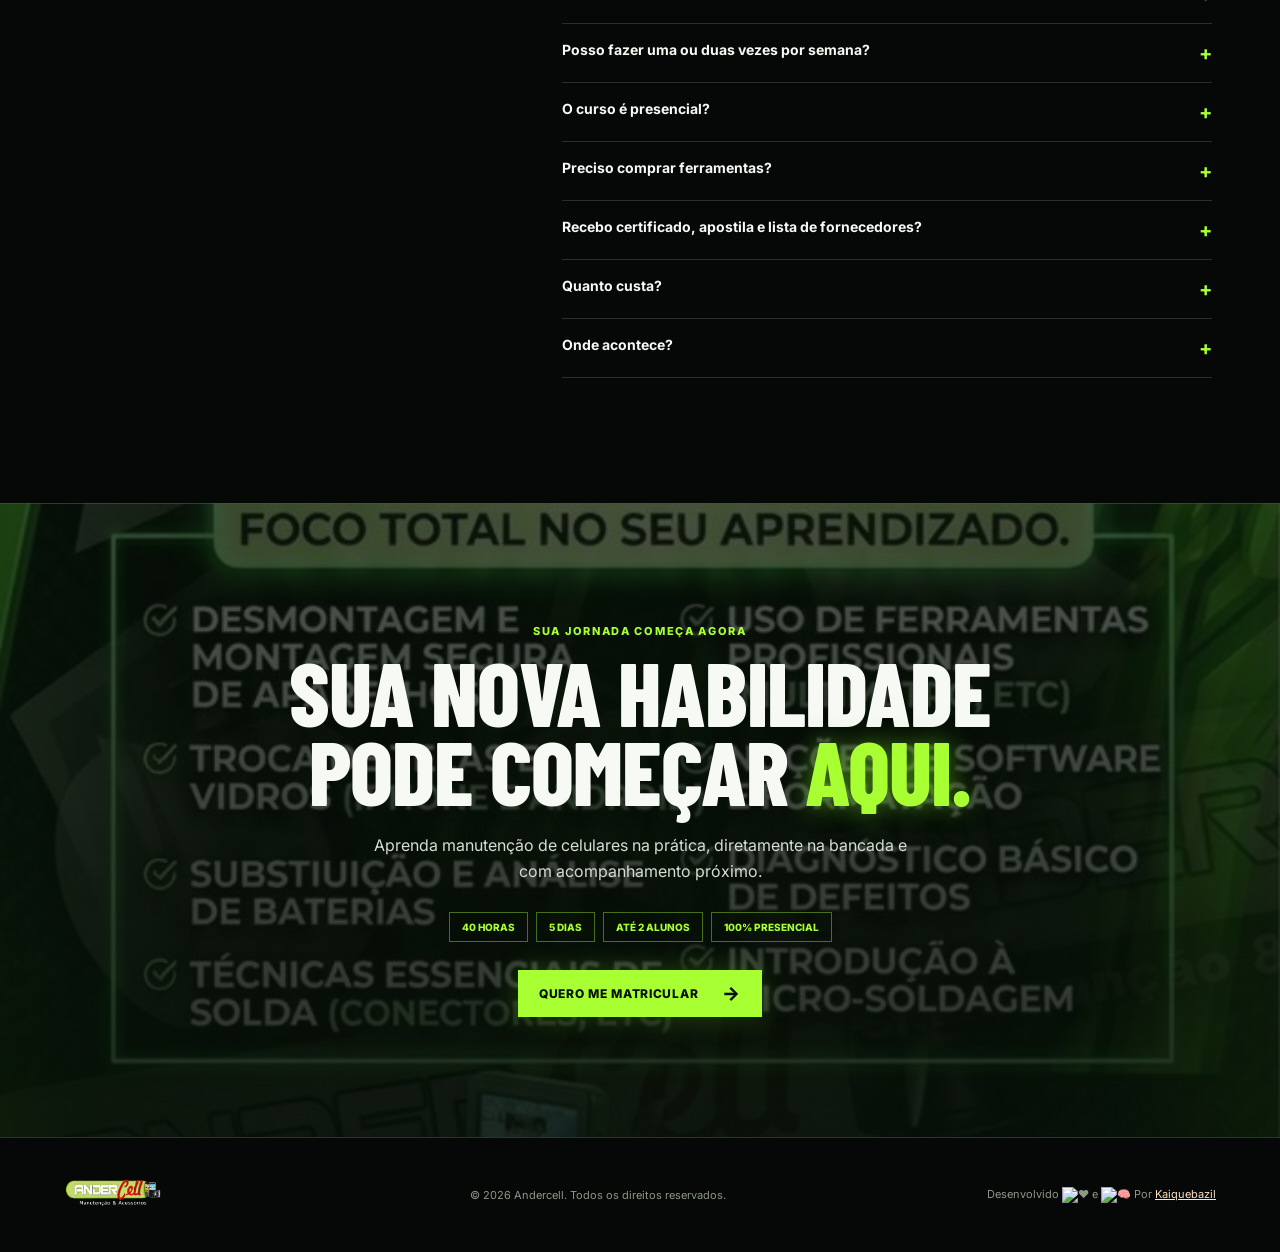
==== commit 32b0f887: "Add files via upload" ====
--- a/index.html
+++ b/index.html
@@ -41,9 +41,11 @@
         <span></span><span></span><span></span>
       </button>
       <nav class="nav" id="primary-navigation" aria-label="Navegação principal">
-<a href="#conteudo">Conteúdo</a><a href="#instrutor">Instrutor</a
-        ><a href="#faq">FAQ</a
-        ><button class="nav-cta" type="button" data-whatsapp="enroll">
+        <a href="#curso">O curso</a>
+        <a href="#conteudo">Conteúdo</a>
+        <a href="#instrutor">Instrutor</a>
+        <a href="#faq">FAQ</a>
+        <button class="nav-cta" type="button" data-whatsapp="enroll">
           Quero me matricular
         </button>
       </nav>
@@ -448,25 +450,18 @@
       </section>
     </main>
     <footer>
-      <a class="brand" href="#top"
-        ><img
-          src="assets/images/andercell-logo.png"
-          alt="Andercell — Manutenção e Acessórios"
-      /></a>
-      <p>© <span id="year"></span> Andercell. Todos os direitos reservados.</p>
+      <a class="brand" href="#top"><img src="assets/images/andercell-logo.png" alt="Andercell — Manutenção e Acessórios"></a>
+      <p>© <span id="year">2026</span> Andercell. Todos os direitos reservados.</p>
       <p class="kaique">Desenvolvido
 															<img class="emoji" src="https://s.w.org/images/core/emoji/13.0.1/svg/2764.svg" alt="❤️">
 															e <img class="emoji" src="https://s.w.org/images/core/emoji/13.0.1/svg/1f9e0.svg" alt="🧠">
 															Por <a style="color: bisque;" href="https://kaiquebazil.github.io/portifolio/" _blank"="">Kaiquebazil</a>
 														</p>
     </footer>
-    <button
-      class="whatsapp-float"
-      data-whatsapp="details"
-      aria-label="Falar pelo WhatsApp"
-    >
+<button class="whatsapp-float kaique" data-whatsapp="details" aria-label="Falar pelo WhatsApp">
       <img src="assets/images/whatsapp.png" alt="">whatsapp
     </button>
-    <script src="js/script.js"></script>
+    
+    <script src="js/script.js?v=2"></script>
   </body>
 </html>
--- a/css/style.css
+++ b/css/style.css
@@ -42,10 +42,6 @@
     auto,
     46px 46px;
 }
-.kaique img {
-    width: 15px;
-}
-
 .site-header {
   height: 76px;
   position: fixed;
@@ -1033,11 +1029,10 @@
 .whatsapp-float:first-letter {
   font-size: 22px;
 }
-.whatsapp-float img {
+.whatsapp-float span {
   font-size: 11px;
   text-transform: uppercase;
   letter-spacing: 0.4px;
-  width: 20px;
 }
 .reveal {
   opacity: 0;
@@ -1049,6 +1044,9 @@
 .reveal.visible {
   opacity: 1;
   transform: none;
+}
+.kaique img {
+    width: 15px;
 }
 @media (max-width: 800px) {
   .site-header {
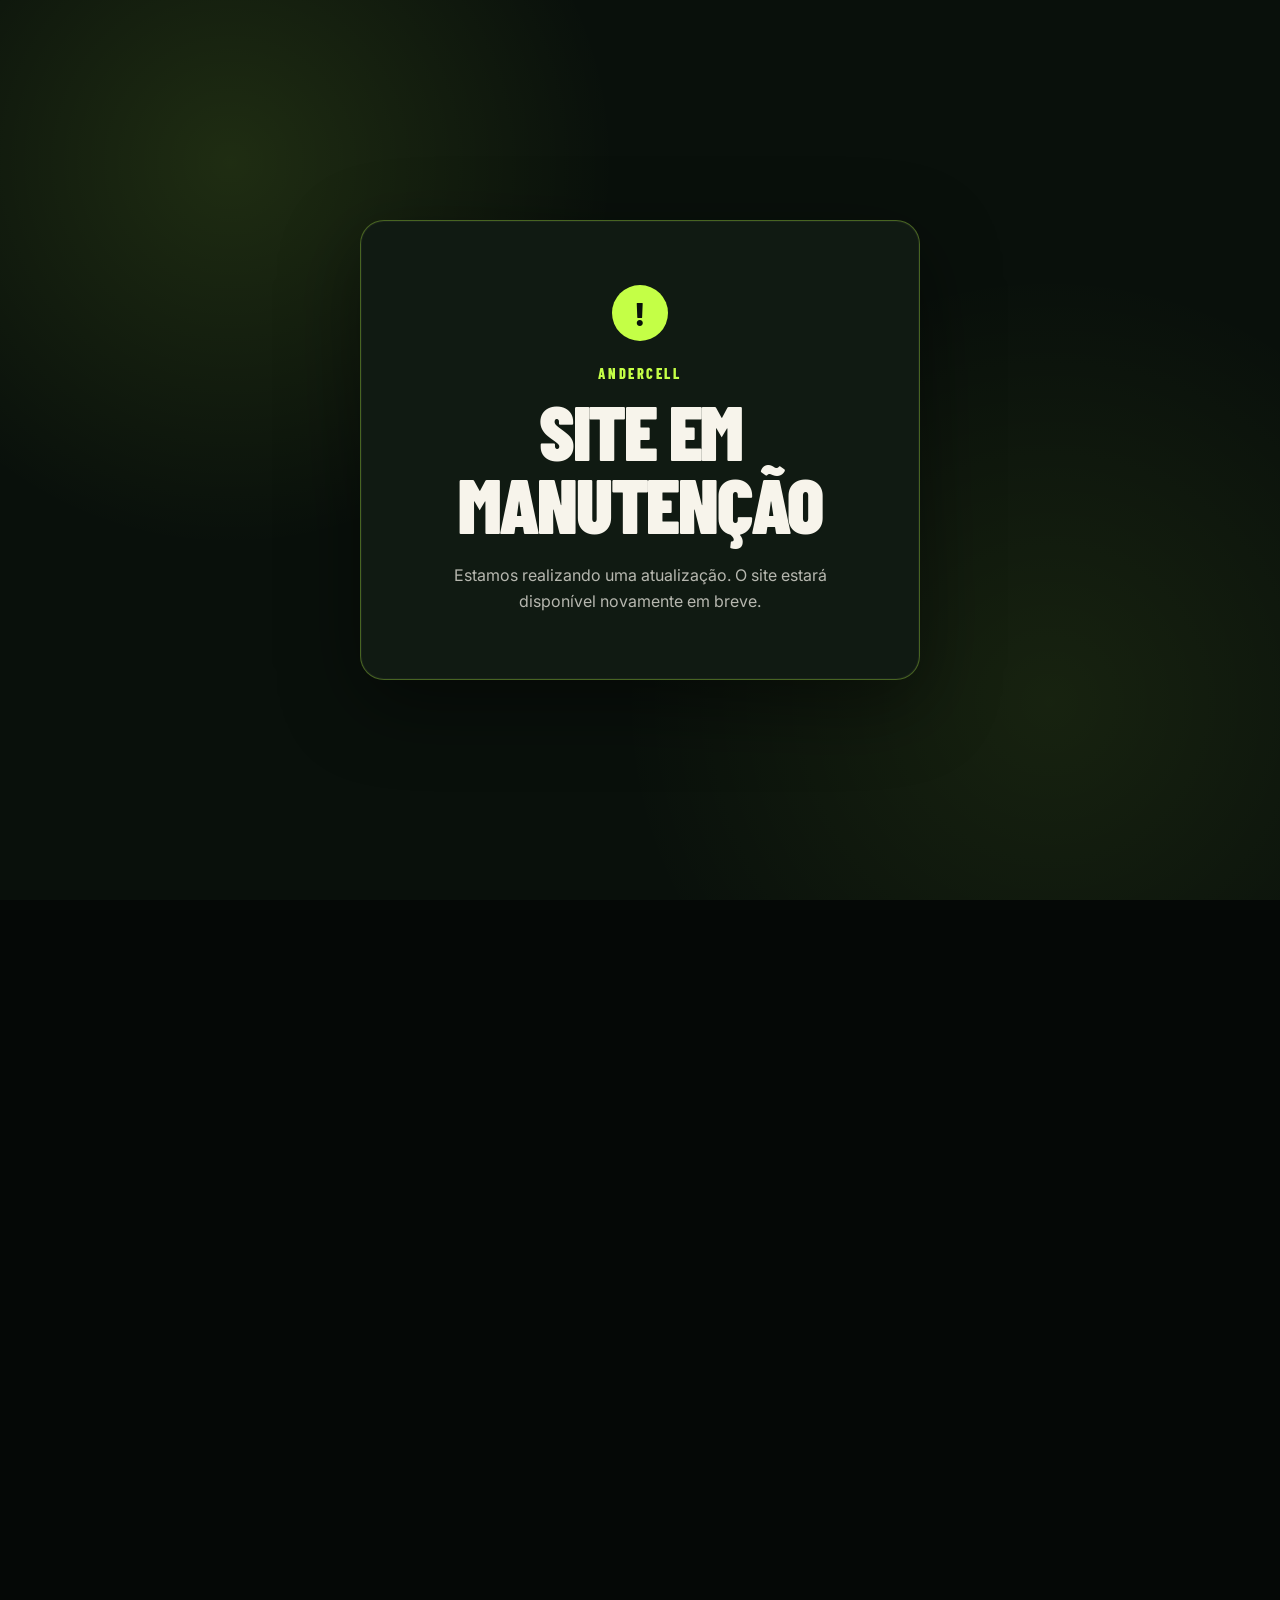
==== commit be6e8ff9: "Bloqueia site com modal de manutencao" ====
--- a/index.html
+++ b/index.html
@@ -462,6 +462,17 @@
       <img src="assets/images/whatsapp.png" alt="">whatsapp
     </button>
     
+    <div class="maintenance-overlay" role="dialog" aria-modal="true" aria-labelledby="maintenance-title">
+      <div class="maintenance-card">
+        <div class="maintenance-mark" aria-hidden="true">!</div>
+        <p class="maintenance-kicker">Andercell</p>
+        <h1 id="maintenance-title">Site em manutenção</h1>
+        <p class="maintenance-message">
+          Estamos realizando uma atualização. O site estará disponível novamente em breve.
+        </p>
+      </div>
+    </div>
+
     <script src="js/script.js?v=2"></script>
   </body>
 </html>
--- a/css/style.css
+++ b/css/style.css
@@ -1273,3 +1273,98 @@
     transform: none;
   }
 }
+
+.maintenance-overlay {
+  position: fixed;
+  inset: 0;
+  z-index: 2147483647;
+  display: grid;
+  place-items: center;
+  width: 100vw;
+  height: 100vh;
+  min-height: 100dvh;
+  padding: 24px;
+  overflow: hidden;
+  isolation: isolate;
+  background: #09100b;
+  color: #f7f4eb;
+}
+
+.maintenance-overlay::before {
+  content: "";
+  position: absolute;
+  inset: 0;
+  z-index: -1;
+  background:
+    radial-gradient(circle at 18% 18%, rgba(190, 255, 70, 0.12), transparent 30%),
+    radial-gradient(circle at 82% 78%, rgba(190, 255, 70, 0.08), transparent 34%),
+    #09100b;
+}
+
+.maintenance-card {
+  width: min(100%, 560px);
+  padding: clamp(32px, 7vw, 64px) clamp(24px, 7vw, 72px);
+  border: 1px solid rgba(190, 255, 70, 0.32);
+  border-radius: 24px;
+  background: #101a12;
+  box-shadow: 0 24px 80px rgba(0, 0, 0, 0.45), 0 0 0 1px rgba(255, 255, 255, 0.04) inset;
+  text-align: center;
+}
+
+.maintenance-mark {
+  display: grid;
+  place-items: center;
+  width: 56px;
+  height: 56px;
+  margin: 0 auto 24px;
+  border-radius: 50%;
+  background: #c4ff46;
+  color: #09100b;
+  font-family: "Barlow Condensed", sans-serif;
+  font-size: 2rem;
+  font-weight: 900;
+}
+
+.maintenance-kicker {
+  margin: 0 0 12px;
+  color: #c4ff46;
+  font-family: "Barlow Condensed", sans-serif;
+  font-size: 0.9rem;
+  font-weight: 800;
+  letter-spacing: 0.18em;
+  text-transform: uppercase;
+}
+
+.maintenance-card h1 {
+  margin: 0;
+  color: #f7f4eb;
+  font-family: "Barlow Condensed", sans-serif;
+  font-size: clamp(2.6rem, 8vw, 4.8rem);
+  font-weight: 900;
+  letter-spacing: -0.03em;
+  line-height: 0.95;
+  text-transform: uppercase;
+}
+
+.maintenance-message {
+  max-width: 34rem;
+  margin: 22px auto 0;
+  color: rgba(247, 244, 235, 0.72);
+  font-size: 1rem;
+  line-height: 1.65;
+}
+
+html:has(.maintenance-overlay),
+body:has(.maintenance-overlay) {
+  overflow: hidden;
+}
+
+body:has(.maintenance-overlay) > *:not(.maintenance-overlay) {
+  visibility: hidden;
+}
+
+@media (max-width: 480px) {
+  .maintenance-card {
+    border-radius: 18px;
+  }
+}
